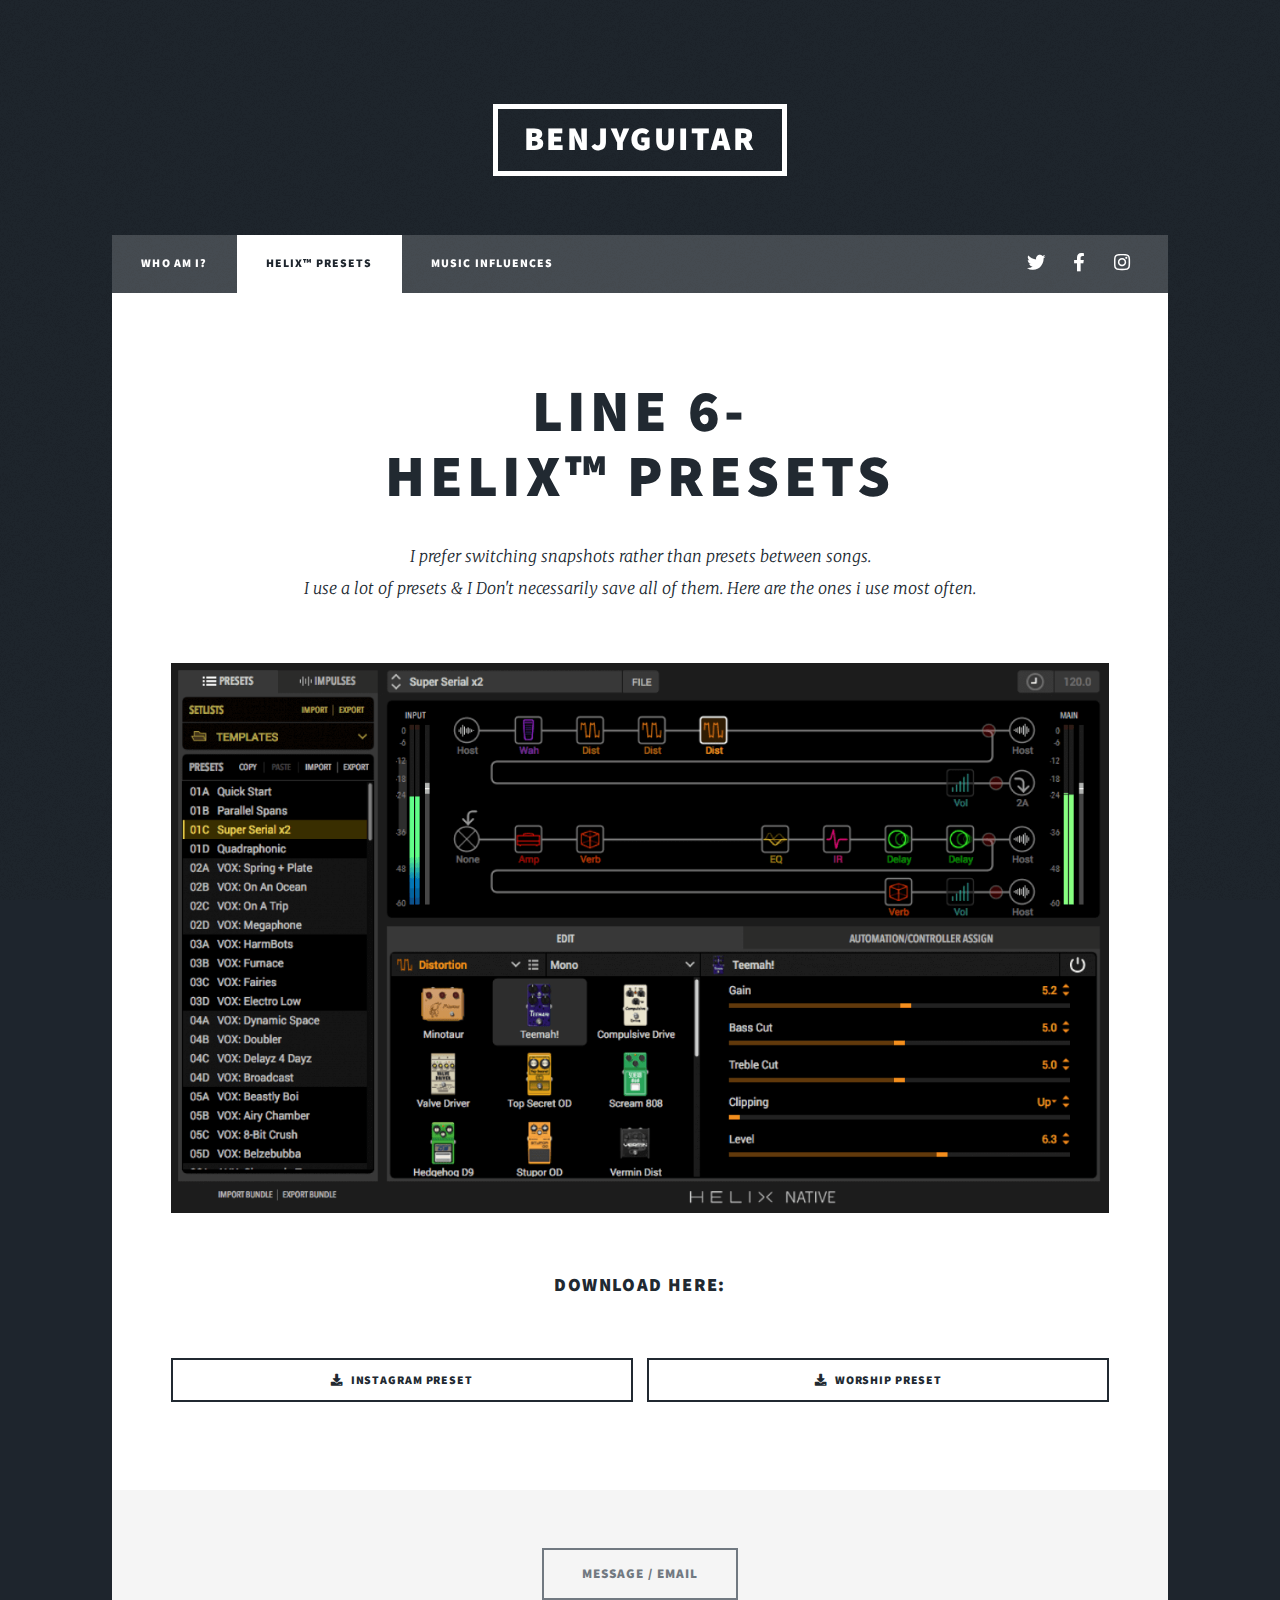
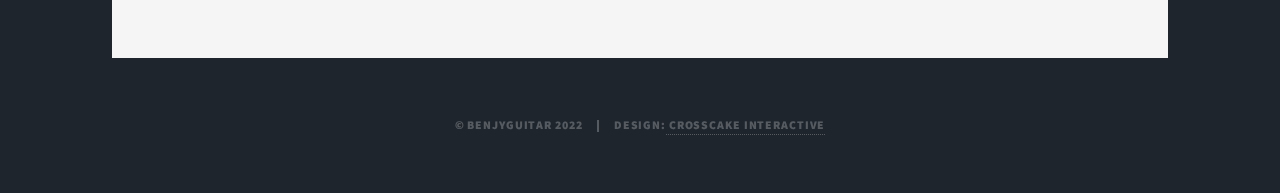
==== helix.html @ ca2a671a "Add files via upload" ====
<!DOCTYPE HTML>
<!--
	Massively by HTML5 UP
	html5up.net | @ajlkn
	Free for personal and commercial use under the CCA 3.0 license (html5up.net/license)
-->
<html>
	<head>
		<title>benjyguitar - Helix Presets</title>
		<meta charset="utf-8" />
		<meta name="viewport" content="width=device-width, initial-scale=1, user-scalable=no" />
		<link rel="stylesheet" href="assets/css/main.css" />
		<link rel="shortcut icon" href="images/favicon.ico" type="image/x-icon">
		<noscript><link rel="stylesheet" href="assets/css/noscript.css" /></noscript>
	</head>
	<body class="is-preload">

		<!-- Wrapper -->
			<div id="wrapper">

				<!-- Header -->
					<header id="header">
						<a href="index.html" class="logo">BENJYGUITAR</a>
					</header>

				<!-- Nav -->
					<nav id="nav">
						<ul class="links">
							<li><a href="index.html">WHO AM I?</a></li>
							<li class="active"><a href="helix.html">Helix&#8482; Presets</a></li>
							<li><a href="influences.html">Music Influences</a></li>
						</ul>
						<ul class="icons">
							<li><a href="https://twitter.com/Iam_JBJ" class="icon brands fa-twitter"><span class="label">Twitter</span></a></li>
							<li><a href="#" class="icon brands fa-facebook-f"><span class="label">Facebook</span></a></li>
							<li><a href="https://www.instagram.com/benjyguitar/reels/" class="icon brands fa-instagram"><span class="label">Instagram</span></a></li>
						</ul>
					</nav>

				<!-- Main -->
					<div id="main">

						<!-- Post -->
							<section class="post">
								<header class="major">
									<h1><a href="https://line6.com/helix/">LINE 6-<br />
									Helix&#8482; Presets</a></h1>
									<p>I prefer switching snapshots rather than presets between songs. <br/>
									I use a lot of presets & I Don't necessarily save all of them. Here are the ones i use most often.
									</p>
								
								<div class="image main"><img src="images/helixUI.png" alt="" /></div>
								<h3>DOWNLOAD HERE:</h3>	
								
								</header>								
								<ul class="actions fit">							
										<li><a href="presets/BenjyInstaPreset.zip" download="BenjyInstaPreset"  class="button icon solid fa-download">Instagram Preset</a></li>
										<li><a href="presets/BenjyWorshipPreset.zip" download="BenjyWorshipPreset" class="button icon solid fa-download">Worship Preset</a></li>
									
									</ul>
							</section>

					</div>

				<!-- Footer -->
					<footer id="footer">
					<section>
						<ul class="actions special">
							<li><a href="mailto:jonathan.benjamin.john@gmail.com" class="button large">message / email </a></li>
						</ul>						
						</section>	
					</footer>

				<!-- Copyright -->
				<div id="copyright">
						<ul><li>&copy; benjyguitar 2022</li><li>Design:<a href="https://crosscakeinteractive.com/"> CrossCake Interactive </a></li></ul>
					</div>

			</div>

		<!-- Scripts -->
			<script src="assets/js/jquery.min.js"></script>
			<script src="assets/js/jquery.scrollex.min.js"></script>
			<script src="assets/js/jquery.scrolly.min.js"></script>
			<script src="assets/js/browser.min.js"></script>
			<script src="assets/js/breakpoints.min.js"></script>
			<script src="assets/js/util.js"></script>
			<script src="assets/js/main.js"></script>

	</body>
</html>
---- assets/css/main.css ----
@import url(fontawesome-all.min.css);
@import url("https://fonts.googleapis.com/css?family=Merriweather:300,700,300italic,700italic|Source+Sans+Pro:900");

/*
	Massively by HTML5 UP
	html5up.net | @ajlkn
	Free for personal and commercial use under the CCA 3.0 license (html5up.net/license)
*/

html, body, div, span, applet, object,
iframe, h1, h2, h3, h4, h5, h6, p, blockquote,
pre, a, abbr, acronym, address, big, cite,
code, del, dfn, em, img, ins, kbd, q, s, samp,
small, strike, strong, sub, sup, tt, var, b,
u, i, center, dl, dt, dd, ol, ul, li, fieldset,
form, label, legend, table, caption, tbody,
tfoot, thead, tr, th, td, article, aside,
canvas, details, embed, figure, figcaption,
footer, header, hgroup, menu, nav, output, ruby,
section, summary, time, mark, audio, video {
	margin: 0;
	padding: 0;
	border: 0;
	font-size: 100%;
	font: inherit;
	vertical-align: baseline;}

article, aside, details, figcaption, figure,
footer, header, hgroup, menu, nav, section {
	display: block;}

body {
	line-height: 1;
}

ol, ul {
	list-style: none;
}

blockquote, q {
	quotes: none;
}

	blockquote:before, blockquote:after, q:before, q:after {
		content: '';
		content: none;
	}

table {
	border-collapse: collapse;
	border-spacing: 0;
}

body {
	-webkit-text-size-adjust: none;
}

mark {
	background-color: transparent;
	color: inherit;
}

input::-moz-focus-inner {
	border: 0;
	padding: 0;
}

input, select, textarea {
	-moz-appearance: none;
	-webkit-appearance: none;
	-ms-appearance: none;
	appearance: none;
}

/* Basic */

	@-ms-viewport {
		width: device-width;
	}

	body {
		-ms-overflow-style: scrollbar;
	}

	@media screen and (max-width: 480px) {

		html, body {
			min-width: 320px;
		}

	}

	html {
		box-sizing: border-box;
	}

	*, *:before, *:after {
		box-sizing: inherit;
	}

	body {
		background-color: #1e252d;
	}

		body.is-preload *, body.is-preload *:before, body.is-preload *:after {
			-moz-animation: none !important;
			-webkit-animation: none !important;
			-ms-animation: none !important;
			animation: none !important;
			-moz-transition: none !important;
			-webkit-transition: none !important;
			-ms-transition: none !important;
			transition: none !important;
		}

/* Type */

	html {
		font-size: 16pt;
	}

		@media screen and (max-width: 1680px) {

			html {
				font-size: 12pt;
			}

		}

		@media screen and (max-width: 1280px) {

			html {
				font-size: 11pt;
			}

		}

		@media screen and (max-width: 360px) {

			html {
				font-size: 10pt;
			}

		}

	body {
		color: #212931;
	}

	body, input, select, textarea {
		font-family: "Merriweather", Georgia, serif;
		font-weight: 300;
		font-size: 1rem;
		line-height: 2.375;
	}

	a {
		-moz-transition: color 0.2s ease-in-out, background-color 0.2s ease-in-out, border-color 0.2s ease-in-out, box-shadow 0.2s ease-in-out;
		-webkit-transition: color 0.2s ease-in-out, background-color 0.2s ease-in-out, border-color 0.2s ease-in-out, box-shadow 0.2s ease-in-out;
		-ms-transition: color 0.2s ease-in-out, background-color 0.2s ease-in-out, border-color 0.2s ease-in-out, box-shadow 0.2s ease-in-out;
		transition: color 0.2s ease-in-out, background-color 0.2s ease-in-out, border-color 0.2s ease-in-out, box-shadow 0.2s ease-in-out;
		border-bottom: dotted 1px;
		text-decoration: none;
	}

		a:hover {
			border-bottom-color: transparent;
		}

	strong, b {
		font-weight: 600;
	}

	em, i {
		font-style: normal;
	}

	p {
		text-align: center;
		margin: 0 0 2rem 0;
	}

	h1, h2, h3, h4, h5, h6 {
		font-family: "Source Sans Pro", Helvetica, sans-serif;
		font-weight: 900;
		line-height: 1.5;
		letter-spacing: 0.075em;
		text-transform: uppercase;
		margin: 0 0 1rem 0;
	}

		h1 a, h2 a, h3 a, h4 a, h5 a, h6 a {
			border-bottom: 0;
			color: inherit;
			text-decoration: none;
		}

	h1 {
		font-size: 4rem;
		line-height: 1.1;
		margin: 0 0 2rem 0;
	}

	h2 {
		font-size: 1.75rem;
		line-height: 1.3;
		margin: 0 0 1.5rem 0;
	}

	h3 {
		font-size: 1.25rem;
		margin: 0 0 1.5rem 0;
	}

	h4 {
		font-size: 1rem;
	}

	h5 {
		font-size: 0.9rem;
	}

	h6 {
		font-size: 0.8rem;
	}

	sub {
		font-size: 0.8rem;
		position: relative;
		top: 0.5rem;
	}

	sup {
		font-size: 0.8rem;
		position: relative;
		top: -0.5rem;
	}

	blockquote {
		border-left: solid 4px;
		font-style: normal;
		margin: 0 0 2rem 0;
		padding: 0.5rem 0 0.5rem 2rem;
	}

	code {
		border: solid 2px;
		font-family: "Courier New", monospace;
		font-size: 0.9rem;
		margin: 0 0.25rem;
		padding: 0.25rem 0.65rem;
	}

	pre {
		-webkit-overflow-scrolling: touch;
		font-family: "Courier New", monospace;
		font-size: 0.9rem;
		margin: 0 0 2rem 0;
	}

		pre code {
			display: block;
			line-height: 1.75;
			padding: 1rem 1.5rem;
			overflow-x: auto;
		}

	hr {
		border: 0;
		border-bottom: solid 2px;
		margin: 3rem 0;
	}

		hr.major {
			margin: 5rem 0;
		}

	.align-left {
		text-align: center;
	}

	.align-center {
		text-align: center;
	}

	.align-right {
		text-align: right;
	}

	input, select, textarea {
		color: #212931;
	}

	a {
		color: #212931;
		border-bottom-color: rgba(33, 41, 49, 0.5);
	}

		a:hover {
			border-bottom-color: transparent;
			color: #18bfef !important;
		}

	strong, b {
		color: #212931;
	}

	h1, h2, h3, h4, h5, h6 {
		color: #212931;
	}

	blockquote {
		border-left-color: #eeeeee;
	}

	code {
		background: rgba(220, 220, 220, 0.25);
		border-color: #eeeeee;
	}

	hr {
		border-bottom-color: #eeeeee;
	}

/* Row */

	.row {
		display: flex;
		flex-wrap: wrap;
		box-sizing: border-box;
		align-items: stretch;
	}

		.row > * {
			box-sizing: border-box;
		}

		.row.gtr-uniform > * > :last-child {
			margin-bottom: 0;
		}

		.row.aln-left {
			justify-content: flex-start;
		}

		.row.aln-center {
			justify-content: center;
		}

		.row.aln-right {
			justify-content: flex-end;
		}

		.row.aln-top {
			align-items: flex-start;
		}

		.row.aln-middle {
			align-items: center;
		}

		.row.aln-bottom {
			align-items: flex-end;
		}

		.row > .imp {
			order: -1;
		}

		.row > .col-1 {
			width: 8.33333%;
		}

		.row > .off-1 {
			margin-left: 8.33333%;
		}

		.row > .col-2 {
			width: 16.66667%;
		}

		.row > .off-2 {
			margin-left: 16.66667%;
		}

		.row > .col-3 {
			width: 25%;
		}

		.row > .off-3 {
			margin-left: 25%;
		}

		.row > .col-4 {
			width: 33.33333%;
		}

		.row > .off-4 {
			margin-left: 33.33333%;
		}

		.row > .col-5 {
			width: 41.66667%;
		}

		.row > .off-5 {
			margin-left: 41.66667%;
		}

		.row > .col-6 {
			width: 50%;
		}

		.row > .off-6 {
			margin-left: 50%;
		}

		.row > .col-7 {
			width: 58.33333%;
		}

		.row > .off-7 {
			margin-left: 58.33333%;
		}

		.row > .col-8 {
			width: 66.66667%;
		}

		.row > .off-8 {
			margin-left: 66.66667%;
		}

		.row > .col-9 {
			width: 75%;
		}

		.row > .off-9 {
			margin-left: 75%;
		}

		.row > .col-10 {
			width: 83.33333%;
		}

		.row > .off-10 {
			margin-left: 83.33333%;
		}

		.row > .col-11 {
			width: 91.66667%;
		}

		.row > .off-11 {
			margin-left: 91.66667%;
		}

		.row > .col-12 {
			width: 100%;
		}

		.row > .off-12 {
			margin-left: 100%;
		}

		.row.gtr-0 {
			margin-top: 0;
			margin-left: 0rem;
		}

			.row.gtr-0 > * {
				padding: 0 0 0 0rem;
			}

			.row.gtr-0.gtr-uniform {
				margin-top: 0rem;
			}

				.row.gtr-0.gtr-uniform > * {
					padding-top: 0rem;
				}

		.row.gtr-25 {
			margin-top: 0;
			margin-left: -0.375rem;
		}

			.row.gtr-25 > * {
				padding: 0 0 0 0.375rem;
			}

			.row.gtr-25.gtr-uniform {
				margin-top: -0.375rem;
			}

				.row.gtr-25.gtr-uniform > * {
					padding-top: 0.375rem;
				}

		.row.gtr-50 {
			margin-top: 0;
			margin-left: -0.75rem;
		}

			.row.gtr-50 > * {
				padding: 0 0 0 0.75rem;
			}

			.row.gtr-50.gtr-uniform {
				margin-top: -0.75rem;
			}

				.row.gtr-50.gtr-uniform > * {
					padding-top: 0.75rem;
				}

		.row {
			margin-top: 0;
			margin-left: -1.5rem;
		}

			.row > * {
				padding: 0 0 0 1.5rem;
			}

			.row.gtr-uniform {
				margin-top: -1.5rem;
			}

				.row.gtr-uniform > * {
					padding-top: 1.5rem;
				}

		.row.gtr-150 {
			margin-top: 0;
			margin-left: -2.25rem;
		}

			.row.gtr-150 > * {
				padding: 0 0 0 2.25rem;
			}

			.row.gtr-150.gtr-uniform {
				margin-top: -2.25rem;
			}

				.row.gtr-150.gtr-uniform > * {
					padding-top: 2.25rem;
				}

		.row.gtr-200 {
			margin-top: 0;
			margin-left: -3rem;
		}

			.row.gtr-200 > * {
				padding: 0 0 0 3rem;
			}

			.row.gtr-200.gtr-uniform {
				margin-top: -3rem;
			}

				.row.gtr-200.gtr-uniform > * {
					padding-top: 3rem;
				}

		@media screen and (max-width: 1680px) {

			.row {
				display: flex;
				flex-wrap: wrap;
				box-sizing: border-box;
				align-items: stretch;
			}

				.row > * {
					box-sizing: border-box;
				}

				.row.gtr-uniform > * > :last-child {
					margin-bottom: 0;
				}

				.row.aln-left {
					justify-content: flex-start;
				}

				.row.aln-center {
					justify-content: center;
				}

				.row.aln-right {
					justify-content: flex-end;
				}

				.row.aln-top {
					align-items: flex-start;
				}

				.row.aln-middle {
					align-items: center;
				}

				.row.aln-bottom {
					align-items: flex-end;
				}

				.row > .imp-xlarge {
					order: -1;
				}

				.row > .col-1-xlarge {
					width: 8.33333%;
				}

				.row > .off-1-xlarge {
					margin-left: 8.33333%;
				}

				.row > .col-2-xlarge {
					width: 16.66667%;
				}

				.row > .off-2-xlarge {
					margin-left: 16.66667%;
				}

				.row > .col-3-xlarge {
					width: 25%;
				}

				.row > .off-3-xlarge {
					margin-left: 25%;
				}

				.row > .col-4-xlarge {
					width: 33.33333%;
				}

				.row > .off-4-xlarge {
					margin-left: 33.33333%;
				}

				.row > .col-5-xlarge {
					width: 41.66667%;
				}

				.row > .off-5-xlarge {
					margin-left: 41.66667%;
				}

				.row > .col-6-xlarge {
					width: 50%;
				}

				.row > .off-6-xlarge {
					margin-left: 50%;
				}

				.row > .col-7-xlarge {
					width: 58.33333%;
				}

				.row > .off-7-xlarge {
					margin-left: 58.33333%;
				}

				.row > .col-8-xlarge {
					width: 66.66667%;
				}

				.row > .off-8-xlarge {
					margin-left: 66.66667%;
				}

				.row > .col-9-xlarge {
					width: 75%;
				}

				.row > .off-9-xlarge {
					margin-left: 75%;
				}

				.row > .col-10-xlarge {
					width: 83.33333%;
				}

				.row > .off-10-xlarge {
					margin-left: 83.33333%;
				}

				.row > .col-11-xlarge {
					width: 91.66667%;
				}

				.row > .off-11-xlarge {
					margin-left: 91.66667%;
				}

				.row > .col-12-xlarge {
					width: 100%;
				}

				.row > .off-12-xlarge {
					margin-left: 100%;
				}

				.row.gtr-0 {
					margin-top: 0;
					margin-left: 0rem;
				}

					.row.gtr-0 > * {
						padding: 0 0 0 0rem;
					}

					.row.gtr-0.gtr-uniform {
						margin-top: 0rem;
					}

						.row.gtr-0.gtr-uniform > * {
							padding-top: 0rem;
						}

				.row.gtr-25 {
					margin-top: 0;
					margin-left: -0.375rem;
				}

					.row.gtr-25 > * {
						padding: 0 0 0 0.375rem;
					}

					.row.gtr-25.gtr-uniform {
						margin-top: -0.375rem;
					}

						.row.gtr-25.gtr-uniform > * {
							padding-top: 0.375rem;
						}

				.row.gtr-50 {
					margin-top: 0;
					margin-left: -0.75rem;
				}

					.row.gtr-50 > * {
						padding: 0 0 0 0.75rem;
					}

					.row.gtr-50.gtr-uniform {
						margin-top: -0.75rem;
					}

						.row.gtr-50.gtr-uniform > * {
							padding-top: 0.75rem;
						}

				.row {
					margin-top: 0;
					margin-left: -1.5rem;
				}

					.row > * {
						padding: 0 0 0 1.5rem;
					}

					.row.gtr-uniform {
						margin-top: -1.5rem;
					}

						.row.gtr-uniform > * {
							padding-top: 1.5rem;
						}

				.row.gtr-150 {
					margin-top: 0;
					margin-left: -2.25rem;
				}

					.row.gtr-150 > * {
						padding: 0 0 0 2.25rem;
					}

					.row.gtr-150.gtr-uniform {
						margin-top: -2.25rem;
					}

						.row.gtr-150.gtr-uniform > * {
							padding-top: 2.25rem;
						}

				.row.gtr-200 {
					margin-top: 0;
					margin-left: -3rem;
				}

					.row.gtr-200 > * {
						padding: 0 0 0 3rem;
					}

					.row.gtr-200.gtr-uniform {
						margin-top: -3rem;
					}

						.row.gtr-200.gtr-uniform > * {
							padding-top: 3rem;
						}

		}

		@media screen and (max-width: 1280px) {

			.row {
				display: flex;
				flex-wrap: wrap;
				box-sizing: border-box;
				align-items: stretch;
			}

				.row > * {
					box-sizing: border-box;
				}

				.row.gtr-uniform > * > :last-child {
					margin-bottom: 0;
				}

				.row.aln-left {
					justify-content: flex-start;
				}

				.row.aln-center {
					justify-content: center;
				}

				.row.aln-right {
					justify-content: flex-end;
				}

				.row.aln-top {
					align-items: flex-start;
				}

				.row.aln-middle {
					align-items: center;
				}

				.row.aln-bottom {
					align-items: flex-end;
				}

				.row > .imp-large {
					order: -1;
				}

				.row > .col-1-large {
					width: 8.33333%;
				}

				.row > .off-1-large {
					margin-left: 8.33333%;
				}

				.row > .col-2-large {
					width: 16.66667%;
				}

				.row > .off-2-large {
					margin-left: 16.66667%;
				}

				.row > .col-3-large {
					width: 25%;
				}

				.row > .off-3-large {
					margin-left: 25%;
				}

				.row > .col-4-large {
					width: 33.33333%;
				}

				.row > .off-4-large {
					margin-left: 33.33333%;
				}

				.row > .col-5-large {
					width: 41.66667%;
				}

				.row > .off-5-large {
					margin-left: 41.66667%;
				}

				.row > .col-6-large {
					width: 50%;
				}

				.row > .off-6-large {
					margin-left: 50%;
				}

				.row > .col-7-large {
					width: 58.33333%;
				}

				.row > .off-7-large {
					margin-left: 58.33333%;
				}

				.row > .col-8-large {
					width: 66.66667%;
				}

				.row > .off-8-large {
					margin-left: 66.66667%;
				}

				.row > .col-9-large {
					width: 75%;
				}

				.row > .off-9-large {
					margin-left: 75%;
				}

				.row > .col-10-large {
					width: 83.33333%;
				}

				.row > .off-10-large {
					margin-left: 83.33333%;
				}

				.row > .col-11-large {
					width: 91.66667%;
				}

				.row > .off-11-large {
					margin-left: 91.66667%;
				}

				.row > .col-12-large {
					width: 100%;
				}

				.row > .off-12-large {
					margin-left: 100%;
				}

				.row.gtr-0 {
					margin-top: 0;
					margin-left: 0rem;
				}

					.row.gtr-0 > * {
						padding: 0 0 0 0rem;
					}

					.row.gtr-0.gtr-uniform {
						margin-top: 0rem;
					}

						.row.gtr-0.gtr-uniform > * {
							padding-top: 0rem;
						}

				.row.gtr-25 {
					margin-top: 0;
					margin-left: -0.375rem;
				}

					.row.gtr-25 > * {
						padding: 0 0 0 0.375rem;
					}

					.row.gtr-25.gtr-uniform {
						margin-top: -0.375rem;
					}

						.row.gtr-25.gtr-uniform > * {
							padding-top: 0.375rem;
						}

				.row.gtr-50 {
					margin-top: 0;
					margin-left: -0.75rem;
				}

					.row.gtr-50 > * {
						padding: 0 0 0 0.75rem;
					}

					.row.gtr-50.gtr-uniform {
						margin-top: -0.75rem;
					}

						.row.gtr-50.gtr-uniform > * {
							padding-top: 0.75rem;
						}

				.row {
					margin-top: 0;
					margin-left: -1.5rem;
				}

					.row > * {
						padding: 0 0 0 1.5rem;
					}

					.row.gtr-uniform {
						margin-top: -1.5rem;
					}

						.row.gtr-uniform > * {
							padding-top: 1.5rem;
						}

				.row.gtr-150 {
					margin-top: 0;
					margin-left: -2.25rem;
				}

					.row.gtr-150 > * {
						padding: 0 0 0 2.25rem;
					}

					.row.gtr-150.gtr-uniform {
						margin-top: -2.25rem;
					}

						.row.gtr-150.gtr-uniform > * {
							padding-top: 2.25rem;
						}

				.row.gtr-200 {
					margin-top: 0;
					margin-left: -3rem;
				}

					.row.gtr-200 > * {
						padding: 0 0 0 3rem;
					}

					.row.gtr-200.gtr-uniform {
						margin-top: -3rem;
					}

						.row.gtr-200.gtr-uniform > * {
							padding-top: 3rem;
						}

		}

		@media screen and (max-width: 980px) {

			.row {
				display: flex;
				flex-wrap: wrap;
				box-sizing: border-box;
				align-items: stretch;
			}

				.row > * {
					box-sizing: border-box;
				}

				.row.gtr-uniform > * > :last-child {
					margin-bottom: 0;
				}

				.row.aln-left {
					justify-content: flex-start;
				}

				.row.aln-center {
					justify-content: center;
				}

				.row.aln-right {
					justify-content: flex-end;
				}

				.row.aln-top {
					align-items: flex-start;
				}

				.row.aln-middle {
					align-items: center;
				}

				.row.aln-bottom {
					align-items: flex-end;
				}

				.row > .imp-medium {
					order: -1;
				}

				.row > .col-1-medium {
					width: 8.33333%;
				}

				.row > .off-1-medium {
					margin-left: 8.33333%;
				}

				.row > .col-2-medium {
					width: 16.66667%;
				}

				.row > .off-2-medium {
					margin-left: 16.66667%;
				}

				.row > .col-3-medium {
					width: 25%;
				}

				.row > .off-3-medium {
					margin-left: 25%;
				}

				.row > .col-4-medium {
					width: 33.33333%;
				}

				.row > .off-4-medium {
					margin-left: 33.33333%;
				}

				.row > .col-5-medium {
					width: 41.66667%;
				}

				.row > .off-5-medium {
					margin-left: 41.66667%;
				}

				.row > .col-6-medium {
					width: 50%;
				}

				.row > .off-6-medium {
					margin-left: 50%;
				}

				.row > .col-7-medium {
					width: 58.33333%;
				}

				.row > .off-7-medium {
					margin-left: 58.33333%;
				}

				.row > .col-8-medium {
					width: 66.66667%;
				}

				.row > .off-8-medium {
					margin-left: 66.66667%;
				}

				.row > .col-9-medium {
					width: 75%;
				}

				.row > .off-9-medium {
					margin-left: 75%;
				}

				.row > .col-10-medium {
					width: 83.33333%;
				}

				.row > .off-10-medium {
					margin-left: 83.33333%;
				}

				.row > .col-11-medium {
					width: 91.66667%;
				}

				.row > .off-11-medium {
					margin-left: 91.66667%;
				}

				.row > .col-12-medium {
					width: 100%;
				}

				.row > .off-12-medium {
					margin-left: 100%;
				}

				.row.gtr-0 {
					margin-top: 0;
					margin-left: 0rem;
				}

					.row.gtr-0 > * {
						padding: 0 0 0 0rem;
					}

					.row.gtr-0.gtr-uniform {
						margin-top: 0rem;
					}

						.row.gtr-0.gtr-uniform > * {
							padding-top: 0rem;
						}

				.row.gtr-25 {
					margin-top: 0;
					margin-left: -0.375rem;
				}

					.row.gtr-25 > * {
						padding: 0 0 0 0.375rem;
					}

					.row.gtr-25.gtr-uniform {
						margin-top: -0.375rem;
					}

						.row.gtr-25.gtr-uniform > * {
							padding-top: 0.375rem;
						}

				.row.gtr-50 {
					margin-top: 0;
					margin-left: -0.75rem;
				}

					.row.gtr-50 > * {
						padding: 0 0 0 0.75rem;
					}

					.row.gtr-50.gtr-uniform {
						margin-top: -0.75rem;
					}

						.row.gtr-50.gtr-uniform > * {
							padding-top: 0.75rem;
						}

				.row {
					margin-top: 0;
					margin-left: -1.5rem;
				}

					.row > * {
						padding: 0 0 0 1.5rem;
					}

					.row.gtr-uniform {
						margin-top: -1.5rem;
					}

						.row.gtr-uniform > * {
							padding-top: 1.5rem;
						}

				.row.gtr-150 {
					margin-top: 0;
					margin-left: -2.25rem;
				}

					.row.gtr-150 > * {
						padding: 0 0 0 2.25rem;
					}

					.row.gtr-150.gtr-uniform {
						margin-top: -2.25rem;
					}

						.row.gtr-150.gtr-uniform > * {
							padding-top: 2.25rem;
						}

				.row.gtr-200 {
					margin-top: 0;
					margin-left: -3rem;
				}

					.row.gtr-200 > * {
						padding: 0 0 0 3rem;
					}

					.row.gtr-200.gtr-uniform {
						margin-top: -3rem;
					}

						.row.gtr-200.gtr-uniform > * {
							padding-top: 3rem;
						}

		}

		@media screen and (max-width: 736px) {

			.row {
				display: flex;
				flex-wrap: wrap;
				box-sizing: border-box;
				align-items: stretch;
			}

				.row > * {
					box-sizing: border-box;
				}

				.row.gtr-uniform > * > :last-child {
					margin-bottom: 0;
				}

				.row.aln-left {
					justify-content: flex-start;
				}

				.row.aln-center {
					justify-content: center;
				}

				.row.aln-right {
					justify-content: flex-end;
				}

				.row.aln-top {
					align-items: flex-start;
				}

				.row.aln-middle {
					align-items: center;
				}

				.row.aln-bottom {
					align-items: flex-end;
				}

				.row > .imp-small {
					order: -1;
				}

				.row > .col-1-small {
					width: 8.33333%;
				}

				.row > .off-1-small {
					margin-left: 8.33333%;
				}

				.row > .col-2-small {
					width: 16.66667%;
				}

				.row > .off-2-small {
					margin-left: 16.66667%;
				}

				.row > .col-3-small {
					width: 25%;
				}

				.row > .off-3-small {
					margin-left: 25%;
				}

				.row > .col-4-small {
					width: 33.33333%;
				}

				.row > .off-4-small {
					margin-left: 33.33333%;
				}

				.row > .col-5-small {
					width: 41.66667%;
				}

				.row > .off-5-small {
					margin-left: 41.66667%;
				}

				.row > .col-6-small {
					width: 50%;
				}

				.row > .off-6-small {
					margin-left: 50%;
				}

				.row > .col-7-small {
					width: 58.33333%;
				}

				.row > .off-7-small {
					margin-left: 58.33333%;
				}

				.row > .col-8-small {
					width: 66.66667%;
				}

				.row > .off-8-small {
					margin-left: 66.66667%;
				}

				.row > .col-9-small {
					width: 75%;
				}

				.row > .off-9-small {
					margin-left: 75%;
				}

				.row > .col-10-small {
					width: 83.33333%;
				}

				.row > .off-10-small {
					margin-left: 83.33333%;
				}

				.row > .col-11-small {
					width: 91.66667%;
				}

				.row > .off-11-small {
					margin-left: 91.66667%;
				}

				.row > .col-12-small {
					width: 100%;
				}

				.row > .off-12-small {
					margin-left: 100%;
				}

				.row.gtr-0 {
					margin-top: 0;
					margin-left: 0rem;
				}

					.row.gtr-0 > * {
						padding: 0 0 0 0rem;
					}

					.row.gtr-0.gtr-uniform {
						margin-top: 0rem;
					}

						.row.gtr-0.gtr-uniform > * {
							padding-top: 0rem;
						}

				.row.gtr-25 {
					margin-top: 0;
					margin-left: -0.375rem;
				}

					.row.gtr-25 > * {
						padding: 0 0 0 0.375rem;
					}

					.row.gtr-25.gtr-uniform {
						margin-top: -0.375rem;
					}

						.row.gtr-25.gtr-uniform > * {
							padding-top: 0.375rem;
						}

				.row.gtr-50 {
					margin-top: 0;
					margin-left: -0.75rem;
				}

					.row.gtr-50 > * {
						padding: 0 0 0 0.75rem;
					}

					.row.gtr-50.gtr-uniform {
						margin-top: -0.75rem;
					}

						.row.gtr-50.gtr-uniform > * {
							padding-top: 0.75rem;
						}

				.row {
					margin-top: 0;
					margin-left: -1.5rem;
				}

					.row > * {
						padding: 0 0 0 1.5rem;
					}

					.row.gtr-uniform {
						margin-top: -1.5rem;
					}

						.row.gtr-uniform > * {
							padding-top: 1.5rem;
						}

				.row.gtr-150 {
					margin-top: 0;
					margin-left: -2.25rem;
				}

					.row.gtr-150 > * {
						padding: 0 0 0 2.25rem;
					}

					.row.gtr-150.gtr-uniform {
						margin-top: -2.25rem;
					}

						.row.gtr-150.gtr-uniform > * {
							padding-top: 2.25rem;
						}

				.row.gtr-200 {
					margin-top: 0;
					margin-left: -3rem;
				}

					.row.gtr-200 > * {
						padding: 0 0 0 3rem;
					}

					.row.gtr-200.gtr-uniform {
						margin-top: -3rem;
					}

						.row.gtr-200.gtr-uniform > * {
							padding-top: 3rem;
						}

		}

		@media screen and (max-width: 480px) {

			.row {
				display: flex;
				flex-wrap: wrap;
				box-sizing: border-box;
				align-items: stretch;
			}

				.row > * {
					box-sizing: border-box;
				}

				.row.gtr-uniform > * > :last-child {
					margin-bottom: 0;
				}

				.row.aln-left {
					justify-content: flex-start;
				}

				.row.aln-center {
					justify-content: center;
				}

				.row.aln-right {
					justify-content: flex-end;
				}

				.row.aln-top {
					align-items: flex-start;
				}

				.row.aln-middle {
					align-items: center;
				}

				.row.aln-bottom {
					align-items: flex-end;
				}

				.row > .imp-xsmall {
					order: -1;
				}

				.row > .col-1-xsmall {
					width: 8.33333%;
				}

				.row > .off-1-xsmall {
					margin-left: 8.33333%;
				}

				.row > .col-2-xsmall {
					width: 16.66667%;
				}

				.row > .off-2-xsmall {
					margin-left: 16.66667%;
				}

				.row > .col-3-xsmall {
					width: 25%;
				}

				.row > .off-3-xsmall {
					margin-left: 25%;
				}

				.row > .col-4-xsmall {
					width: 33.33333%;
				}

				.row > .off-4-xsmall {
					margin-left: 33.33333%;
				}

				.row > .col-5-xsmall {
					width: 41.66667%;
				}

				.row > .off-5-xsmall {
					margin-left: 41.66667%;
				}

				.row > .col-6-xsmall {
					width: 50%;
				}

				.row > .off-6-xsmall {
					margin-left: 50%;
				}

				.row > .col-7-xsmall {
					width: 58.33333%;
				}

				.row > .off-7-xsmall {
					margin-left: 58.33333%;
				}

				.row > .col-8-xsmall {
					width: 66.66667%;
				}

				.row > .off-8-xsmall {
					margin-left: 66.66667%;
				}

				.row > .col-9-xsmall {
					width: 75%;
				}

				.row > .off-9-xsmall {
					margin-left: 75%;
				}

				.row > .col-10-xsmall {
					width: 83.33333%;
				}

				.row > .off-10-xsmall {
					margin-left: 83.33333%;
				}

				.row > .col-11-xsmall {
					width: 91.66667%;
				}

				.row > .off-11-xsmall {
					margin-left: 91.66667%;
				}

				.row > .col-12-xsmall {
					width: 100%;
				}

				.row > .off-12-xsmall {
					margin-left: 100%;
				}

				.row.gtr-0 {
					margin-top: 0;
					margin-left: 0rem;
				}

					.row.gtr-0 > * {
						padding: 0 0 0 0rem;
					}

					.row.gtr-0.gtr-uniform {
						margin-top: 0rem;
					}

						.row.gtr-0.gtr-uniform > * {
							padding-top: 0rem;
						}

				.row.gtr-25 {
					margin-top: 0;
					margin-left: -0.375rem;
				}

					.row.gtr-25 > * {
						padding: 0 0 0 0.375rem;
					}

					.row.gtr-25.gtr-uniform {
						margin-top: -0.375rem;
					}

						.row.gtr-25.gtr-uniform > * {
							padding-top: 0.375rem;
						}

				.row.gtr-50 {
					margin-top: 0;
					margin-left: -0.75rem;
				}

					.row.gtr-50 > * {
						padding: 0 0 0 0.75rem;
					}

					.row.gtr-50.gtr-uniform {
						margin-top: -0.75rem;
					}

						.row.gtr-50.gtr-uniform > * {
							padding-top: 0.75rem;
						}

				.row {
					margin-top: 0;
					margin-left: -1.5rem;
				}

					.row > * {
						padding: 0 0 0 1.5rem;
					}

					.row.gtr-uniform {
						margin-top: -1.5rem;
					}

						.row.gtr-uniform > * {
							padding-top: 1.5rem;
						}

				.row.gtr-150 {
					margin-top: 0;
					margin-left: -2.25rem;
				}

					.row.gtr-150 > * {
						padding: 0 0 0 2.25rem;
					}

					.row.gtr-150.gtr-uniform {
						margin-top: -2.25rem;
					}

						.row.gtr-150.gtr-uniform > * {
							padding-top: 2.25rem;
						}

				.row.gtr-200 {
					margin-top: 0;
					margin-left: -3rem;
				}

					.row.gtr-200 > * {
						padding: 0 0 0 3rem;
					}

					.row.gtr-200.gtr-uniform {
						margin-top: -3rem;
					}

						.row.gtr-200.gtr-uniform > * {
							padding-top: 3rem;
						}

		}

		@media screen and (max-width: 360px) {

			.row {
				display: flex;
				flex-wrap: wrap;
				box-sizing: border-box;
				align-items: stretch;
			}

				.row > * {
					box-sizing: border-box;
				}

				.row.gtr-uniform > * > :last-child {
					margin-bottom: 0;
				}

				.row.aln-left {
					justify-content: flex-start;
				}

				.row.aln-center {
					justify-content: center;
				}

				.row.aln-right {
					justify-content: flex-end;
				}

				.row.aln-top {
					align-items: flex-start;
				}

				.row.aln-middle {
					align-items: center;
				}

				.row.aln-bottom {
					align-items: flex-end;
				}

				.row > .imp-xxsmall {
					order: -1;
				}

				.row > .col-1-xxsmall {
					width: 8.33333%;
				}

				.row > .off-1-xxsmall {
					margin-left: 8.33333%;
				}

				.row > .col-2-xxsmall {
					width: 16.66667%;
				}

				.row > .off-2-xxsmall {
					margin-left: 16.66667%;
				}

				.row > .col-3-xxsmall {
					width: 25%;
				}

				.row > .off-3-xxsmall {
					margin-left: 25%;
				}

				.row > .col-4-xxsmall {
					width: 33.33333%;
				}

				.row > .off-4-xxsmall {
					margin-left: 33.33333%;
				}

				.row > .col-5-xxsmall {
					width: 41.66667%;
				}

				.row > .off-5-xxsmall {
					margin-left: 41.66667%;
				}

				.row > .col-6-xxsmall {
					width: 50%;
				}

				.row > .off-6-xxsmall {
					margin-left: 50%;
				}

				.row > .col-7-xxsmall {
					width: 58.33333%;
				}

				.row > .off-7-xxsmall {
					margin-left: 58.33333%;
				}

				.row > .col-8-xxsmall {
					width: 66.66667%;
				}

				.row > .off-8-xxsmall {
					margin-left: 66.66667%;
				}

				.row > .col-9-xxsmall {
					width: 75%;
				}

				.row > .off-9-xxsmall {
					margin-left: 75%;
				}

				.row > .col-10-xxsmall {
					width: 83.33333%;
				}

				.row > .off-10-xxsmall {
					margin-left: 83.33333%;
				}

				.row > .col-11-xxsmall {
					width: 91.66667%;
				}

				.row > .off-11-xxsmall {
					margin-left: 91.66667%;
				}

				.row > .col-12-xxsmall {
					width: 100%;
				}

				.row > .off-12-xxsmall {
					margin-left: 100%;
				}

				.row.gtr-0 {
					margin-top: 0;
					margin-left: 0rem;
				}

					.row.gtr-0 > * {
						padding: 0 0 0 0rem;
					}

					.row.gtr-0.gtr-uniform {
						margin-top: 0rem;
					}

						.row.gtr-0.gtr-uniform > * {
							padding-top: 0rem;
						}

				.row.gtr-25 {
					margin-top: 0;
					margin-left: -0.375rem;
				}

					.row.gtr-25 > * {
						padding: 0 0 0 0.375rem;
					}

					.row.gtr-25.gtr-uniform {
						margin-top: -0.375rem;
					}

						.row.gtr-25.gtr-uniform > * {
							padding-top: 0.375rem;
						}

				.row.gtr-50 {
					margin-top: 0;
					margin-left: -0.75rem;
				}

					.row.gtr-50 > * {
						padding: 0 0 0 0.75rem;
					}

					.row.gtr-50.gtr-uniform {
						margin-top: -0.75rem;
					}

						.row.gtr-50.gtr-uniform > * {
							padding-top: 0.75rem;
						}

				.row {
					margin-top: 0;
					margin-left: -1.5rem;
				}

					.row > * {
						padding: 0 0 0 1.5rem;
					}

					.row.gtr-uniform {
						margin-top: -1.5rem;
					}

						.row.gtr-uniform > * {
							padding-top: 1.5rem;
						}

				.row.gtr-150 {
					margin-top: 0;
					margin-left: -2.25rem;
				}

					.row.gtr-150 > * {
						padding: 0 0 0 2.25rem;
					}

					.row.gtr-150.gtr-uniform {
						margin-top: -2.25rem;
					}

						.row.gtr-150.gtr-uniform > * {
							padding-top: 2.25rem;
						}

				.row.gtr-200 {
					margin-top: 0;
					margin-left: -3rem;
				}

					.row.gtr-200 > * {
						padding: 0 0 0 3rem;
					}

					.row.gtr-200.gtr-uniform {
						margin-top: -3rem;
					}

						.row.gtr-200.gtr-uniform > * {
							padding-top: 3rem;
						}

		}

/* Box */

	.box {
		border: solid 2px;
		margin-bottom: 2rem;
		padding: 1.5rem;
	}

		.box > :last-child,
		.box > :last-child > :last-child,
		.box > :last-child > :last-child > :last-child {
			margin-bottom: 0;
		}

		.box.alt {
			border: 0;
			border-radius: 0;
			padding: 0;
		}

	.box {
		border-color: #eeeeee;
	}

/* Button */

	input[type="submit"],
	input[type="reset"],
	input[type="button"],
	button,
	.button {
		-moz-appearance: none;
		-webkit-appearance: none;
		-ms-appearance: none;
		appearance: none;
		-moz-transition: background-color 0.2s ease-in-out, box-shadow 0.2s ease-in-out, color 0.2s ease-in-out;
		-webkit-transition: background-color 0.2s ease-in-out, box-shadow 0.2s ease-in-out, color 0.2s ease-in-out;
		-ms-transition: background-color 0.2s ease-in-out, box-shadow 0.2s ease-in-out, color 0.2s ease-in-out;
		transition: background-color 0.2s ease-in-out, box-shadow 0.2s ease-in-out, color 0.2s ease-in-out;
		border: 0;
		border-radius: 0;
		cursor: pointer;
		display: inline-block;
		font-family: "Source Sans Pro", Helvetica, sans-serif;
		font-size: 0.8rem;
		font-weight: 900;
		letter-spacing: 0.075em;
		height: 3rem;
		line-height: 3rem;
		padding: 0 2rem;
		text-align: center;
		text-decoration: none;
		text-transform: uppercase;
		white-space: nowrap;
	}

		input[type="submit"].icon:before,
		input[type="reset"].icon:before,
		input[type="button"].icon:before,
		button.icon:before,
		.button.icon:before {
			margin-right: 0.5rem;
		}

		input[type="submit"].icon.solo,
		input[type="reset"].icon.solo,
		input[type="button"].icon.solo,
		button.icon.solo,
		.button.icon.solo {
			position: relative;
			width: 4rem;
			height: 4rem;
			line-height: 4rem;
			border-radius: 4rem;
			text-indent: 4rem;
			overflow: hidden;
			padding: 0;
			white-space: nowrap;
		}

			input[type="submit"].icon.solo:before,
			input[type="reset"].icon.solo:before,
			input[type="button"].icon.solo:before,
			button.icon.solo:before,
			.button.icon.solo:before {
				position: absolute;
				display: block;
				top: 0;
				left: 0;
				width: inherit;
				height: inherit;
				line-height: inherit;
				font-size: 1.25rem;
				margin-right: 0;
				text-align: center;
				text-indent: 0;
			}

		input[type="submit"].fit,
		input[type="reset"].fit,
		input[type="button"].fit,
		button.fit,
		.button.fit {
			width: 100%;
		}

		input[type="submit"].small,
		input[type="reset"].small,
		input[type="button"].small,
		button.small,
		.button.small {
			font-size: 0.7rem;
			height: 2.5rem;
			line-height: 2.5rem;
			padding: 0 1.5rem;
		}

		input[type="submit"].large,
		input[type="reset"].large,
		input[type="button"].large,
		button.large,
		.button.large {
			font-size: 0.9rem;
			height: 3.5rem;
			line-height: 3.5rem;
			padding: 0 2.75rem;
		}

		@media screen and (max-width: 980px) {

			input[type="submit"],
			input[type="reset"],
			input[type="button"],
			button,
			.button {
				font-size: 0.9rem;
				height: 3.25rem;
				line-height: 3.25rem;
			}

				input[type="submit"].large,
				input[type="reset"].large,
				input[type="button"].large,
				button.large,
				.button.large {
					font-size: 1rem;
					height: 3.75rem;
					line-height: 3.75rem;
				}

		}

		input[type="submit"].disabled, input[type="submit"]:disabled,
		input[type="reset"].disabled,
		input[type="reset"]:disabled,
		input[type="button"].disabled,
		input[type="button"]:disabled,
		button.disabled,
		button:disabled,
		.button.disabled,
		.button:disabled {
			pointer-events: none;
			opacity: 0.25;
		}

	input[type="submit"],
	input[type="reset"],
	input[type="button"],
	button,
	.button {
		background-color: transparent;
		box-shadow: inset 0 0 0 2px #212931;
		color: #212931 !important;
	}

		input[type="submit"]:hover,
		input[type="reset"]:hover,
		input[type="button"]:hover,
		button:hover,
		.button:hover {
			box-shadow: inset 0 0 0 2px #18bfef;
			color: #18bfef !important;
		}

		input[type="submit"].primary,
		input[type="reset"].primary,
		input[type="button"].primary,
		button.primary,
		.button.primary {
			background-color: #212931;
			box-shadow: none;
			color: #ffffff !important;
		}

			input[type="submit"].primary:hover,
			input[type="reset"].primary:hover,
			input[type="button"].primary:hover,
			button.primary:hover,
			.button.primary:hover {
				background-color: #18bfef;
			}

/* Form */

	form {
		margin: 0 0 2rem 0;
	}

		form > :last-child {
			margin-bottom: 0;
		}

		form > .fields {
			display: -moz-flex;
			display: -webkit-flex;
			display: -ms-flex;
			display: flex;
			-moz-flex-wrap: wrap;
			-webkit-flex-wrap: wrap;
			-ms-flex-wrap: wrap;
			flex-wrap: wrap;
			width: calc(100% + 3rem);
			margin: -1.5rem 0 2rem -1.5rem;
		}

			form > .fields > .field {
				-moz-flex-grow: 0;
				-webkit-flex-grow: 0;
				-ms-flex-grow: 0;
				flex-grow: 0;
				-moz-flex-shrink: 0;
				-webkit-flex-shrink: 0;
				-ms-flex-shrink: 0;
				flex-shrink: 0;
				padding: 1.5rem 0 0 1.5rem;
				width: calc(100% - 1.5rem);
			}

				form > .fields > .field.half {
					width: calc(50% - 0.75rem);
				}

				form > .fields > .field.third {
					width: calc(100%/3 - 0.5rem);
				}

				form > .fields > .field.quarter {
					width: calc(25% - 0.375rem);
				}

		@media screen and (max-width: 480px) {

			form > .fields {
				width: calc(100% + 3rem);
				margin: -1.5rem 0 2rem -1.5rem;
			}

				form > .fields > .field {
					padding: 1.5rem 0 0 1.5rem;
					width: calc(100% - 1.5rem);
				}

					form > .fields > .field.half {
						width: calc(100% - 1.5rem);
					}

					form > .fields > .field.third {
						width: calc(100% - 1.5rem);
					}

					form > .fields > .field.quarter {
						width: calc(100% - 1.5rem);
					}

		}

	label {
		display: block;
		font-family: "Source Sans Pro", Helvetica, sans-serif;
		font-weight: 900;
		line-height: 1.5;
		letter-spacing: 0.075em;
		font-size: 0.8rem;
		text-transform: uppercase;
		margin: 0 0 0.75rem 0;
	}

		@media screen and (max-width: 980px) {

			label {
				font-size: 0.9rem;
			}

		}

	input[type="text"],
	input[type="password"],
	input[type="email"],
	select,
	textarea {
		-moz-appearance: none;
		-webkit-appearance: none;
		-ms-appearance: none;
		appearance: none;
		background: transparent;
		border-radius: 0;
		border: solid 2px;
		color: inherit;
		display: block;
		outline: 0;
		padding: 0 1rem;
		text-decoration: none;
		width: 100%;
	}

		input[type="text"]:invalid,
		input[type="password"]:invalid,
		input[type="email"]:invalid,
		select:invalid,
		textarea:invalid {
			box-shadow: none;
		}

	select {
		background-size: 1.25rem;
		background-repeat: no-repeat;
		background-position: calc(100% - 1rem) center;
		height: 3rem;
		padding-right: 3rem;
		text-overflow: ellipsis;
	}

		select:focus::-ms-value {
			background-color: transparent;
		}

		select::-ms-expand {
			display: none;
		}

	input[type="text"],
	input[type="password"],
	input[type="email"],
	select {
		height: 3rem;
	}

	textarea {
		padding: 0.75rem 1rem;
	}

	input[type="checkbox"],
	input[type="radio"] {
		-moz-appearance: none;
		-webkit-appearance: none;
		-ms-appearance: none;
		appearance: none;
		display: block;
		float: left;
		margin-right: -2rem;
		opacity: 0;
		width: 1rem;
		z-index: -1;
	}

		input[type="checkbox"] + label,
		input[type="radio"] + label {
			text-decoration: none;
			cursor: pointer;
			display: inline-block;
			font-size: 1rem;
			letter-spacing: 0;
			font-family: "Merriweather", Georgia, serif;
			text-transform: none;
			font-weight: 300;
			padding-left: 2.8rem;
			padding-right: 1rem;
			position: relative;
		}

			input[type="checkbox"] + label:before,
			input[type="radio"] + label:before {
				-moz-osx-font-smoothing: grayscale;
				-webkit-font-smoothing: antialiased;
				display: inline-block;
				font-style: normal;
				font-variant: normal;
				text-rendering: auto;
				line-height: 1;
				text-transform: none !important;
				font-family: 'Font Awesome 5 Free';
				font-weight: 900;
			}

			input[type="checkbox"] + label:before,
			input[type="radio"] + label:before {
				border-radius: 0;
				border: solid 2px;
				content: '';
				display: inline-block;
				font-size: 0.8rem;
				height: 1.8rem;
				left: 0;
				line-height: 1.65rem;
				position: absolute;
				text-align: center;
				top: -0.125rem;
				width: 1.8rem;
			}

		input[type="checkbox"]:checked + label:before,
		input[type="radio"]:checked + label:before {
			content: '\f00c';
		}

	input[type="checkbox"] + label:before {
		border-radius: 0;
	}

	input[type="radio"] + label:before {
		border-radius: 100%;
	}

	::-webkit-input-placeholder {
		opacity: 1.0;
	}

	:-moz-placeholder {
		opacity: 1.0;
	}

	::-moz-placeholder {
		opacity: 1.0;
	}

	:-ms-input-placeholder {
		opacity: 1.0;
	}

	label {
		color: #212931;
	}

	input[type="text"],
	input[type="password"],
	input[type="email"],
	select,
	textarea {
		border-color: #eeeeee;
	}

		input[type="text"]:focus,
		input[type="password"]:focus,
		input[type="email"]:focus,
		select:focus,
		textarea:focus {
			border-color: #18bfef;
		}

	select {
		background-image: url("data:image/svg+xml;charset=utf8,%3Csvg xmlns='http://www.w3.org/2000/svg' width='40' height='40' preserveAspectRatio='none' viewBox='0 0 40 40'%3E%3Cpath d='M9.4,12.3l10.4,10.4l10.4-10.4c0.2-0.2,0.5-0.4,0.9-0.4c0.3,0,0.6,0.1,0.9,0.4l3.3,3.3c0.2,0.2,0.4,0.5,0.4,0.9 c0,0.4-0.1,0.6-0.4,0.9L20.7,31.9c-0.2,0.2-0.5,0.4-0.9,0.4c-0.3,0-0.6-0.1-0.9-0.4L4.3,17.3c-0.2-0.2-0.4-0.5-0.4-0.9 c0-0.4,0.1-0.6,0.4-0.9l3.3-3.3c0.2-0.2,0.5-0.4,0.9-0.4S9.1,12.1,9.4,12.3z' fill='%23eeeeee' /%3E%3C/svg%3E");
	}

		select option {
			background-color: #ffffff;
			color: #212931;
		}

	.select-wrapper:before {
		color: #eeeeee;
	}

	input[type="checkbox"] + label,
	input[type="radio"] + label {
		color: #212931;
	}

		input[type="checkbox"] + label:before,
		input[type="radio"] + label:before {
			border-color: #eeeeee;
		}

	input[type="checkbox"]:checked + label:before,
	input[type="radio"]:checked + label:before {
		background-color: #212931;
		border-color: #212931;
		color: #ffffff;
	}

	input[type="checkbox"]:focus + label:before,
	input[type="radio"]:focus + label:before {
		border-color: #18bfef;
	}

	::-webkit-input-placeholder {
		color: #909498 !important;
	}

	:-moz-placeholder {
		color: #909498 !important;
	}

	::-moz-placeholder {
		color: #909498 !important;
	}

	:-ms-input-placeholder {
		color: #909498 !important;
	}

	.formerize-placeholder {
		color: #909498 !important;
	}

/* Icon */

	.icon {
		text-decoration: none;
		border-bottom: none;
		position: relative;
	}

		.icon:before {
			-moz-osx-font-smoothing: grayscale;
			-webkit-font-smoothing: antialiased;
			display: inline-block;
			font-style: normal;
			font-variant: normal;
			text-rendering: auto;
			line-height: 1;
			text-transform: none !important;
			font-family: 'Font Awesome 5 Free';
			font-weight: 400;
		}

		.icon > .label {
			display: none;
		}

		.icon:before {
			line-height: inherit;
		}

		.icon.solid:before {
			font-weight: 900;
		}

		.icon.brands:before {
			font-family: 'Font Awesome 5 Brands';
		}

/* Image */

	.image {
		border: 0;
		display: inline-block;
		position: relative;
	}

		.image img {
			display: block;
		}

		.image.left, .image.right {
			max-width: 40%;
		}

			.image.left img, .image.right img {
				width: 100%;
			}

		.image.left {
			float: left;
			margin: 0 2rem 2rem 0;
			top: 0.75rem;
		}

		.image.right {
			float: right;
			margin: 0 0 2rem 2rem;
			top: 0.75rem;
		}

		.image.fit {
			display: block;
			margin: 2.5rem 0;
			width: 100%;
		}

			.image.fit:first-child {
				margin-top: 0;
			}

			.image.fit img {
				width: 100%;
			}

		.image.main {
			display: block;
			margin: 4rem 0;
			width: 100%;
		}

			.image.main:first-child {
				margin-top: 0;
			}

			.image.main img {
				width: 100%;
			}

		@media screen and (max-width: 736px) {

			.image.fit {
				margin: 2rem 0;
			}

			.image.main {
				margin: 2rem 0;
			}

		}

	a.image {
		overflow: hidden;
	}

		a.image img {
			-moz-transition: -moz-transform 0.2s ease-out;
			-webkit-transition: -webkit-transform 0.2s ease-out;
			-ms-transition: -ms-transform 0.2s ease-out;
			transition: transform 0.2s ease-out;
		}

		a.image:hover img {
			-moz-transform: scale(1.05);
			-webkit-transform: scale(1.05);
			-ms-transform: scale(1.05);
			transform: scale(1.05);
		}

/* Actions */

	ul.actions {
		display: -moz-flex;
		display: -webkit-flex;
		display: -ms-flex;
		display: flex;
		cursor: default;
		list-style: none;
		margin-left: -1rem;
		padding-left: 0;
	}

		ul.actions li {
			padding: 0 0 0 1rem;
			vertical-align: middle;
		}

		ul.actions.special {
			-moz-justify-content: center;
			-webkit-justify-content: center;
			-ms-justify-content: center;
			justify-content: center;
			width: 100%;
			margin-left: 0;
		}

			ul.actions.special li:first-child {
				padding-left: 0;
			}

		ul.actions.stacked {
			-moz-flex-direction: column;
			-webkit-flex-direction: column;
			-ms-flex-direction: column;
			flex-direction: column;
			margin-left: 0;
		}

			ul.actions.stacked li {
				padding: 1.3rem 0 0 0;
			}

				ul.actions.stacked li:first-child {
					padding-top: 0;
				}

		ul.actions.fit {
			width: calc(100% + 1rem);
		}

			ul.actions.fit li {
				-moz-flex-grow: 1;
				-webkit-flex-grow: 1;
				-ms-flex-grow: 1;
				flex-grow: 1;
				-moz-flex-shrink: 1;
				-webkit-flex-shrink: 1;
				-ms-flex-shrink: 1;
				flex-shrink: 1;
				width: 100%;
			}

				ul.actions.fit li > * {
					width: 100%;
				}

			ul.actions.fit.stacked {
				width: 100%;
			}

		@media screen and (max-width: 480px) {

			ul.actions:not(.fixed) {
				-moz-flex-direction: column;
				-webkit-flex-direction: column;
				-ms-flex-direction: column;
				flex-direction: column;
				margin-left: 0;
				width: 100% !important;
			}

				ul.actions:not(.fixed) li {
					-moz-flex-grow: 1;
					-webkit-flex-grow: 1;
					-ms-flex-grow: 1;
					flex-grow: 1;
					-moz-flex-shrink: 1;
					-webkit-flex-shrink: 1;
					-ms-flex-shrink: 1;
					flex-shrink: 1;
					padding: 1rem 0 0 0;
					text-align: center;
					width: 100%;
				}

					ul.actions:not(.fixed) li > * {
						width: 100%;
					}

					ul.actions:not(.fixed) li:first-child {
						padding-top: 0;
					}

					ul.actions:not(.fixed) li input[type="submit"],
					ul.actions:not(.fixed) li input[type="reset"],
					ul.actions:not(.fixed) li input[type="button"],
					ul.actions:not(.fixed) li button,
					ul.actions:not(.fixed) li .button {
						width: 100%;
					}

						ul.actions:not(.fixed) li input[type="submit"].icon:before,
						ul.actions:not(.fixed) li input[type="reset"].icon:before,
						ul.actions:not(.fixed) li input[type="button"].icon:before,
						ul.actions:not(.fixed) li button.icon:before,
						ul.actions:not(.fixed) li .button.icon:before {
							margin-left: -0.5rem;
						}

		}

/* Icons */

	ul.icons {
		cursor: default;
		list-style: none;
		text-align: center
		padding-left: 0;
	}

		ul.icons li {
			display: inline-block;
			padding: 0 0.5rem 0 0;
			vertical-align: middle;
		}

			ul.icons li:last-child {
				padding-right: 0;
			}

			ul.icons li .icon:before {
				width: 2.25rem;
				height: 2.25rem;
				line-height: 2.25rem;
				display: inline-block;
				text-align: center;
				border-radius: 100%;
				font-size: 1.25rem;
			}

		ul.icons.alt li .icon:before {
			-moz-transition: color 0.2s ease-in-out, background-color 0.2s ease-in-out, border-color 0.2s ease-in-out, box-shadow 0.2s ease-in-out;
			-webkit-transition: color 0.2s ease-in-out, background-color 0.2s ease-in-out, border-color 0.2s ease-in-out, box-shadow 0.2s ease-in-out;
			-ms-transition: color 0.2s ease-in-out, background-color 0.2s ease-in-out, border-color 0.2s ease-in-out, box-shadow 0.2s ease-in-out;
			transition: color 0.2s ease-in-out, background-color 0.2s ease-in-out, border-color 0.2s ease-in-out, box-shadow 0.2s ease-in-out;
			font-size: 1rem;
		}

/* List */

	ol {
		list-style: decimal;
		margin: 0 0 2rem 0;
		padding-left: 1.25rem;
	}

		ol li {
			padding-left: 0.25rem;
		}

	ul {
		list-style: disc;
		margin: 0 0 2rem 0;
		padding-left: 1rem;
	}

		ul li {
			padding-left: 0.5rem;
		}

		ul.divided {
			list-style: none;
			padding-left: 0;
		}

			ul.divided li {
				border-top: solid 1px;
				padding: 0.5rem 0;
			}

				ul.divided li:first-child {
					border-top: 0;
					padding-top: 0;
				}

	dl {
		margin: 0 0 2rem 0;
	}

		dl dt {
			display: block;
			font-weight: 600;
			margin: 0 0 1rem 0;
		}

		dl dd {
			margin-left: 2rem;
		}

	ul.divided li {
		border-top-color: #eeeeee;
	}

	ul.icons li a.icon:hover:before {
		color: #18bfef;
	}

	ul.icons.alt li .icon:before {
		box-shadow: inset 0 0 0 2px #eeeeee;
	}

	ul.icons.alt li a.icon:hover:before {
		box-shadow: inset 0 0 0 2px #18bfef;
	}

/* Section/Article */

	section.special, article.special {
		text-align: center;
	}

	header {
		cursor: default;
	}

		header > .date {
			display: block;
			font-size: 0.8rem;
			height: 1;
			margin: 0 0 1rem 0;
			position: relative;
		}

		header > p {
			font-style: italic;
		}

		header > h1 + p {
			font-size: 1.1rem;
			margin-top: -0.5rem;
			line-height: 2;
		}

		header > h2 + p {
			font-size: 1rem;
			margin-top: -0.75rem;
		}

		header > h3 + p {
			font-size: 0.9rem;
			margin-top: -0.75rem;
		}

		header > h4 + p {
			font-size: 0.8rem;
			margin-top: -0.75rem;
		}

		header.major {
			margin: 0 0 4rem 0;
			text-align: center;
		}

			header.major > :last-child {
				margin-bottom: 0;
			}

			header.major > p {
				margin-top: 0;
				text-align: center;
			}

			header.major > .date {
				font-size: 1rem;
				margin: 0 0 4rem 0;
			}

				header.major > .date:before, header.major > .date:after {
					content: '';
					display: block;
					position: absolute;
					top: 50%;
					width: calc(50% - 6rem);
					border-top: solid 2px;
				}

				header.major > .date:before {
					left: 0;
				}

				header.major > .date:after {
					right: 0;
				}

		@media screen and (max-width: 980px) {

			header br {
				display: none;
			}

		}

		@media screen and (max-width: 736px) {

			header.major {
				margin: 0 0 2rem 0;
			}

		}

	header.major .date:before, header.major .date:after {
		border-top-color: #eeeeee;
	}

/* Table */

	.table-wrapper {
		-webkit-overflow-scrolling: touch;
		overflow-x: auto;
	}

	table {
		margin: 0 0 2rem 0;
		width: 100%;
	}

		table tbody tr {
			border: solid 1px;
			border-left: 0;
			border-right: 0;
		}

		table td {
			padding: 0.75rem 0.75rem;
		}

		table th {
			font-family: "Source Sans Pro", Helvetica, sans-serif;
			font-size: 0.8rem;
			font-weight: 900;
			letter-spacing: 0.075em;
			line-height: 1.5;
			padding: 0 0.75rem 0.75rem 0.75rem;
			text-align: center;
			text-transform: uppercase;
		}

			@media screen and (max-width: 980px) {

				table th {
					font-size: 0.9rem;
				}

			}

		table thead {
			border-bottom: solid 2px;
		}

		table tfoot {
			border-top: solid 2px;
		}

		table.alt {
			border-collapse: separate;
		}

			table.alt tbody tr td {
				border: solid 1px;
				border-left-width: 0;
				border-top-width: 0;
			}

				table.alt tbody tr td:first-child {
					border-left-width: 1px;
				}

			table.alt tbody tr:first-child td {
				border-top-width: 1px;
			}

			table.alt thead {
				border-bottom: 0;
			}

			table.alt tfoot {
				border-top: 0;
			}

	table tbody tr {
		border-color: #eeeeee;
	}

		table tbody tr:nth-child(2n + 1) {
			background-color: rgba(220, 220, 220, 0.25);
		}

	table th {
		color: #212931;
	}

	table thead {
		border-bottom-color: #eeeeee;
	}

	table tfoot {
		border-top-color: #eeeeee;
	}

	table.alt tbody tr td {
		border-color: #eeeeee;
	}

/* Pagination */

	.pagination {
		display: -moz-inline-flex;
		display: -webkit-inline-flex;
		display: -ms-inline-flex;
		display: inline-flex;
		-moz-user-select: none;
		-webkit-user-select: none;
		-ms-user-select: none;
		user-select: none;
		cursor: default;
		list-style: none;
		margin: 0 0 2rem 2px;
		padding: 0;
	}

		.pagination a, .pagination span {
			-moz-transition: background-color 0.2s ease-in-out, border-color 0.2s ease-in-out, box-shadow 0.2s ease-in-out, color 0.2s ease-in-out;
			-webkit-transition: background-color 0.2s ease-in-out, border-color 0.2s ease-in-out, box-shadow 0.2s ease-in-out, color 0.2s ease-in-out;
			-ms-transition: background-color 0.2s ease-in-out, border-color 0.2s ease-in-out, box-shadow 0.2s ease-in-out, color 0.2s ease-in-out;
			transition: background-color 0.2s ease-in-out, border-color 0.2s ease-in-out, box-shadow 0.2s ease-in-out, color 0.2s ease-in-out;
			border: solid 2px;
			display: inline-block;
			font-family: "Source Sans Pro", Helvetica, sans-serif;
			font-size: 0.8rem;
			font-weight: 900;
			height: 3rem;
			letter-spacing: 0.075em;
			line-height: calc(3rem - 4px);
			margin-left: -2px;
			min-width: 3rem;
			position: relative;
			text-align: center;
			text-decoration: none;
			text-transform: uppercase;
		}

		.pagination .next, .pagination .previous {
			text-decoration: none;
			padding: 0 1.75rem;
		}

			.pagination .next:before, .pagination .previous:before {
				-moz-osx-font-smoothing: grayscale;
				-webkit-font-smoothing: antialiased;
				display: inline-block;
				font-style: normal;
				font-variant: normal;
				text-rendering: auto;
				line-height: 1;
				text-transform: none !important;
				font-family: 'Font Awesome 5 Free';
				font-weight: 900;
			}

			.pagination .next:before, .pagination .previous:before {
				display: inline-block;
				color: inherit !important;
				line-height: inherit;
			}

		.pagination .previous:before {
			content: '\f104';
			margin-right: 0.9375em;
		}

		.pagination .next:before {
			content: '\f105';
			float: right;
			margin-left: 0.9375em;
		}

		@media screen and (max-width: 980px) {

			.pagination a, .pagination span {
				font-size: 0.9rem;
			}

		}

		@media screen and (max-width: 480px) {

			.pagination .page, .pagination .extra {
				display: none;
			}

		}

	.pagination a, .pagination span {
		border-color: #eeeeee;
	}

	.pagination a {
		color: #212931 !important;
	}

		.pagination a:hover {
			color: #18bfef !important;
			border-color: #18bfef;
			z-index: 1;
		}

			.pagination a:hover + a,
			.pagination a:hover + span {
				border-left-color: #18bfef;
			}

		.pagination a.active {
			background-color: #eeeeee;
		}

	.pagination span {
		color: #eeeeee;
	}

/* Wrapper */

	#wrapper {
		-moz-transition: opacity 0.5s ease;
		-webkit-transition: opacity 0.5s ease;
		-ms-transition: opacity 0.5s ease;
		transition: opacity 0.5s ease;
		position: relative;
		z-index: 1;
		overflow: hidden;
	}

		#wrapper > .bg {
			position: absolute;
			top: 0;
			left: 0;
			width: 100%;
			height: 100%;
			background-color: #212931;
			background-image: url("../../images/overlay.png"), linear-gradient(0deg, rgba(0, 0, 0, 0.1), rgba(0, 0, 0, 0.1)), url("../../images/bg.gif");
			background-size: auto,								auto,														100% auto;
			background-position: center,								center,														top center;
			background-repeat: repeat,								no-repeat,													no-repeat;
			background-attachment: scroll,								scroll,														scroll;
			z-index: -1;
		}

			#wrapper > .bg.fixed {
				position: fixed;
				width: 100vw;
				height: 100vh;
			}

		#wrapper.fade-in:before {
			pointer-events: none;
			-moz-transition: opacity 1s ease-in-out;
			-webkit-transition: opacity 1s ease-in-out;
			-ms-transition: opacity 1s ease-in-out;
			transition: opacity 1s ease-in-out;
			-moz-transition-delay: 0.75s;
			-webkit-transition-delay: 0.75s;
			-ms-transition-delay: 0.75s;
			transition-delay: 0.75s;
			background: #1e252d;
			content: '';
			display: block;
			height: 100%;
			left: 0;
			opacity: 0;
			position: fixed;
			top: 0;
			width: 100%;
		}

		body.is-preload #wrapper.fade-in:before {
			opacity: 1;
		}

		@media screen and (orientation: portrait) {

			#wrapper > .bg {
				background-size: auto,								auto,														auto 175%;
			}

		}

/* Intro */

	#intro {
		color: #ffffff;
		padding: 8rem 4rem 6rem 4rem ;
		-moz-align-items: center;
		-webkit-align-items: center;
		-ms-align-items: center;
		align-items: center;
		display: -moz-flex;
		display: -webkit-flex;
		display: -ms-flex;
		display: flex;
		-moz-flex-direction: column;
		-webkit-flex-direction: column;
		-ms-flex-direction: column;
		flex-direction: column;
		-moz-justify-content: -moz-flex-end;
		-webkit-justify-content: -webkit-flex-end;
		-ms-justify-content: -ms-flex-end;
		justify-content: flex-end;
		-moz-transition: opacity 1s ease, -moz-transform 1s ease;
		-webkit-transition: opacity 1s ease, -webkit-transform 1s ease;
		-ms-transition: opacity 1s ease, -ms-transform 1s ease;
		transition: opacity 1s ease, transform 1s ease;
		position: relative;
		cursor: default;
		text-align: center;
		z-index: 1;
		min-height: 100vh;
	}

		#intro input, #intro select, #intro textarea {
			color: #ffffff;
		}

		#intro a {
			color: #ffffff;
			border-bottom-color: rgba(255, 255, 255, 0.5);
		}

			#intro a:hover {
				border-bottom-color: transparent;
				color: #18bfef !important;
			}

		#intro strong, #intro b {
			color: #ffffff;
		}

		#intro h1, #intro h2, #intro h3, #intro h4, #intro h5, #intro h6 {
			color: #ffffff;
		}

		#intro blockquote {
			border-left-color: #ffffff;
		}

		#intro code {
			background: rgba(255, 255, 255, 0.075);
			border-color: #ffffff;
		}

		#intro hr {
			border-bottom-color: #ffffff;
		}

		#intro input[type="submit"],
		#intro input[type="reset"],
		#intro input[type="button"],
		#intro button,
		#intro .button {
			background-color: transparent;
			box-shadow: inset 0 0 0 2px #ffffff;
			color: #ffffff !important;
		}

			#intro input[type="submit"]:hover,
			#intro input[type="reset"]:hover,
			#intro input[type="button"]:hover,
			#intro button:hover,
			#intro .button:hover {
				box-shadow: inset 0 0 0 2px #18bfef;
				color: #18bfef !important;
			}

			#intro input[type="submit"].primary,
			#intro input[type="reset"].primary,
			#intro input[type="button"].primary,
			#intro button.primary,
			#intro .button.primary {
				background-color: #ffffff;
				box-shadow: none;
				color: #1e252d !important;
			}

				#intro input[type="submit"].primary:hover,
				#intro input[type="reset"].primary:hover,
				#intro input[type="button"].primary:hover,
				#intro button.primary:hover,
				#intro .button.primary:hover {
					background-color: #18bfef;
				}

		#intro h1 {
			font-size: 5rem;
			line-height: 1;
		}

		#intro p {
			font-size: 1.25rem;
			font-style: italic;
			margin-top: -0.25rem;
			text-align: center;
		}

		#intro + #header {
			margin-top: -20rem;
		}

			#intro + #header .logo {
				-moz-transform: translateY(2rem);
				-webkit-transform: translateY(2rem);
				-ms-transform: translateY(2rem);
				transform: translateY(2rem);
				opacity: 0;
				visibility: hidden;
			}

		#intro.hidden {
			pointer-events: none;
			-moz-transform: translateY(2rem);
			-webkit-transform: translateY(2rem);
			-ms-transform: translateY(2rem);
			transform: translateY(2rem);
			-moz-transition: opacity 0.5s ease, -moz-transform 0.5s ease, visibility 0.5s;
			-webkit-transition: opacity 0.5s ease, -webkit-transform 0.5s ease, visibility 0.5s;
			-ms-transition: opacity 0.5s ease, -ms-transform 0.5s ease, visibility 0.5s;
			transition: opacity 0.5s ease, transform 0.5s ease, visibility 0.5s;
			opacity: 0;
			visibility: hidden;
		}

			#intro.hidden + #header .logo {
				-moz-transform: translateY(0);
				-webkit-transform: translateY(0);
				-ms-transform: translateY(0);
				transform: translateY(0);
				opacity: 1;
				visibility: visible;
			}

		body.is-preload #intro {
			-moz-transform: translateY(2rem);
			-webkit-transform: translateY(2rem);
			-ms-transform: translateY(2rem);
			transform: translateY(2rem);
			opacity: 0;
		}

			body.is-preload #intro:not(.hidden) + #header + #nav {
				-moz-transform: translateY(4rem);
				-webkit-transform: translateY(4rem);
				-ms-transform: translateY(4rem);
				transform: translateY(4rem);
				opacity: 0;
			}

		@media screen and (max-width: 980px) {

			#intro {
				padding: 4rem 4rem 2rem 4rem ;
				min-height: 90vh;
			}

				#intro p br {
					display: none;
				}

				#intro + #header {
					margin-top: -14rem;
				}

		}

		@media screen and (max-width: 736px) {

			#intro {
				padding: 3rem 2rem 1rem 2rem ;
				min-height: 80vh;
			}

				#intro h1 {
					font-size: 3.25rem;
					line-height: 1.1;
					margin-bottom: 1rem;
				}

				#intro p {
					font-size: 1rem;
					margin-top: 0rem;
				}

				#intro .actions {
					display: none;
				}

		}

/* Header */

	#header {
		color: #ffffff;
		-moz-align-items: center;
		-webkit-align-items: center;
		-ms-align-items: center;
		align-items: center;
		display: -moz-flex;
		display: -webkit-flex;
		display: -ms-flex;
		display: flex;
		-moz-flex-direction: column;
		-webkit-flex-direction: column;
		-ms-flex-direction: column;
		flex-direction: column;
		-moz-justify-content: -moz-flex-end;
		-webkit-justify-content: -webkit-flex-end;
		-ms-justify-content: -ms-flex-end;
		justify-content: flex-end;
		pointer-events: none;
		-moz-user-select: none;
		-webkit-user-select: none;
		-ms-user-select: none;
		user-select: none;
		height: 20rem;
		padding-bottom: 8rem;
		position: relative;
		text-align: center;
		z-index: 2;
	}

		#header input, #header select, #header textarea {
			color: #ffffff;
		}

		#header a {
			color: #ffffff;
			border-bottom-color: rgba(255, 255, 255, 0.5);
		}

			#header a:hover {
				border-bottom-color: transparent;
				color: #18bfef !important;
			}

		#header strong, #header b {
			color: #ffffff;
		}

		#header h1, #header h2, #header h3, #header h4, #header h5, #header h6 {
			color: #ffffff;
		}

		#header blockquote {
			border-left-color: #ffffff;
		}

		#header code {
			background: rgba(255, 255, 255, 0.075);
			border-color: #ffffff;
		}

		#header hr {
			border-bottom-color: #ffffff;
		}

		#header .logo {
			-moz-transition: border-color 0.2s ease-in-out, color 0.2s ease-in-out, opacity 0.5s ease, -moz-transform 0.5s ease, visibility 0.5s;
			-webkit-transition: border-color 0.2s ease-in-out, color 0.2s ease-in-out, opacity 0.5s ease, -webkit-transform 0.5s ease, visibility 0.5s;
			-ms-transition: border-color 0.2s ease-in-out, color 0.2s ease-in-out, opacity 0.5s ease, -ms-transform 0.5s ease, visibility 0.5s;
			transition: border-color 0.2s ease-in-out, color 0.2s ease-in-out, opacity 0.5s ease, transform 0.5s ease, visibility 0.5s;
			pointer-events: auto;
			border-style: solid;
			border-color: #ffffff;
			border-width: 5px !important;
			font-family: "Source Sans Pro", Helvetica, sans-serif;
			font-size: 2.25rem;
			font-weight: 900;
			letter-spacing: 0.075em;
			line-height: 1;
			padding: 1rem 1.75rem;
			text-transform: uppercase;
			visibility: visible;
		}

			#header .logo:hover {
				border-color: #18bfef !important;
				color: #18bfef !important;
			}

		@media screen and (max-width: 980px) {

			#header {
				height: 14rem;
				padding-bottom: 4rem;
			}

		}

		@media screen and (max-width: 736px) {

			#header {
				padding-bottom: 3rem;
			}

				#header .logo {
					font-size: 1.75rem;
					border-width: 3px !important;
				}

		}

/* Nav */

	#nav {
		color: #ffffff;
		display: -moz-flex;
		display: -webkit-flex;
		display: -ms-flex;
		display: flex;
		-moz-transition: -moz-transform 1s ease, opacity 1s ease;
		-webkit-transition: -webkit-transform 1s ease, opacity 1s ease;
		-ms-transition: -ms-transform 1s ease, opacity 1s ease;
		transition: transform 1s ease, opacity 1s ease;
		background: rgba(255, 255, 255, 0.175);
		height: 4rem;
		line-height: 4rem;
		margin: -4rem auto 0 auto;
		overflow: hidden;
		padding: 0 2rem 0 0;
		position: relative;
		width: calc(100% - 4rem);
		max-width: 72rem;
		z-index: 2;
	}

		#nav ul.divided li {
			border-top-color: #ffffff;
		}

		#nav ul.icons li a.icon:hover:before {
			color: #18bfef;
		}

		#nav ul.icons.alt li .icon:before {
			box-shadow: inset 0 0 0 2px #ffffff;
		}

		#nav ul.icons.alt li a.icon:hover:before {
			box-shadow: inset 0 0 0 2px #18bfef;
		}

		#nav input, #nav select, #nav textarea {
			color: #ffffff;
		}

		#nav a {
			color: #ffffff;
			border-bottom-color: rgba(255, 255, 255, 0.5);
		}

			#nav a:hover {
				border-bottom-color: transparent;
				color: #18bfef !important;
			}

		#nav strong, #nav b {
			color: #ffffff;
		}

		#nav h1, #nav h2, #nav h3, #nav h4, #nav h5, #nav h6 {
			color: #ffffff;
		}

		#nav blockquote {
			border-left-color: #ffffff;
		}

		#nav code {
			background: rgba(255, 255, 255, 0.075);
			border-color: #ffffff;
		}

		#nav hr {
			border-bottom-color: #ffffff;
		}

		#nav ul.links {
			display: -moz-flex;
			display: -webkit-flex;
			display: -ms-flex;
			display: flex;
			-moz-flex-grow: 1;
			-webkit-flex-grow: 1;
			-ms-flex-grow: 1;
			flex-grow: 1;
			-moz-flex-shrink: 1;
			-webkit-flex-shrink: 1;
			-ms-flex-shrink: 1;
			flex-shrink: 1;
			font-family: "Source Sans Pro", Helvetica, sans-serif;
			font-weight: 900;
			letter-spacing: 0.075em;
			list-style: none;
			margin-bottom: 0;
			padding-left: 0;
			text-transform: uppercase;
		}

			#nav ul.links li {
				display: block;
				padding-left: 0;
			}

				#nav ul.links li a {
					-moz-transition: background-color 0.2s ease-in-out, color 0.2s ease-in-out;
					-webkit-transition: background-color 0.2s ease-in-out, color 0.2s ease-in-out;
					-ms-transition: background-color 0.2s ease-in-out, color 0.2s ease-in-out;
					transition: background-color 0.2s ease-in-out, color 0.2s ease-in-out;
					display: block;
					font-size: 0.8rem;
					outline: none;
					padding: 0 2rem;
				}

					#nav ul.links li a:hover {
						color: inherit !important;
						background-color: rgba(255, 255, 255, 0.1);
					}

				#nav ul.links li.active {
					background-color: #ffffff;
				}

					#nav ul.links li.active a {
						color: #1e252d;
					}

						#nav ul.links li.active a:hover {
							color: #18bfef !important;
						}

		#nav ul.icons {
			-moz-flex-grow: 0;
			-webkit-flex-grow: 0;
			-ms-flex-grow: 0;
			flex-grow: 0;
			-moz-flex-shrink: 0;
			-webkit-flex-shrink: 0;
			-ms-flex-shrink: 0;
			flex-shrink: 0;
			margin-bottom: 0;
		}

		@media screen and (max-width: 980px) {

			#nav {
				display: none;
			}

		}

/* Main */

	#main {
		background-color: #ffffff;
		position: relative;
		margin: 0 auto;
		width: calc(100% - 4rem);
		max-width: 72rem;
		z-index: 2;
	}

		#main > * {
			padding: 4rem 4rem 2rem 4rem ;
			border-top: solid 2px #eeeeee;
			margin: 0;
		}

			#main > *:first-child {
				border-top: 0;
			}

		#main > footer {
			text-align: center;
		}

		#main > .post {
			padding: 8rem 8rem 6rem 8rem ;
		}

			#main > .post header.major > .date {
				margin-top: -2rem;
			}

			#main > .post header.major > h1, #main > .post header.major h2 {
				font-size: 4rem;
				line-height: 1.1;
				margin: 0 0 2rem 0;
			}

			#main > .post.featured {
				text-align: center;
			}

			@media screen and (max-width: 1280px) {

				#main > .post {
					padding: 6rem 4rem 4rem 4rem ;
				}

			}

			@media screen and (max-width: 736px) {

				#main > .post {
					padding: 4rem 2rem 2rem 2rem ;
				}

					#main > .post header.major > .date {
						margin-top: -1rem;
						margin-bottom: 2rem;
					}

					#main > .post header.major > h1, #main > .post header.major h2 {
						font-size: 2.5rem;
						line-height: 1.2;
						margin: 0 0 1.5rem 0;
					}

			}

		#main > .posts {
			display: -moz-flex;
			display: -webkit-flex;
			display: -ms-flex;
			display: flex;
			-moz-flex-wrap: wrap;
			-webkit-flex-wrap: wrap;
			-ms-flex-wrap: wrap;
			flex-wrap: wrap;
			-moz-align-items: -moz-stretch;
			-webkit-align-items: -webkit-stretch;
			-ms-align-items: -ms-stretch;
			align-items: stretch;
			text-align: center;
			width: 100%;
			padding: 0;
		}

			#main > .posts > * {
				-moz-flex-shrink: 1;
				-webkit-flex-shrink: 1;
				-ms-flex-shrink: 1;
				flex-shrink: 1;
				-moz-flex-grow: 0;
				-webkit-flex-grow: 0;
				-ms-flex-grow: 0;
				flex-grow: 0;
			}

			#main > .posts > * {
				width: 50%;
			}

			#main > .posts > * {
				padding: 4rem;
				width: 50%;
			}

			#main > .posts > article {
				border-color: #eeeeee;
				border-left-width: 2px;
				border-style: solid;
				border-top-width: 2px;
				text-align: center;
			}

				#main > .posts > article > :last-child {
					margin-bottom: 0;
				}

				#main > .posts > article:nth-child(2n - 1) {
					border-left-width: 0;
				}

				#main > .posts > article:nth-child(-n + 2) {
					border-top-width: 0;
				}

			@media screen and (max-width: 980px) {

				#main > .posts > * {
					width: 50%;
				}

				#main > .posts > * {
					padding: 2.5rem;
					width: 50%;
				}

			}

			@media screen and (max-width: 736px) {

				#main > .posts > * {
					width: 100%;
				}

				#main > .posts > * {
					padding: 2rem;
					width: 100%;
				}

				#main > .posts > article:nth-child(2n - 1) {
					border-left-width: 2px;
				}

				#main > .posts > article:nth-child(-n + 2) {
					border-top-width: 2px;
				}

				#main > .posts > article:nth-child(n) {
					border-left-width: 0;
				}

				#main > .posts > article:nth-child(-n + 1) {
					border-top-width: 0;
				}

				#main > .posts > article .image {
					max-width: 25rem;
					margin-left: auto;
					margin-right: auto;
				}

			}

		@media screen and (max-width: 736px) {

			#main > * {
				padding: 2rem 2rem 0.1rem 2rem ;
			}

		}

		@media screen and (max-width: 480px) {

			#main {
				width: 100%;
			}

		}

/* Footer */

	#footer {
		color: #717981;
		display: -moz-flex;
		display: -webkit-flex;
		display: -ms-flex;
		display: flex;
		background-color: #f5f5f5;
		color: #909498;
		cursor: default;
		position: relative;
		margin: 0 auto;
		width: calc(100% - 4rem);
		max-width: 72rem;
		z-index: 2;
	}

		#footer input, #footer select, #footer textarea {
			color: #717981;
		}

		#footer a {
			color: #717981;
			border-bottom-color: rgba(113, 121, 129, 0.5);
		}

			#footer a:hover {
				border-bottom-color: transparent;
				color: #18bfef !important;
			}

		#footer strong, #footer b {
			color: #717981;
		}

		#footer h1, #footer h2, #footer h3, #footer h4, #footer h5, #footer h6 {
			color: #717981;
		}

		#footer blockquote {
			border-left-color: #e2e2e2;
		}

		#footer code {
			background: rgba(220, 220, 220, 0.5);
			border-color: #e2e2e2;
		}

		#footer hr {
			border-bottom-color: #e2e2e2;
		}

		#footer .box {
			border-color: #e2e2e2;
		}

		#footer input[type="submit"],
		#footer input[type="reset"],
		#footer input[type="button"],
		#footer button,
		#footer .button {
			background-color: transparent;
			box-shadow: inset 0 0 0 2px #717981;
			color: #717981 !important;
		}

			#footer input[type="submit"]:hover,
			#footer input[type="reset"]:hover,
			#footer input[type="button"]:hover,
			#footer button:hover,
			#footer .button:hover {
				box-shadow: inset 0 0 0 2px #18bfef;
				color: #18bfef !important;
			}

			#footer input[type="submit"].primary,
			#footer input[type="reset"].primary,
			#footer input[type="button"].primary,
			#footer button.primary,
			#footer .button.primary {
				background-color: #717981;
				box-shadow: none;
				color: #f5f5f5 !important;
			}

				#footer input[type="submit"].primary:hover,
				#footer input[type="reset"].primary:hover,
				#footer input[type="button"].primary:hover,
				#footer button.primary:hover,
				#footer .button.primary:hover {
					background-color: #18bfef;
				}

		#footer label {
			color: #717981;
		}

		#footer input[type="text"],
		#footer input[type="password"],
		#footer input[type="email"],
		#footer select,
		#footer textarea {
			border-color: #e2e2e2;
		}

			#footer input[type="text"]:focus,
			#footer input[type="password"]:focus,
			#footer input[type="email"]:focus,
			#footer select:focus,
			#footer textarea:focus {
				border-color: #18bfef;
			}

		#footer select {
			background-image: url("data:image/svg+xml;charset=utf8,%3Csvg xmlns='http://www.w3.org/2000/svg' width='40' height='40' preserveAspectRatio='none' viewBox='0 0 40 40'%3E%3Cpath d='M9.4,12.3l10.4,10.4l10.4-10.4c0.2-0.2,0.5-0.4,0.9-0.4c0.3,0,0.6,0.1,0.9,0.4l3.3,3.3c0.2,0.2,0.4,0.5,0.4,0.9 c0,0.4-0.1,0.6-0.4,0.9L20.7,31.9c-0.2,0.2-0.5,0.4-0.9,0.4c-0.3,0-0.6-0.1-0.9-0.4L4.3,17.3c-0.2-0.2-0.4-0.5-0.4-0.9 c0-0.4,0.1-0.6,0.4-0.9l3.3-3.3c0.2-0.2,0.5-0.4,0.9-0.4S9.1,12.1,9.4,12.3z' fill='%23e2e2e2' /%3E%3C/svg%3E");
		}

			#footer select option {
				background-color: #f5f5f5;
				color: #717981;
			}

		#footer .select-wrapper:before {
			color: #e2e2e2;
		}

		#footer input[type="checkbox"] + label,
		#footer input[type="radio"] + label {
			color: #717981;
		}

			#footer input[type="checkbox"] + label:before,
			#footer input[type="radio"] + label:before {
				border-color: #e2e2e2;
			}

		#footer input[type="checkbox"]:checked + label:before,
		#footer input[type="radio"]:checked + label:before {
			background-color: #717981;
			border-color: #717981;
			color: #f5f5f5;
		}

		#footer input[type="checkbox"]:focus + label:before,
		#footer input[type="radio"]:focus + label:before {
			border-color: #18bfef;
		}

		#footer ::-webkit-input-placeholder {
			color: #b3b7bb !important;
		}

		#footer :-moz-placeholder {
			color: #b3b7bb !important;
		}

		#footer ::-moz-placeholder {
			color: #b3b7bb !important;
		}

		#footer :-ms-input-placeholder {
			color: #b3b7bb !important;
		}

		#footer .formerize-placeholder {
			color: #b3b7bb !important;
		}

		#footer ul.divided li {
			border-top-color: #e2e2e2;
		}

		#footer ul.icons li a.icon:hover:before {
			color: #18bfef;
		}

		#footer ul.icons.alt li .icon:before {
			box-shadow: inset 0 0 0 2px #e2e2e2;
		}

		#footer ul.icons.alt li a.icon:hover:before {
			box-shadow: inset 0 0 0 2px #18bfef;
		}

		#footer header.major .date:before, #footer header.major .date:after {
			border-top-color: #e2e2e2;
		}

		#footer table tbody tr {
			border-color: #e2e2e2;
		}

			#footer table tbody tr:nth-child(2n + 1) {
				background-color: rgba(220, 220, 220, 0.5);
			}

		#footer table th {
			color: #717981;
		}

		#footer table thead {
			border-bottom-color: #e2e2e2;
		}

		#footer table tfoot {
			border-top-color: #e2e2e2;
		}

		#footer table.alt tbody tr td {
			border-color: #e2e2e2;
		}

		#footer .pagination a, #footer .pagination span {
			border-color: #e2e2e2;
		}

		#footer .pagination a {
			color: #717981 !important;
		}

			#footer .pagination a:hover {
				color: #18bfef !important;
				border-color: #18bfef;
				z-index: 1;
			}

				#footer .pagination a:hover + a,
				#footer .pagination a:hover + span {
					border-left-color: #18bfef;
				}

			#footer .pagination a.active {
				background-color: #e2e2e2;
			}

		#footer .pagination span {
			color: #e2e2e2;
		}

		#footer > section {
			-moz-flex-basis: 50%;
			-webkit-flex-basis: 50%;
			-ms-flex-basis: 50%;
			flex-basis: 50%;
			-moz-flex-grow: 1;
			-webkit-flex-grow: 1;
			-ms-flex-grow: 1;
			flex-grow: 1;
			-moz-flex-shrink: 1;
			-webkit-flex-shrink: 1;
			-ms-flex-shrink: 1;
			flex-shrink: 1;
			padding: 4rem 4rem 2rem 4rem ;
			border-left: solid 2px #e2e2e2;
		}

			#footer > section:first-child {
				border-left: 0;
			}

			#footer > section.split {
				display: -moz-flex;
				display: -webkit-flex;
				display: -ms-flex;
				display: flex;
				-moz-flex-direction: column;
				-webkit-flex-direction: column;
				-ms-flex-direction: column;
				flex-direction: column;
				padding: 0;
			}

				#footer > section.split > section {
					padding: 3rem 4rem 1rem 4rem ;
					border-top: solid 2px #e2e2e2;
				}

					#footer > section.split > section:first-child {
						padding: 5rem 4rem 1rem 4rem ;
						border-top: 0;
					}

					#footer > section.split > section:last-child {
						padding: 3rem 4rem 3rem 4rem ;
					}

				#footer > section.split.contact > section {
					display: -moz-flex;
					display: -webkit-flex;
					display: -ms-flex;
					display: flex;
					-moz-align-items: center;
					-webkit-align-items: center;
					-ms-align-items: center;
					align-items: center;
					padding: 3.15rem 4rem;
				}

					#footer > section.split.contact > section > * {
						margin-bottom: 0;
					}

					#footer > section.split.contact > section > :first-child {
						-moz-flex-shrink: 0;
						-webkit-flex-shrink: 0;
						-ms-flex-shrink: 0;
						flex-shrink: 0;
						-moz-flex-grow: 0;
						-webkit-flex-grow: 0;
						-ms-flex-grow: 0;
						flex-grow: 0;
						width: 6rem;
					}

					#footer > section.split.contact > section > :last-child {
						-moz-flex-shrink: 1;
						-webkit-flex-shrink: 1;
						-ms-flex-shrink: 1;
						flex-shrink: 1;
						-moz-flex-grow: 1;
						-webkit-flex-grow: 1;
						-ms-flex-grow: 1;
						flex-grow: 1;
					}

					#footer > section.split.contact > section:first-child {
						padding: 4rem 4rem 3rem 4rem;
					}

					#footer > section.split.contact > section:last-child {
						padding: 3rem 4rem 4rem 4rem;
					}

					#footer > section.split.contact > section.alt {
						-moz-align-items: -moz-flex-start;
						-webkit-align-items: -webkit-flex-start;
						-ms-align-items: -ms-flex-start;
						align-items: flex-start;
					}

						#footer > section.split.contact > section.alt > :last-child {
							margin-top: -0.325rem;
						}

		#footer form label,
		#footer h3,
		#footer p {
			font-size: 0.8rem;
		}

		@media screen and (max-width: 980px) {

			#footer {
				display: block;
			}

				#footer > section {
					border-top: solid 2px #e2e2e2;
				}

					#footer > section:first-child {
						border-top: 0;
					}

					#footer > section.split > section {
						padding: 4rem 4rem 2rem 4rem ;
					}

						#footer > section.split > section:first-child {
							padding: 4rem 4rem 2rem 4rem ;
						}

						#footer > section.split > section:last-child {
							padding: 4rem 4rem 2rem 4rem ;
						}

					#footer > section.split.contact > section {
						padding: 4rem;
					}

						#footer > section.split.contact > section:first-child {
							padding: 4rem;
						}

						#footer > section.split.contact > section:last-child {
							padding: 4rem;
						}

				#footer form label,
				#footer h3,
				#footer p {
					font-size: 0.9rem;
				}

		}

		@media screen and (max-width: 736px) {

			#footer > section {
				padding: 2rem 2rem 0.1rem 2rem ;
			}

				#footer > section.split > section {
					padding: 2rem 2rem 0.1rem 2rem ;
				}

					#footer > section.split > section:first-child {
						padding: 2rem 2rem 0.1rem 2rem ;
					}

					#footer > section.split > section:last-child {
						padding: 2rem 2rem 0.1rem 2rem ;
					}

				#footer > section.split.contact > section {
					padding: 2rem;
				}

					#footer > section.split.contact > section:first-child {
						padding: 2rem;
					}

					#footer > section.split.contact > section:last-child {
						padding: 2rem;
					}

		}

		@media screen and (max-width: 480px) {

			#footer {
				width: 100%;
			}

		}

	#copyright {
		color: #ffffff;
		position: relative;
		color: rgba(255, 255, 255, 0.25);
		cursor: default;
		font-family: "Source Sans Pro", Helvetica, sans-serif;
		font-size: 0.8rem;
		font-weight: 900;
		letter-spacing: 0.075em;
		line-height: 1.5;
		text-align: center;
		text-transform: uppercase;
		margin: 4rem auto 8rem auto;
		width: calc(100% - 4rem);
		max-width: 72rem;
		z-index: 2;
	}

		#copyright input, #copyright select, #copyright textarea {
			color: #ffffff;
		}

		#copyright a {
			color: #ffffff;
			border-bottom-color: rgba(255, 255, 255, 0.5);
		}

			#copyright a:hover {
				border-bottom-color: transparent;
				color: #18bfef !important;
			}

		#copyright strong, #copyright b {
			color: #ffffff;
		}

		#copyright h1, #copyright h2, #copyright h3, #copyright h4, #copyright h5, #copyright h6 {
			color: #ffffff;
		}

		#copyright blockquote {
			border-left-color: #ffffff;
		}

		#copyright code {
			background: rgba(255, 255, 255, 0.075);
			border-color: #ffffff;
		}

		#copyright hr {
			border-bottom-color: #ffffff;
		}

		#copyright a {
			color: inherit;
			border-bottom-color: inherit;
		}

		#copyright ul {
			list-style: none;
			margin: 0;
			padding-left: 0;
		}

			#copyright ul li {
				border-left: solid 2px;
				display: inline-block;
				line-height: 1;
				margin-left: 1rem;
				padding-left: 1rem;
			}

				#copyright ul li:first-child {
					border-left: 0;
					margin-left: 0;
					padding-left: 0;
				}

		@media screen and (max-width: 1280px) {

			#copyright {
				margin: 4rem auto;
			}

		}

		@media screen and (max-width: 480px) {

			#copyright ul li {
				border-left: 0;
				margin: 1rem 0 0 0;
				padding-left: 0;
				display: block;
			}

				#copyright ul li:first-child {
					margin-top: 0;
				}

		}

/* Nav Panel */

	#navPanelToggle {
		text-decoration: none;
		-moz-transition: color 0.2s ease-in-out, background-color 0.2s ease-in-out, box-shadow 0.2s ease-in-out;
		-webkit-transition: color 0.2s ease-in-out, background-color 0.2s ease-in-out, box-shadow 0.2s ease-in-out;
		-ms-transition: color 0.2s ease-in-out, background-color 0.2s ease-in-out, box-shadow 0.2s ease-in-out;
		transition: color 0.2s ease-in-out, background-color 0.2s ease-in-out, box-shadow 0.2s ease-in-out;
		display: none;
		position: fixed;
		top: 0.75rem;
		right: 0.75rem;
		border: 0;
		color: #ffffff;
		font-family: "Source Sans Pro", Helvetica, sans-serif;
		font-size: 0.9rem;
		font-weight: 900;
		letter-spacing: 0.075em;
		padding: 0.375rem 1.25rem;
		text-transform: uppercase;
		z-index: 10001;
	}

		#navPanelToggle:before {
			-moz-osx-font-smoothing: grayscale;
			-webkit-font-smoothing: antialiased;
			display: inline-block;
			font-style: normal;
			font-variant: normal;
			text-rendering: auto;
			line-height: 1;
			text-transform: none !important;
			font-family: 'Font Awesome 5 Free';
			font-weight: 900;
		}

		#navPanelToggle:before {
			content: '\f0c9';
			margin-right: 0.5rem;
		}

		#navPanelToggle.alt {
			background-color: rgba(255, 255, 255, 0.875);
			box-shadow: 0 0.125rem 0.75rem 0 rgba(30, 37, 45, 0.25);
			color: #212931;
		}

			#navPanelToggle.alt:hover {
				background-color: #ffffff;
			}

		@media screen and (max-width: 980px) {

			#navPanelToggle {
				display: block;
			}

		}

		@media screen and (max-width: 736px) {

			#navPanelToggle {
				font-size: 0.8rem;
				padding: 0.25rem 1rem;
			}

		}

	#navPanel {
		-moz-transform: translateX(20rem);
		-webkit-transform: translateX(20rem);
		-ms-transform: translateX(20rem);
		transform: translateX(20rem);
		-moz-transition: -moz-transform 0.5s ease, box-shadow 0.5s ease, visibility 0.5s;
		-webkit-transition: -webkit-transform 0.5s ease, box-shadow 0.5s ease, visibility 0.5s;
		-ms-transition: -ms-transform 0.5s ease, box-shadow 0.5s ease, visibility 0.5s;
		transition: transform 0.5s ease, box-shadow 0.5s ease, visibility 0.5s;
		display: none;
		-webkit-overflow-scrolling: touch;
		background: #ffffff;
		box-shadow: none;
		color: #212931;
		height: 100%;
		max-width: 80%;
		overflow-y: auto;
		padding: 3rem 2rem;
		position: fixed;
		right: 0;
		top: 0;
		visibility: hidden;
		width: 20rem;
		z-index: 10002;
	}

		#navPanel .links {
			list-style: none;
			padding-left: 0;
		}

			#navPanel .links li {
				border-top: solid 2px #eeeeee;
			}

				#navPanel .links li a {
					border-bottom: 0;
					display: block;
					font-family: "Source Sans Pro", Helvetica, sans-serif;
					font-size: 0.9rem;
					font-size: 0.9rem;
					font-weight: 900;
					letter-spacing: 0.075em;
					padding: 0.75rem 0;
					text-transform: uppercase;
				}

				#navPanel .links li:first-child {
					border-top: 0;
				}

		#navPanel .close {
			text-decoration: none;
			-moz-transition: color 0.2s ease-in-out;
			-webkit-transition: color 0.2s ease-in-out;
			-ms-transition: color 0.2s ease-in-out;
			transition: color 0.2s ease-in-out;
			-webkit-tap-highlight-color: rgba(0, 0, 0, 0);
			border: 0;
			color: #909498;
			cursor: pointer;
			display: block;
			height: 3.25rem;
			line-height: 3.25rem;
			padding-right: 1.25rem;
			position: absolute;
			right: 0;
			text-align: right;
			top: 0;
			vertical-align: middle;
			width: 7rem;
		}

			#navPanel .close:before {
				-moz-osx-font-smoothing: grayscale;
				-webkit-font-smoothing: antialiased;
				display: inline-block;
				font-style: normal;
				font-variant: normal;
				text-rendering: auto;
				line-height: 1;
				text-transform: none !important;
				font-family: 'Font Awesome 5 Free';
				font-weight: 900;
			}

			#navPanel .close:before {
				content: '\f00d';
				font-size: 1.25rem;
			}

			#navPanel .close:hover {
				color: #212931;
			}

			@media screen and (max-width: 736px) {

				#navPanel .close {
					height: 4rem;
					line-height: 4rem;
				}

			}

		@media screen and (max-width: 980px) {

			#navPanel {
				display: block;
			}

		}

		@media screen and (max-width: 736px) {

			#navPanel {
				padding: 2.5rem 1.75rem;
			}

		}

	@media screen and (max-width: 980px) {

		body.is-navPanel-visible #wrapper {
			opacity: 0.5;
		}

		body.is-navPanel-visible #navPanel {
			-moz-transform: translateX(0);
			-webkit-transform: translateX(0);
			-ms-transform: translateX(0);
			transform: translateX(0);
			box-shadow: 0 0 1.5rem 0 rgba(0, 0, 0, 0.2);
			visibility: visible;
		}

	}
---- assets/css/noscript.css ----
@import url(font-awesome.min.css);

/*
	Massively by HTML5 UP
	html5up.net | @ajlkn
	Free for personal and commercial use under the CCA 3.0 license (html5up.net/license)
*/

/* Wrapper */

	#wrapper {
		background-color: #212931;
		background-image: url("../../images/overlay.png"), linear-gradient(0deg, rgba(0, 0, 0, 0.1), rgba(0, 0, 0, 0.1)), url("../../images/bg.jpg");
		background-size: auto,								auto,														100% auto;
		background-position: center,								center,														top center;
		background-repeat: repeat,								no-repeat,													no-repeat;
		background-attachment: fixed,								fixed,														fixed;
	}

		#wrapper.fade-in:before {
			display: none;
		}

/* Intro */

	body.is-preload #intro {
		opacity: 1;
	}

		body.is-preload #intro:not(.hidden) + #header + #nav {
			-moz-transform: none;
			-webkit-transform: none;
			-ms-transform: none;
			transform: none;
			opacity: 1;
		}
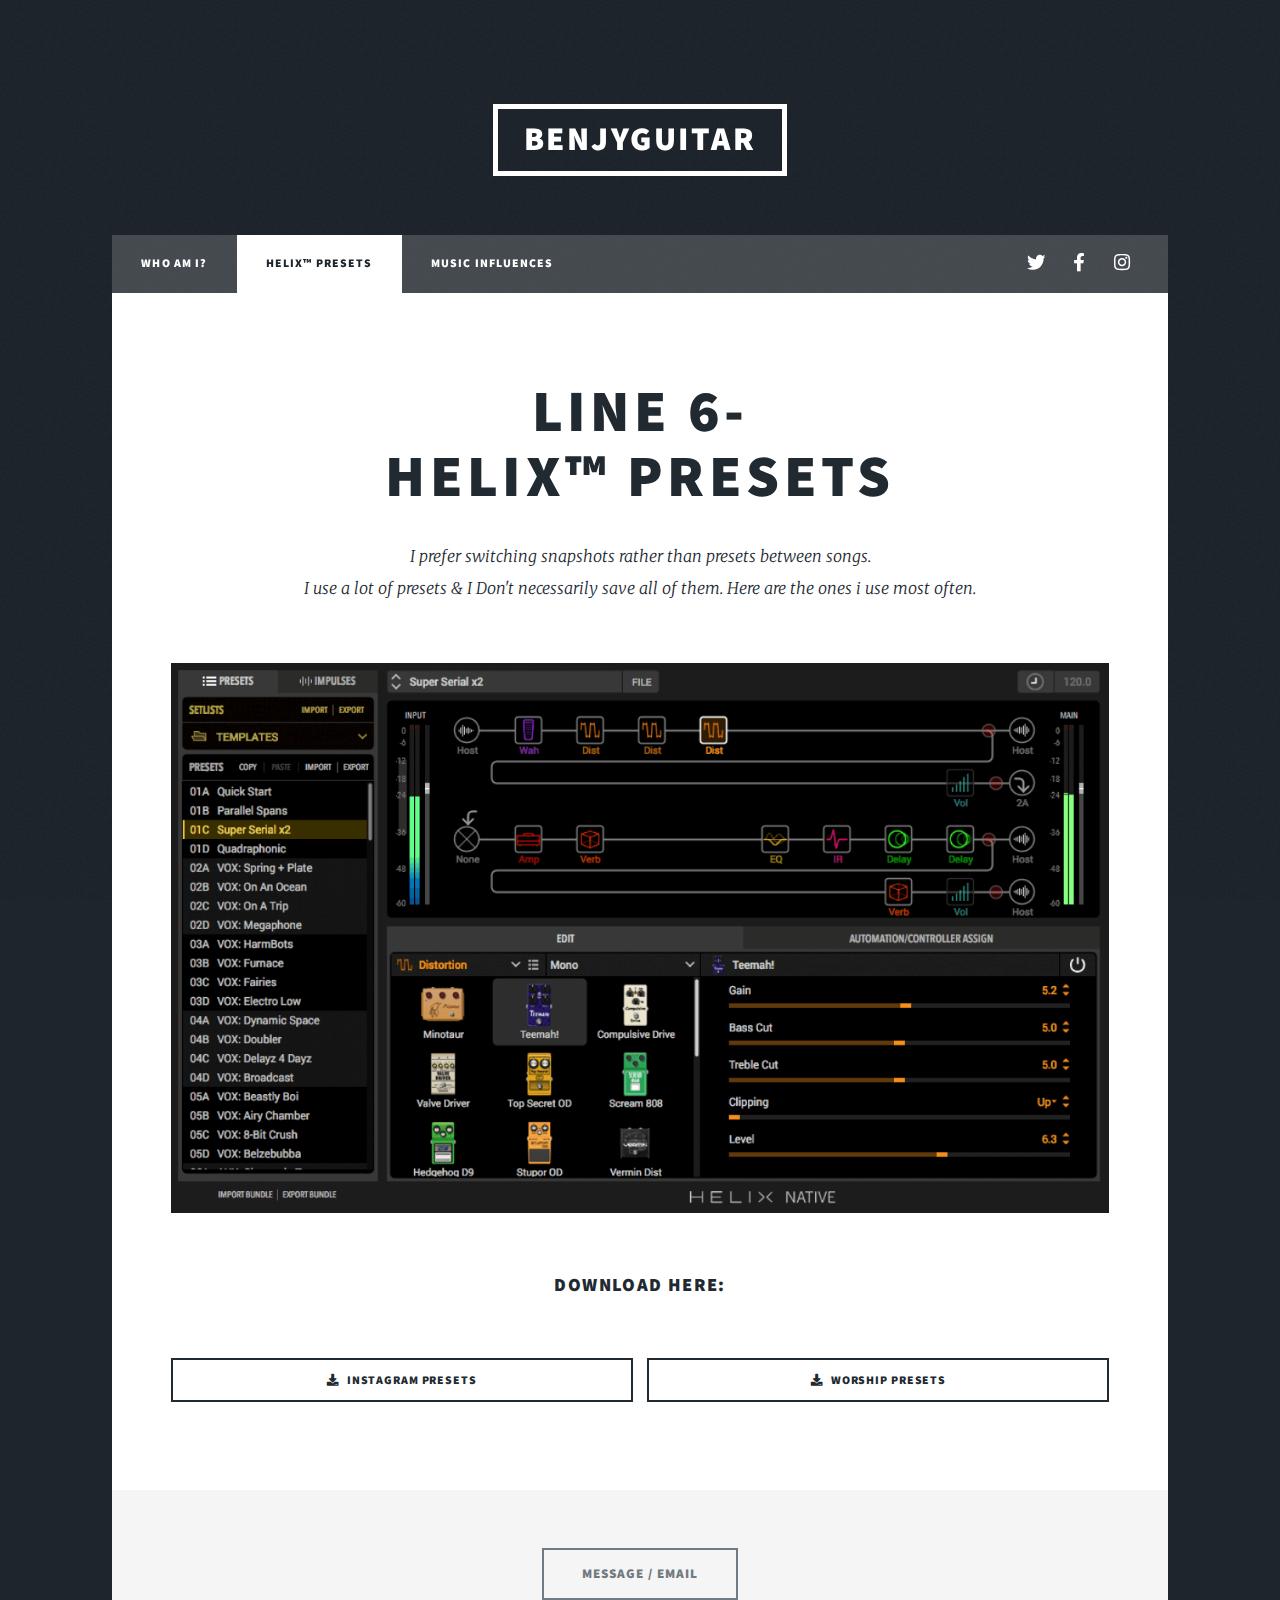
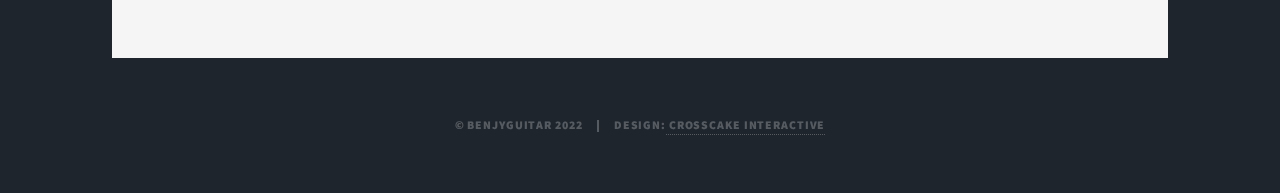
==== commit e8e34402: "Update helix.html" ====
--- a/helix.html
+++ b/helix.html
@@ -54,8 +54,8 @@
 								
 								</header>								
 								<ul class="actions fit">							
-										<li><a href="presets/BenjyInstaPreset.zip" download="BenjyInstaPreset"  class="button icon solid fa-download">Instagram Preset</a></li>
-										<li><a href="presets/BenjyWorshipPreset.zip" download="BenjyWorshipPreset" class="button icon solid fa-download">Worship Preset</a></li>
+										<li><a href="presets/BenjyInstaPresets.zip" download="BenjyInstaPresets"  class="button icon solid fa-download">Instagram Presets</a></li>
+										<li><a href="presets/BenjyWorshipPresets.zip" download="BenjyWorshipPresets" class="button icon solid fa-download">Worship Presets</a></li>
 									
 									</ul>
 							</section>
@@ -88,4 +88,4 @@
 			<script src="assets/js/main.js"></script>
 
 	</body>
-</html>+</html>
--- a/assets/css/main.css
+++ b/assets/css/main.css
@@ -1,4690 +1,4690 @@
-@import url(fontawesome-all.min.css);
-@import url("https://fonts.googleapis.com/css?family=Merriweather:300,700,300italic,700italic|Source+Sans+Pro:900");
-
+@import url(fontawesome-all.min.css);
+@import url("https://fonts.googleapis.com/css?family=Merriweather:300,700,300italic,700italic|Source+Sans+Pro:900");
+
 /*
 	Massively by HTML5 UP
 	html5up.net | @ajlkn
 	Free for personal and commercial use under the CCA 3.0 license (html5up.net/license)
-*/
-
-html, body, div, span, applet, object,
-iframe, h1, h2, h3, h4, h5, h6, p, blockquote,
-pre, a, abbr, acronym, address, big, cite,
-code, del, dfn, em, img, ins, kbd, q, s, samp,
-small, strike, strong, sub, sup, tt, var, b,
-u, i, center, dl, dt, dd, ol, ul, li, fieldset,
-form, label, legend, table, caption, tbody,
-tfoot, thead, tr, th, td, article, aside,
-canvas, details, embed, figure, figcaption,
-footer, header, hgroup, menu, nav, output, ruby,
-section, summary, time, mark, audio, video {
-	margin: 0;
-	padding: 0;
-	border: 0;
-	font-size: 100%;
-	font: inherit;
-	vertical-align: baseline;}
-
-article, aside, details, figcaption, figure,
-footer, header, hgroup, menu, nav, section {
-	display: block;}
-
-body {
-	line-height: 1;
-}
-
-ol, ul {
-	list-style: none;
-}
-
-blockquote, q {
-	quotes: none;
-}
-
-	blockquote:before, blockquote:after, q:before, q:after {
-		content: '';
-		content: none;
-	}
-
-table {
-	border-collapse: collapse;
-	border-spacing: 0;
-}
-
-body {
-	-webkit-text-size-adjust: none;
-}
-
-mark {
-	background-color: transparent;
-	color: inherit;
-}
-
-input::-moz-focus-inner {
-	border: 0;
-	padding: 0;
-}
-
-input, select, textarea {
-	-moz-appearance: none;
-	-webkit-appearance: none;
-	-ms-appearance: none;
-	appearance: none;
-}
-
-/* Basic */
-
-	@-ms-viewport {
-		width: device-width;
-	}
-
-	body {
-		-ms-overflow-style: scrollbar;
-	}
-
-	@media screen and (max-width: 480px) {
-
-		html, body {
-			min-width: 320px;
-		}
-
-	}
-
-	html {
-		box-sizing: border-box;
-	}
-
-	*, *:before, *:after {
-		box-sizing: inherit;
-	}
-
-	body {
-		background-color: #1e252d;
-	}
-
-		body.is-preload *, body.is-preload *:before, body.is-preload *:after {
-			-moz-animation: none !important;
-			-webkit-animation: none !important;
-			-ms-animation: none !important;
-			animation: none !important;
-			-moz-transition: none !important;
-			-webkit-transition: none !important;
-			-ms-transition: none !important;
-			transition: none !important;
-		}
-
-/* Type */
-
-	html {
-		font-size: 16pt;
-	}
-
-		@media screen and (max-width: 1680px) {
-
-			html {
-				font-size: 12pt;
-			}
-
-		}
-
-		@media screen and (max-width: 1280px) {
-
-			html {
-				font-size: 11pt;
-			}
-
-		}
-
-		@media screen and (max-width: 360px) {
-
-			html {
-				font-size: 10pt;
-			}
-
-		}
-
-	body {
-		color: #212931;
-	}
-
-	body, input, select, textarea {
-		font-family: "Merriweather", Georgia, serif;
-		font-weight: 300;
-		font-size: 1rem;
-		line-height: 2.375;
-	}
-
-	a {
-		-moz-transition: color 0.2s ease-in-out, background-color 0.2s ease-in-out, border-color 0.2s ease-in-out, box-shadow 0.2s ease-in-out;
-		-webkit-transition: color 0.2s ease-in-out, background-color 0.2s ease-in-out, border-color 0.2s ease-in-out, box-shadow 0.2s ease-in-out;
-		-ms-transition: color 0.2s ease-in-out, background-color 0.2s ease-in-out, border-color 0.2s ease-in-out, box-shadow 0.2s ease-in-out;
-		transition: color 0.2s ease-in-out, background-color 0.2s ease-in-out, border-color 0.2s ease-in-out, box-shadow 0.2s ease-in-out;
-		border-bottom: dotted 1px;
-		text-decoration: none;
-	}
-
-		a:hover {
-			border-bottom-color: transparent;
-		}
-
-	strong, b {
-		font-weight: 600;
-	}
-
-	em, i {
-		font-style: normal;
-	}
-
-	p {
-		text-align: center;
-		margin: 0 0 2rem 0;
-	}
-
-	h1, h2, h3, h4, h5, h6 {
-		font-family: "Source Sans Pro", Helvetica, sans-serif;
-		font-weight: 900;
-		line-height: 1.5;
-		letter-spacing: 0.075em;
-		text-transform: uppercase;
-		margin: 0 0 1rem 0;
-	}
-
-		h1 a, h2 a, h3 a, h4 a, h5 a, h6 a {
-			border-bottom: 0;
-			color: inherit;
-			text-decoration: none;
-		}
-
-	h1 {
-		font-size: 4rem;
-		line-height: 1.1;
-		margin: 0 0 2rem 0;
-	}
-
-	h2 {
-		font-size: 1.75rem;
-		line-height: 1.3;
-		margin: 0 0 1.5rem 0;
-	}
-
-	h3 {
-		font-size: 1.25rem;
-		margin: 0 0 1.5rem 0;
-	}
-
-	h4 {
-		font-size: 1rem;
-	}
-
-	h5 {
-		font-size: 0.9rem;
-	}
-
-	h6 {
-		font-size: 0.8rem;
-	}
-
-	sub {
-		font-size: 0.8rem;
-		position: relative;
-		top: 0.5rem;
-	}
-
-	sup {
-		font-size: 0.8rem;
-		position: relative;
-		top: -0.5rem;
-	}
-
-	blockquote {
-		border-left: solid 4px;
-		font-style: normal;
-		margin: 0 0 2rem 0;
-		padding: 0.5rem 0 0.5rem 2rem;
-	}
-
-	code {
-		border: solid 2px;
-		font-family: "Courier New", monospace;
-		font-size: 0.9rem;
-		margin: 0 0.25rem;
-		padding: 0.25rem 0.65rem;
-	}
-
-	pre {
-		-webkit-overflow-scrolling: touch;
-		font-family: "Courier New", monospace;
-		font-size: 0.9rem;
-		margin: 0 0 2rem 0;
-	}
-
-		pre code {
-			display: block;
-			line-height: 1.75;
-			padding: 1rem 1.5rem;
-			overflow-x: auto;
-		}
-
-	hr {
-		border: 0;
-		border-bottom: solid 2px;
-		margin: 3rem 0;
-	}
-
-		hr.major {
-			margin: 5rem 0;
-		}
-
-	.align-left {
-		text-align: center;
-	}
-
-	.align-center {
-		text-align: center;
-	}
-
-	.align-right {
-		text-align: right;
-	}
-
-	input, select, textarea {
-		color: #212931;
-	}
-
-	a {
-		color: #212931;
-		border-bottom-color: rgba(33, 41, 49, 0.5);
-	}
-
-		a:hover {
-			border-bottom-color: transparent;
-			color: #18bfef !important;
-		}
-
-	strong, b {
-		color: #212931;
-	}
-
-	h1, h2, h3, h4, h5, h6 {
-		color: #212931;
-	}
-
-	blockquote {
-		border-left-color: #eeeeee;
-	}
-
-	code {
-		background: rgba(220, 220, 220, 0.25);
-		border-color: #eeeeee;
-	}
-
-	hr {
-		border-bottom-color: #eeeeee;
-	}
-
-/* Row */
-
-	.row {
-		display: flex;
-		flex-wrap: wrap;
-		box-sizing: border-box;
-		align-items: stretch;
-	}
-
-		.row > * {
-			box-sizing: border-box;
-		}
-
-		.row.gtr-uniform > * > :last-child {
-			margin-bottom: 0;
-		}
-
-		.row.aln-left {
-			justify-content: flex-start;
-		}
-
-		.row.aln-center {
-			justify-content: center;
-		}
-
-		.row.aln-right {
-			justify-content: flex-end;
-		}
-
-		.row.aln-top {
-			align-items: flex-start;
-		}
-
-		.row.aln-middle {
-			align-items: center;
-		}
-
-		.row.aln-bottom {
-			align-items: flex-end;
-		}
-
-		.row > .imp {
-			order: -1;
-		}
-
-		.row > .col-1 {
-			width: 8.33333%;
-		}
-
-		.row > .off-1 {
-			margin-left: 8.33333%;
-		}
-
-		.row > .col-2 {
-			width: 16.66667%;
-		}
-
-		.row > .off-2 {
-			margin-left: 16.66667%;
-		}
-
-		.row > .col-3 {
-			width: 25%;
-		}
-
-		.row > .off-3 {
-			margin-left: 25%;
-		}
-
-		.row > .col-4 {
-			width: 33.33333%;
-		}
-
-		.row > .off-4 {
-			margin-left: 33.33333%;
-		}
-
-		.row > .col-5 {
-			width: 41.66667%;
-		}
-
-		.row > .off-5 {
-			margin-left: 41.66667%;
-		}
-
-		.row > .col-6 {
-			width: 50%;
-		}
-
-		.row > .off-6 {
-			margin-left: 50%;
-		}
-
-		.row > .col-7 {
-			width: 58.33333%;
-		}
-
-		.row > .off-7 {
-			margin-left: 58.33333%;
-		}
-
-		.row > .col-8 {
-			width: 66.66667%;
-		}
-
-		.row > .off-8 {
-			margin-left: 66.66667%;
-		}
-
-		.row > .col-9 {
-			width: 75%;
-		}
-
-		.row > .off-9 {
-			margin-left: 75%;
-		}
-
-		.row > .col-10 {
-			width: 83.33333%;
-		}
-
-		.row > .off-10 {
-			margin-left: 83.33333%;
-		}
-
-		.row > .col-11 {
-			width: 91.66667%;
-		}
-
-		.row > .off-11 {
-			margin-left: 91.66667%;
-		}
-
-		.row > .col-12 {
-			width: 100%;
-		}
-
-		.row > .off-12 {
-			margin-left: 100%;
-		}
-
-		.row.gtr-0 {
-			margin-top: 0;
-			margin-left: 0rem;
-		}
-
-			.row.gtr-0 > * {
-				padding: 0 0 0 0rem;
-			}
-
-			.row.gtr-0.gtr-uniform {
-				margin-top: 0rem;
-			}
-
-				.row.gtr-0.gtr-uniform > * {
-					padding-top: 0rem;
-				}
-
-		.row.gtr-25 {
-			margin-top: 0;
-			margin-left: -0.375rem;
-		}
-
-			.row.gtr-25 > * {
-				padding: 0 0 0 0.375rem;
-			}
-
-			.row.gtr-25.gtr-uniform {
-				margin-top: -0.375rem;
-			}
-
-				.row.gtr-25.gtr-uniform > * {
-					padding-top: 0.375rem;
-				}
-
-		.row.gtr-50 {
-			margin-top: 0;
-			margin-left: -0.75rem;
-		}
-
-			.row.gtr-50 > * {
-				padding: 0 0 0 0.75rem;
-			}
-
-			.row.gtr-50.gtr-uniform {
-				margin-top: -0.75rem;
-			}
-
-				.row.gtr-50.gtr-uniform > * {
-					padding-top: 0.75rem;
-				}
-
-		.row {
-			margin-top: 0;
-			margin-left: -1.5rem;
-		}
-
-			.row > * {
-				padding: 0 0 0 1.5rem;
-			}
-
-			.row.gtr-uniform {
-				margin-top: -1.5rem;
-			}
-
-				.row.gtr-uniform > * {
-					padding-top: 1.5rem;
-				}
-
-		.row.gtr-150 {
-			margin-top: 0;
-			margin-left: -2.25rem;
-		}
-
-			.row.gtr-150 > * {
-				padding: 0 0 0 2.25rem;
-			}
-
-			.row.gtr-150.gtr-uniform {
-				margin-top: -2.25rem;
-			}
-
-				.row.gtr-150.gtr-uniform > * {
-					padding-top: 2.25rem;
-				}
-
-		.row.gtr-200 {
-			margin-top: 0;
-			margin-left: -3rem;
-		}
-
-			.row.gtr-200 > * {
-				padding: 0 0 0 3rem;
-			}
-
-			.row.gtr-200.gtr-uniform {
-				margin-top: -3rem;
-			}
-
-				.row.gtr-200.gtr-uniform > * {
-					padding-top: 3rem;
-				}
-
-		@media screen and (max-width: 1680px) {
-
-			.row {
-				display: flex;
-				flex-wrap: wrap;
-				box-sizing: border-box;
-				align-items: stretch;
-			}
-
-				.row > * {
-					box-sizing: border-box;
-				}
-
-				.row.gtr-uniform > * > :last-child {
-					margin-bottom: 0;
-				}
-
-				.row.aln-left {
-					justify-content: flex-start;
-				}
-
-				.row.aln-center {
-					justify-content: center;
-				}
-
-				.row.aln-right {
-					justify-content: flex-end;
-				}
-
-				.row.aln-top {
-					align-items: flex-start;
-				}
-
-				.row.aln-middle {
-					align-items: center;
-				}
-
-				.row.aln-bottom {
-					align-items: flex-end;
-				}
-
-				.row > .imp-xlarge {
-					order: -1;
-				}
-
-				.row > .col-1-xlarge {
-					width: 8.33333%;
-				}
-
-				.row > .off-1-xlarge {
-					margin-left: 8.33333%;
-				}
-
-				.row > .col-2-xlarge {
-					width: 16.66667%;
-				}
-
-				.row > .off-2-xlarge {
-					margin-left: 16.66667%;
-				}
-
-				.row > .col-3-xlarge {
-					width: 25%;
-				}
-
-				.row > .off-3-xlarge {
-					margin-left: 25%;
-				}
-
-				.row > .col-4-xlarge {
-					width: 33.33333%;
-				}
-
-				.row > .off-4-xlarge {
-					margin-left: 33.33333%;
-				}
-
-				.row > .col-5-xlarge {
-					width: 41.66667%;
-				}
-
-				.row > .off-5-xlarge {
-					margin-left: 41.66667%;
-				}
-
-				.row > .col-6-xlarge {
-					width: 50%;
-				}
-
-				.row > .off-6-xlarge {
-					margin-left: 50%;
-				}
-
-				.row > .col-7-xlarge {
-					width: 58.33333%;
-				}
-
-				.row > .off-7-xlarge {
-					margin-left: 58.33333%;
-				}
-
-				.row > .col-8-xlarge {
-					width: 66.66667%;
-				}
-
-				.row > .off-8-xlarge {
-					margin-left: 66.66667%;
-				}
-
-				.row > .col-9-xlarge {
-					width: 75%;
-				}
-
-				.row > .off-9-xlarge {
-					margin-left: 75%;
-				}
-
-				.row > .col-10-xlarge {
-					width: 83.33333%;
-				}
-
-				.row > .off-10-xlarge {
-					margin-left: 83.33333%;
-				}
-
-				.row > .col-11-xlarge {
-					width: 91.66667%;
-				}
-
-				.row > .off-11-xlarge {
-					margin-left: 91.66667%;
-				}
-
-				.row > .col-12-xlarge {
-					width: 100%;
-				}
-
-				.row > .off-12-xlarge {
-					margin-left: 100%;
-				}
-
-				.row.gtr-0 {
-					margin-top: 0;
-					margin-left: 0rem;
-				}
-
-					.row.gtr-0 > * {
-						padding: 0 0 0 0rem;
-					}
-
-					.row.gtr-0.gtr-uniform {
-						margin-top: 0rem;
-					}
-
-						.row.gtr-0.gtr-uniform > * {
-							padding-top: 0rem;
-						}
-
-				.row.gtr-25 {
-					margin-top: 0;
-					margin-left: -0.375rem;
-				}
-
-					.row.gtr-25 > * {
-						padding: 0 0 0 0.375rem;
-					}
-
-					.row.gtr-25.gtr-uniform {
-						margin-top: -0.375rem;
-					}
-
-						.row.gtr-25.gtr-uniform > * {
-							padding-top: 0.375rem;
-						}
-
-				.row.gtr-50 {
-					margin-top: 0;
-					margin-left: -0.75rem;
-				}
-
-					.row.gtr-50 > * {
-						padding: 0 0 0 0.75rem;
-					}
-
-					.row.gtr-50.gtr-uniform {
-						margin-top: -0.75rem;
-					}
-
-						.row.gtr-50.gtr-uniform > * {
-							padding-top: 0.75rem;
-						}
-
-				.row {
-					margin-top: 0;
-					margin-left: -1.5rem;
-				}
-
-					.row > * {
-						padding: 0 0 0 1.5rem;
-					}
-
-					.row.gtr-uniform {
-						margin-top: -1.5rem;
-					}
-
-						.row.gtr-uniform > * {
-							padding-top: 1.5rem;
-						}
-
-				.row.gtr-150 {
-					margin-top: 0;
-					margin-left: -2.25rem;
-				}
-
-					.row.gtr-150 > * {
-						padding: 0 0 0 2.25rem;
-					}
-
-					.row.gtr-150.gtr-uniform {
-						margin-top: -2.25rem;
-					}
-
-						.row.gtr-150.gtr-uniform > * {
-							padding-top: 2.25rem;
-						}
-
-				.row.gtr-200 {
-					margin-top: 0;
-					margin-left: -3rem;
-				}
-
-					.row.gtr-200 > * {
-						padding: 0 0 0 3rem;
-					}
-
-					.row.gtr-200.gtr-uniform {
-						margin-top: -3rem;
-					}
-
-						.row.gtr-200.gtr-uniform > * {
-							padding-top: 3rem;
-						}
-
-		}
-
-		@media screen and (max-width: 1280px) {
-
-			.row {
-				display: flex;
-				flex-wrap: wrap;
-				box-sizing: border-box;
-				align-items: stretch;
-			}
-
-				.row > * {
-					box-sizing: border-box;
-				}
-
-				.row.gtr-uniform > * > :last-child {
-					margin-bottom: 0;
-				}
-
-				.row.aln-left {
-					justify-content: flex-start;
-				}
-
-				.row.aln-center {
-					justify-content: center;
-				}
-
-				.row.aln-right {
-					justify-content: flex-end;
-				}
-
-				.row.aln-top {
-					align-items: flex-start;
-				}
-
-				.row.aln-middle {
-					align-items: center;
-				}
-
-				.row.aln-bottom {
-					align-items: flex-end;
-				}
-
-				.row > .imp-large {
-					order: -1;
-				}
-
-				.row > .col-1-large {
-					width: 8.33333%;
-				}
-
-				.row > .off-1-large {
-					margin-left: 8.33333%;
-				}
-
-				.row > .col-2-large {
-					width: 16.66667%;
-				}
-
-				.row > .off-2-large {
-					margin-left: 16.66667%;
-				}
-
-				.row > .col-3-large {
-					width: 25%;
-				}
-
-				.row > .off-3-large {
-					margin-left: 25%;
-				}
-
-				.row > .col-4-large {
-					width: 33.33333%;
-				}
-
-				.row > .off-4-large {
-					margin-left: 33.33333%;
-				}
-
-				.row > .col-5-large {
-					width: 41.66667%;
-				}
-
-				.row > .off-5-large {
-					margin-left: 41.66667%;
-				}
-
-				.row > .col-6-large {
-					width: 50%;
-				}
-
-				.row > .off-6-large {
-					margin-left: 50%;
-				}
-
-				.row > .col-7-large {
-					width: 58.33333%;
-				}
-
-				.row > .off-7-large {
-					margin-left: 58.33333%;
-				}
-
-				.row > .col-8-large {
-					width: 66.66667%;
-				}
-
-				.row > .off-8-large {
-					margin-left: 66.66667%;
-				}
-
-				.row > .col-9-large {
-					width: 75%;
-				}
-
-				.row > .off-9-large {
-					margin-left: 75%;
-				}
-
-				.row > .col-10-large {
-					width: 83.33333%;
-				}
-
-				.row > .off-10-large {
-					margin-left: 83.33333%;
-				}
-
-				.row > .col-11-large {
-					width: 91.66667%;
-				}
-
-				.row > .off-11-large {
-					margin-left: 91.66667%;
-				}
-
-				.row > .col-12-large {
-					width: 100%;
-				}
-
-				.row > .off-12-large {
-					margin-left: 100%;
-				}
-
-				.row.gtr-0 {
-					margin-top: 0;
-					margin-left: 0rem;
-				}
-
-					.row.gtr-0 > * {
-						padding: 0 0 0 0rem;
-					}
-
-					.row.gtr-0.gtr-uniform {
-						margin-top: 0rem;
-					}
-
-						.row.gtr-0.gtr-uniform > * {
-							padding-top: 0rem;
-						}
-
-				.row.gtr-25 {
-					margin-top: 0;
-					margin-left: -0.375rem;
-				}
-
-					.row.gtr-25 > * {
-						padding: 0 0 0 0.375rem;
-					}
-
-					.row.gtr-25.gtr-uniform {
-						margin-top: -0.375rem;
-					}
-
-						.row.gtr-25.gtr-uniform > * {
-							padding-top: 0.375rem;
-						}
-
-				.row.gtr-50 {
-					margin-top: 0;
-					margin-left: -0.75rem;
-				}
-
-					.row.gtr-50 > * {
-						padding: 0 0 0 0.75rem;
-					}
-
-					.row.gtr-50.gtr-uniform {
-						margin-top: -0.75rem;
-					}
-
-						.row.gtr-50.gtr-uniform > * {
-							padding-top: 0.75rem;
-						}
-
-				.row {
-					margin-top: 0;
-					margin-left: -1.5rem;
-				}
-
-					.row > * {
-						padding: 0 0 0 1.5rem;
-					}
-
-					.row.gtr-uniform {
-						margin-top: -1.5rem;
-					}
-
-						.row.gtr-uniform > * {
-							padding-top: 1.5rem;
-						}
-
-				.row.gtr-150 {
-					margin-top: 0;
-					margin-left: -2.25rem;
-				}
-
-					.row.gtr-150 > * {
-						padding: 0 0 0 2.25rem;
-					}
-
-					.row.gtr-150.gtr-uniform {
-						margin-top: -2.25rem;
-					}
-
-						.row.gtr-150.gtr-uniform > * {
-							padding-top: 2.25rem;
-						}
-
-				.row.gtr-200 {
-					margin-top: 0;
-					margin-left: -3rem;
-				}
-
-					.row.gtr-200 > * {
-						padding: 0 0 0 3rem;
-					}
-
-					.row.gtr-200.gtr-uniform {
-						margin-top: -3rem;
-					}
-
-						.row.gtr-200.gtr-uniform > * {
-							padding-top: 3rem;
-						}
-
-		}
-
-		@media screen and (max-width: 980px) {
-
-			.row {
-				display: flex;
-				flex-wrap: wrap;
-				box-sizing: border-box;
-				align-items: stretch;
-			}
-
-				.row > * {
-					box-sizing: border-box;
-				}
-
-				.row.gtr-uniform > * > :last-child {
-					margin-bottom: 0;
-				}
-
-				.row.aln-left {
-					justify-content: flex-start;
-				}
-
-				.row.aln-center {
-					justify-content: center;
-				}
-
-				.row.aln-right {
-					justify-content: flex-end;
-				}
-
-				.row.aln-top {
-					align-items: flex-start;
-				}
-
-				.row.aln-middle {
-					align-items: center;
-				}
-
-				.row.aln-bottom {
-					align-items: flex-end;
-				}
-
-				.row > .imp-medium {
-					order: -1;
-				}
-
-				.row > .col-1-medium {
-					width: 8.33333%;
-				}
-
-				.row > .off-1-medium {
-					margin-left: 8.33333%;
-				}
-
-				.row > .col-2-medium {
-					width: 16.66667%;
-				}
-
-				.row > .off-2-medium {
-					margin-left: 16.66667%;
-				}
-
-				.row > .col-3-medium {
-					width: 25%;
-				}
-
-				.row > .off-3-medium {
-					margin-left: 25%;
-				}
-
-				.row > .col-4-medium {
-					width: 33.33333%;
-				}
-
-				.row > .off-4-medium {
-					margin-left: 33.33333%;
-				}
-
-				.row > .col-5-medium {
-					width: 41.66667%;
-				}
-
-				.row > .off-5-medium {
-					margin-left: 41.66667%;
-				}
-
-				.row > .col-6-medium {
-					width: 50%;
-				}
-
-				.row > .off-6-medium {
-					margin-left: 50%;
-				}
-
-				.row > .col-7-medium {
-					width: 58.33333%;
-				}
-
-				.row > .off-7-medium {
-					margin-left: 58.33333%;
-				}
-
-				.row > .col-8-medium {
-					width: 66.66667%;
-				}
-
-				.row > .off-8-medium {
-					margin-left: 66.66667%;
-				}
-
-				.row > .col-9-medium {
-					width: 75%;
-				}
-
-				.row > .off-9-medium {
-					margin-left: 75%;
-				}
-
-				.row > .col-10-medium {
-					width: 83.33333%;
-				}
-
-				.row > .off-10-medium {
-					margin-left: 83.33333%;
-				}
-
-				.row > .col-11-medium {
-					width: 91.66667%;
-				}
-
-				.row > .off-11-medium {
-					margin-left: 91.66667%;
-				}
-
-				.row > .col-12-medium {
-					width: 100%;
-				}
-
-				.row > .off-12-medium {
-					margin-left: 100%;
-				}
-
-				.row.gtr-0 {
-					margin-top: 0;
-					margin-left: 0rem;
-				}
-
-					.row.gtr-0 > * {
-						padding: 0 0 0 0rem;
-					}
-
-					.row.gtr-0.gtr-uniform {
-						margin-top: 0rem;
-					}
-
-						.row.gtr-0.gtr-uniform > * {
-							padding-top: 0rem;
-						}
-
-				.row.gtr-25 {
-					margin-top: 0;
-					margin-left: -0.375rem;
-				}
-
-					.row.gtr-25 > * {
-						padding: 0 0 0 0.375rem;
-					}
-
-					.row.gtr-25.gtr-uniform {
-						margin-top: -0.375rem;
-					}
-
-						.row.gtr-25.gtr-uniform > * {
-							padding-top: 0.375rem;
-						}
-
-				.row.gtr-50 {
-					margin-top: 0;
-					margin-left: -0.75rem;
-				}
-
-					.row.gtr-50 > * {
-						padding: 0 0 0 0.75rem;
-					}
-
-					.row.gtr-50.gtr-uniform {
-						margin-top: -0.75rem;
-					}
-
-						.row.gtr-50.gtr-uniform > * {
-							padding-top: 0.75rem;
-						}
-
-				.row {
-					margin-top: 0;
-					margin-left: -1.5rem;
-				}
-
-					.row > * {
-						padding: 0 0 0 1.5rem;
-					}
-
-					.row.gtr-uniform {
-						margin-top: -1.5rem;
-					}
-
-						.row.gtr-uniform > * {
-							padding-top: 1.5rem;
-						}
-
-				.row.gtr-150 {
-					margin-top: 0;
-					margin-left: -2.25rem;
-				}
-
-					.row.gtr-150 > * {
-						padding: 0 0 0 2.25rem;
-					}
-
-					.row.gtr-150.gtr-uniform {
-						margin-top: -2.25rem;
-					}
-
-						.row.gtr-150.gtr-uniform > * {
-							padding-top: 2.25rem;
-						}
-
-				.row.gtr-200 {
-					margin-top: 0;
-					margin-left: -3rem;
-				}
-
-					.row.gtr-200 > * {
-						padding: 0 0 0 3rem;
-					}
-
-					.row.gtr-200.gtr-uniform {
-						margin-top: -3rem;
-					}
-
-						.row.gtr-200.gtr-uniform > * {
-							padding-top: 3rem;
-						}
-
-		}
-
-		@media screen and (max-width: 736px) {
-
-			.row {
-				display: flex;
-				flex-wrap: wrap;
-				box-sizing: border-box;
-				align-items: stretch;
-			}
-
-				.row > * {
-					box-sizing: border-box;
-				}
-
-				.row.gtr-uniform > * > :last-child {
-					margin-bottom: 0;
-				}
-
-				.row.aln-left {
-					justify-content: flex-start;
-				}
-
-				.row.aln-center {
-					justify-content: center;
-				}
-
-				.row.aln-right {
-					justify-content: flex-end;
-				}
-
-				.row.aln-top {
-					align-items: flex-start;
-				}
-
-				.row.aln-middle {
-					align-items: center;
-				}
-
-				.row.aln-bottom {
-					align-items: flex-end;
-				}
-
-				.row > .imp-small {
-					order: -1;
-				}
-
-				.row > .col-1-small {
-					width: 8.33333%;
-				}
-
-				.row > .off-1-small {
-					margin-left: 8.33333%;
-				}
-
-				.row > .col-2-small {
-					width: 16.66667%;
-				}
-
-				.row > .off-2-small {
-					margin-left: 16.66667%;
-				}
-
-				.row > .col-3-small {
-					width: 25%;
-				}
-
-				.row > .off-3-small {
-					margin-left: 25%;
-				}
-
-				.row > .col-4-small {
-					width: 33.33333%;
-				}
-
-				.row > .off-4-small {
-					margin-left: 33.33333%;
-				}
-
-				.row > .col-5-small {
-					width: 41.66667%;
-				}
-
-				.row > .off-5-small {
-					margin-left: 41.66667%;
-				}
-
-				.row > .col-6-small {
-					width: 50%;
-				}
-
-				.row > .off-6-small {
-					margin-left: 50%;
-				}
-
-				.row > .col-7-small {
-					width: 58.33333%;
-				}
-
-				.row > .off-7-small {
-					margin-left: 58.33333%;
-				}
-
-				.row > .col-8-small {
-					width: 66.66667%;
-				}
-
-				.row > .off-8-small {
-					margin-left: 66.66667%;
-				}
-
-				.row > .col-9-small {
-					width: 75%;
-				}
-
-				.row > .off-9-small {
-					margin-left: 75%;
-				}
-
-				.row > .col-10-small {
-					width: 83.33333%;
-				}
-
-				.row > .off-10-small {
-					margin-left: 83.33333%;
-				}
-
-				.row > .col-11-small {
-					width: 91.66667%;
-				}
-
-				.row > .off-11-small {
-					margin-left: 91.66667%;
-				}
-
-				.row > .col-12-small {
-					width: 100%;
-				}
-
-				.row > .off-12-small {
-					margin-left: 100%;
-				}
-
-				.row.gtr-0 {
-					margin-top: 0;
-					margin-left: 0rem;
-				}
-
-					.row.gtr-0 > * {
-						padding: 0 0 0 0rem;
-					}
-
-					.row.gtr-0.gtr-uniform {
-						margin-top: 0rem;
-					}
-
-						.row.gtr-0.gtr-uniform > * {
-							padding-top: 0rem;
-						}
-
-				.row.gtr-25 {
-					margin-top: 0;
-					margin-left: -0.375rem;
-				}
-
-					.row.gtr-25 > * {
-						padding: 0 0 0 0.375rem;
-					}
-
-					.row.gtr-25.gtr-uniform {
-						margin-top: -0.375rem;
-					}
-
-						.row.gtr-25.gtr-uniform > * {
-							padding-top: 0.375rem;
-						}
-
-				.row.gtr-50 {
-					margin-top: 0;
-					margin-left: -0.75rem;
-				}
-
-					.row.gtr-50 > * {
-						padding: 0 0 0 0.75rem;
-					}
-
-					.row.gtr-50.gtr-uniform {
-						margin-top: -0.75rem;
-					}
-
-						.row.gtr-50.gtr-uniform > * {
-							padding-top: 0.75rem;
-						}
-
-				.row {
-					margin-top: 0;
-					margin-left: -1.5rem;
-				}
-
-					.row > * {
-						padding: 0 0 0 1.5rem;
-					}
-
-					.row.gtr-uniform {
-						margin-top: -1.5rem;
-					}
-
-						.row.gtr-uniform > * {
-							padding-top: 1.5rem;
-						}
-
-				.row.gtr-150 {
-					margin-top: 0;
-					margin-left: -2.25rem;
-				}
-
-					.row.gtr-150 > * {
-						padding: 0 0 0 2.25rem;
-					}
-
-					.row.gtr-150.gtr-uniform {
-						margin-top: -2.25rem;
-					}
-
-						.row.gtr-150.gtr-uniform > * {
-							padding-top: 2.25rem;
-						}
-
-				.row.gtr-200 {
-					margin-top: 0;
-					margin-left: -3rem;
-				}
-
-					.row.gtr-200 > * {
-						padding: 0 0 0 3rem;
-					}
-
-					.row.gtr-200.gtr-uniform {
-						margin-top: -3rem;
-					}
-
-						.row.gtr-200.gtr-uniform > * {
-							padding-top: 3rem;
-						}
-
-		}
-
-		@media screen and (max-width: 480px) {
-
-			.row {
-				display: flex;
-				flex-wrap: wrap;
-				box-sizing: border-box;
-				align-items: stretch;
-			}
-
-				.row > * {
-					box-sizing: border-box;
-				}
-
-				.row.gtr-uniform > * > :last-child {
-					margin-bottom: 0;
-				}
-
-				.row.aln-left {
-					justify-content: flex-start;
-				}
-
-				.row.aln-center {
-					justify-content: center;
-				}
-
-				.row.aln-right {
-					justify-content: flex-end;
-				}
-
-				.row.aln-top {
-					align-items: flex-start;
-				}
-
-				.row.aln-middle {
-					align-items: center;
-				}
-
-				.row.aln-bottom {
-					align-items: flex-end;
-				}
-
-				.row > .imp-xsmall {
-					order: -1;
-				}
-
-				.row > .col-1-xsmall {
-					width: 8.33333%;
-				}
-
-				.row > .off-1-xsmall {
-					margin-left: 8.33333%;
-				}
-
-				.row > .col-2-xsmall {
-					width: 16.66667%;
-				}
-
-				.row > .off-2-xsmall {
-					margin-left: 16.66667%;
-				}
-
-				.row > .col-3-xsmall {
-					width: 25%;
-				}
-
-				.row > .off-3-xsmall {
-					margin-left: 25%;
-				}
-
-				.row > .col-4-xsmall {
-					width: 33.33333%;
-				}
-
-				.row > .off-4-xsmall {
-					margin-left: 33.33333%;
-				}
-
-				.row > .col-5-xsmall {
-					width: 41.66667%;
-				}
-
-				.row > .off-5-xsmall {
-					margin-left: 41.66667%;
-				}
-
-				.row > .col-6-xsmall {
-					width: 50%;
-				}
-
-				.row > .off-6-xsmall {
-					margin-left: 50%;
-				}
-
-				.row > .col-7-xsmall {
-					width: 58.33333%;
-				}
-
-				.row > .off-7-xsmall {
-					margin-left: 58.33333%;
-				}
-
-				.row > .col-8-xsmall {
-					width: 66.66667%;
-				}
-
-				.row > .off-8-xsmall {
-					margin-left: 66.66667%;
-				}
-
-				.row > .col-9-xsmall {
-					width: 75%;
-				}
-
-				.row > .off-9-xsmall {
-					margin-left: 75%;
-				}
-
-				.row > .col-10-xsmall {
-					width: 83.33333%;
-				}
-
-				.row > .off-10-xsmall {
-					margin-left: 83.33333%;
-				}
-
-				.row > .col-11-xsmall {
-					width: 91.66667%;
-				}
-
-				.row > .off-11-xsmall {
-					margin-left: 91.66667%;
-				}
-
-				.row > .col-12-xsmall {
-					width: 100%;
-				}
-
-				.row > .off-12-xsmall {
-					margin-left: 100%;
-				}
-
-				.row.gtr-0 {
-					margin-top: 0;
-					margin-left: 0rem;
-				}
-
-					.row.gtr-0 > * {
-						padding: 0 0 0 0rem;
-					}
-
-					.row.gtr-0.gtr-uniform {
-						margin-top: 0rem;
-					}
-
-						.row.gtr-0.gtr-uniform > * {
-							padding-top: 0rem;
-						}
-
-				.row.gtr-25 {
-					margin-top: 0;
-					margin-left: -0.375rem;
-				}
-
-					.row.gtr-25 > * {
-						padding: 0 0 0 0.375rem;
-					}
-
-					.row.gtr-25.gtr-uniform {
-						margin-top: -0.375rem;
-					}
-
-						.row.gtr-25.gtr-uniform > * {
-							padding-top: 0.375rem;
-						}
-
-				.row.gtr-50 {
-					margin-top: 0;
-					margin-left: -0.75rem;
-				}
-
-					.row.gtr-50 > * {
-						padding: 0 0 0 0.75rem;
-					}
-
-					.row.gtr-50.gtr-uniform {
-						margin-top: -0.75rem;
-					}
-
-						.row.gtr-50.gtr-uniform > * {
-							padding-top: 0.75rem;
-						}
-
-				.row {
-					margin-top: 0;
-					margin-left: -1.5rem;
-				}
-
-					.row > * {
-						padding: 0 0 0 1.5rem;
-					}
-
-					.row.gtr-uniform {
-						margin-top: -1.5rem;
-					}
-
-						.row.gtr-uniform > * {
-							padding-top: 1.5rem;
-						}
-
-				.row.gtr-150 {
-					margin-top: 0;
-					margin-left: -2.25rem;
-				}
-
-					.row.gtr-150 > * {
-						padding: 0 0 0 2.25rem;
-					}
-
-					.row.gtr-150.gtr-uniform {
-						margin-top: -2.25rem;
-					}
-
-						.row.gtr-150.gtr-uniform > * {
-							padding-top: 2.25rem;
-						}
-
-				.row.gtr-200 {
-					margin-top: 0;
-					margin-left: -3rem;
-				}
-
-					.row.gtr-200 > * {
-						padding: 0 0 0 3rem;
-					}
-
-					.row.gtr-200.gtr-uniform {
-						margin-top: -3rem;
-					}
-
-						.row.gtr-200.gtr-uniform > * {
-							padding-top: 3rem;
-						}
-
-		}
-
-		@media screen and (max-width: 360px) {
-
-			.row {
-				display: flex;
-				flex-wrap: wrap;
-				box-sizing: border-box;
-				align-items: stretch;
-			}
-
-				.row > * {
-					box-sizing: border-box;
-				}
-
-				.row.gtr-uniform > * > :last-child {
-					margin-bottom: 0;
-				}
-
-				.row.aln-left {
-					justify-content: flex-start;
-				}
-
-				.row.aln-center {
-					justify-content: center;
-				}
-
-				.row.aln-right {
-					justify-content: flex-end;
-				}
-
-				.row.aln-top {
-					align-items: flex-start;
-				}
-
-				.row.aln-middle {
-					align-items: center;
-				}
-
-				.row.aln-bottom {
-					align-items: flex-end;
-				}
-
-				.row > .imp-xxsmall {
-					order: -1;
-				}
-
-				.row > .col-1-xxsmall {
-					width: 8.33333%;
-				}
-
-				.row > .off-1-xxsmall {
-					margin-left: 8.33333%;
-				}
-
-				.row > .col-2-xxsmall {
-					width: 16.66667%;
-				}
-
-				.row > .off-2-xxsmall {
-					margin-left: 16.66667%;
-				}
-
-				.row > .col-3-xxsmall {
-					width: 25%;
-				}
-
-				.row > .off-3-xxsmall {
-					margin-left: 25%;
-				}
-
-				.row > .col-4-xxsmall {
-					width: 33.33333%;
-				}
-
-				.row > .off-4-xxsmall {
-					margin-left: 33.33333%;
-				}
-
-				.row > .col-5-xxsmall {
-					width: 41.66667%;
-				}
-
-				.row > .off-5-xxsmall {
-					margin-left: 41.66667%;
-				}
-
-				.row > .col-6-xxsmall {
-					width: 50%;
-				}
-
-				.row > .off-6-xxsmall {
-					margin-left: 50%;
-				}
-
-				.row > .col-7-xxsmall {
-					width: 58.33333%;
-				}
-
-				.row > .off-7-xxsmall {
-					margin-left: 58.33333%;
-				}
-
-				.row > .col-8-xxsmall {
-					width: 66.66667%;
-				}
-
-				.row > .off-8-xxsmall {
-					margin-left: 66.66667%;
-				}
-
-				.row > .col-9-xxsmall {
-					width: 75%;
-				}
-
-				.row > .off-9-xxsmall {
-					margin-left: 75%;
-				}
-
-				.row > .col-10-xxsmall {
-					width: 83.33333%;
-				}
-
-				.row > .off-10-xxsmall {
-					margin-left: 83.33333%;
-				}
-
-				.row > .col-11-xxsmall {
-					width: 91.66667%;
-				}
-
-				.row > .off-11-xxsmall {
-					margin-left: 91.66667%;
-				}
-
-				.row > .col-12-xxsmall {
-					width: 100%;
-				}
-
-				.row > .off-12-xxsmall {
-					margin-left: 100%;
-				}
-
-				.row.gtr-0 {
-					margin-top: 0;
-					margin-left: 0rem;
-				}
-
-					.row.gtr-0 > * {
-						padding: 0 0 0 0rem;
-					}
-
-					.row.gtr-0.gtr-uniform {
-						margin-top: 0rem;
-					}
-
-						.row.gtr-0.gtr-uniform > * {
-							padding-top: 0rem;
-						}
-
-				.row.gtr-25 {
-					margin-top: 0;
-					margin-left: -0.375rem;
-				}
-
-					.row.gtr-25 > * {
-						padding: 0 0 0 0.375rem;
-					}
-
-					.row.gtr-25.gtr-uniform {
-						margin-top: -0.375rem;
-					}
-
-						.row.gtr-25.gtr-uniform > * {
-							padding-top: 0.375rem;
-						}
-
-				.row.gtr-50 {
-					margin-top: 0;
-					margin-left: -0.75rem;
-				}
-
-					.row.gtr-50 > * {
-						padding: 0 0 0 0.75rem;
-					}
-
-					.row.gtr-50.gtr-uniform {
-						margin-top: -0.75rem;
-					}
-
-						.row.gtr-50.gtr-uniform > * {
-							padding-top: 0.75rem;
-						}
-
-				.row {
-					margin-top: 0;
-					margin-left: -1.5rem;
-				}
-
-					.row > * {
-						padding: 0 0 0 1.5rem;
-					}
-
-					.row.gtr-uniform {
-						margin-top: -1.5rem;
-					}
-
-						.row.gtr-uniform > * {
-							padding-top: 1.5rem;
-						}
-
-				.row.gtr-150 {
-					margin-top: 0;
-					margin-left: -2.25rem;
-				}
-
-					.row.gtr-150 > * {
-						padding: 0 0 0 2.25rem;
-					}
-
-					.row.gtr-150.gtr-uniform {
-						margin-top: -2.25rem;
-					}
-
-						.row.gtr-150.gtr-uniform > * {
-							padding-top: 2.25rem;
-						}
-
-				.row.gtr-200 {
-					margin-top: 0;
-					margin-left: -3rem;
-				}
-
-					.row.gtr-200 > * {
-						padding: 0 0 0 3rem;
-					}
-
-					.row.gtr-200.gtr-uniform {
-						margin-top: -3rem;
-					}
-
-						.row.gtr-200.gtr-uniform > * {
-							padding-top: 3rem;
-						}
-
-		}
-
-/* Box */
-
-	.box {
-		border: solid 2px;
-		margin-bottom: 2rem;
-		padding: 1.5rem;
-	}
-
-		.box > :last-child,
-		.box > :last-child > :last-child,
-		.box > :last-child > :last-child > :last-child {
-			margin-bottom: 0;
-		}
-
-		.box.alt {
-			border: 0;
-			border-radius: 0;
-			padding: 0;
-		}
-
-	.box {
-		border-color: #eeeeee;
-	}
-
-/* Button */
-
-	input[type="submit"],
-	input[type="reset"],
-	input[type="button"],
-	button,
-	.button {
-		-moz-appearance: none;
-		-webkit-appearance: none;
-		-ms-appearance: none;
-		appearance: none;
-		-moz-transition: background-color 0.2s ease-in-out, box-shadow 0.2s ease-in-out, color 0.2s ease-in-out;
-		-webkit-transition: background-color 0.2s ease-in-out, box-shadow 0.2s ease-in-out, color 0.2s ease-in-out;
-		-ms-transition: background-color 0.2s ease-in-out, box-shadow 0.2s ease-in-out, color 0.2s ease-in-out;
-		transition: background-color 0.2s ease-in-out, box-shadow 0.2s ease-in-out, color 0.2s ease-in-out;
-		border: 0;
-		border-radius: 0;
-		cursor: pointer;
-		display: inline-block;
-		font-family: "Source Sans Pro", Helvetica, sans-serif;
-		font-size: 0.8rem;
-		font-weight: 900;
-		letter-spacing: 0.075em;
-		height: 3rem;
-		line-height: 3rem;
-		padding: 0 2rem;
-		text-align: center;
-		text-decoration: none;
-		text-transform: uppercase;
-		white-space: nowrap;
-	}
-
-		input[type="submit"].icon:before,
-		input[type="reset"].icon:before,
-		input[type="button"].icon:before,
-		button.icon:before,
-		.button.icon:before {
-			margin-right: 0.5rem;
-		}
-
-		input[type="submit"].icon.solo,
-		input[type="reset"].icon.solo,
-		input[type="button"].icon.solo,
-		button.icon.solo,
-		.button.icon.solo {
-			position: relative;
-			width: 4rem;
-			height: 4rem;
-			line-height: 4rem;
-			border-radius: 4rem;
-			text-indent: 4rem;
-			overflow: hidden;
-			padding: 0;
-			white-space: nowrap;
-		}
-
-			input[type="submit"].icon.solo:before,
-			input[type="reset"].icon.solo:before,
-			input[type="button"].icon.solo:before,
-			button.icon.solo:before,
-			.button.icon.solo:before {
-				position: absolute;
-				display: block;
-				top: 0;
-				left: 0;
-				width: inherit;
-				height: inherit;
-				line-height: inherit;
-				font-size: 1.25rem;
-				margin-right: 0;
-				text-align: center;
-				text-indent: 0;
-			}
-
-		input[type="submit"].fit,
-		input[type="reset"].fit,
-		input[type="button"].fit,
-		button.fit,
-		.button.fit {
-			width: 100%;
-		}
-
-		input[type="submit"].small,
-		input[type="reset"].small,
-		input[type="button"].small,
-		button.small,
-		.button.small {
-			font-size: 0.7rem;
-			height: 2.5rem;
-			line-height: 2.5rem;
-			padding: 0 1.5rem;
-		}
-
-		input[type="submit"].large,
-		input[type="reset"].large,
-		input[type="button"].large,
-		button.large,
-		.button.large {
-			font-size: 0.9rem;
-			height: 3.5rem;
-			line-height: 3.5rem;
-			padding: 0 2.75rem;
-		}
-
-		@media screen and (max-width: 980px) {
-
-			input[type="submit"],
-			input[type="reset"],
-			input[type="button"],
-			button,
-			.button {
-				font-size: 0.9rem;
-				height: 3.25rem;
-				line-height: 3.25rem;
-			}
-
-				input[type="submit"].large,
-				input[type="reset"].large,
-				input[type="button"].large,
-				button.large,
-				.button.large {
-					font-size: 1rem;
-					height: 3.75rem;
-					line-height: 3.75rem;
-				}
-
-		}
-
-		input[type="submit"].disabled, input[type="submit"]:disabled,
-		input[type="reset"].disabled,
-		input[type="reset"]:disabled,
-		input[type="button"].disabled,
-		input[type="button"]:disabled,
-		button.disabled,
-		button:disabled,
-		.button.disabled,
-		.button:disabled {
-			pointer-events: none;
-			opacity: 0.25;
-		}
-
-	input[type="submit"],
-	input[type="reset"],
-	input[type="button"],
-	button,
-	.button {
-		background-color: transparent;
-		box-shadow: inset 0 0 0 2px #212931;
-		color: #212931 !important;
-	}
-
-		input[type="submit"]:hover,
-		input[type="reset"]:hover,
-		input[type="button"]:hover,
-		button:hover,
-		.button:hover {
-			box-shadow: inset 0 0 0 2px #18bfef;
-			color: #18bfef !important;
-		}
-
-		input[type="submit"].primary,
-		input[type="reset"].primary,
-		input[type="button"].primary,
-		button.primary,
-		.button.primary {
-			background-color: #212931;
-			box-shadow: none;
-			color: #ffffff !important;
-		}
-
-			input[type="submit"].primary:hover,
-			input[type="reset"].primary:hover,
-			input[type="button"].primary:hover,
-			button.primary:hover,
-			.button.primary:hover {
-				background-color: #18bfef;
-			}
-
-/* Form */
-
-	form {
-		margin: 0 0 2rem 0;
-	}
-
-		form > :last-child {
-			margin-bottom: 0;
-		}
-
-		form > .fields {
-			display: -moz-flex;
-			display: -webkit-flex;
-			display: -ms-flex;
-			display: flex;
-			-moz-flex-wrap: wrap;
-			-webkit-flex-wrap: wrap;
-			-ms-flex-wrap: wrap;
-			flex-wrap: wrap;
-			width: calc(100% + 3rem);
-			margin: -1.5rem 0 2rem -1.5rem;
-		}
-
-			form > .fields > .field {
-				-moz-flex-grow: 0;
-				-webkit-flex-grow: 0;
-				-ms-flex-grow: 0;
-				flex-grow: 0;
-				-moz-flex-shrink: 0;
-				-webkit-flex-shrink: 0;
-				-ms-flex-shrink: 0;
-				flex-shrink: 0;
-				padding: 1.5rem 0 0 1.5rem;
-				width: calc(100% - 1.5rem);
-			}
-
-				form > .fields > .field.half {
-					width: calc(50% - 0.75rem);
-				}
-
-				form > .fields > .field.third {
-					width: calc(100%/3 - 0.5rem);
-				}
-
-				form > .fields > .field.quarter {
-					width: calc(25% - 0.375rem);
-				}
-
-		@media screen and (max-width: 480px) {
-
-			form > .fields {
-				width: calc(100% + 3rem);
-				margin: -1.5rem 0 2rem -1.5rem;
-			}
-
-				form > .fields > .field {
-					padding: 1.5rem 0 0 1.5rem;
-					width: calc(100% - 1.5rem);
-				}
-
-					form > .fields > .field.half {
-						width: calc(100% - 1.5rem);
-					}
-
-					form > .fields > .field.third {
-						width: calc(100% - 1.5rem);
-					}
-
-					form > .fields > .field.quarter {
-						width: calc(100% - 1.5rem);
-					}
-
-		}
-
-	label {
-		display: block;
-		font-family: "Source Sans Pro", Helvetica, sans-serif;
-		font-weight: 900;
-		line-height: 1.5;
-		letter-spacing: 0.075em;
-		font-size: 0.8rem;
-		text-transform: uppercase;
-		margin: 0 0 0.75rem 0;
-	}
-
-		@media screen and (max-width: 980px) {
-
-			label {
-				font-size: 0.9rem;
-			}
-
-		}
-
-	input[type="text"],
-	input[type="password"],
-	input[type="email"],
-	select,
-	textarea {
-		-moz-appearance: none;
-		-webkit-appearance: none;
-		-ms-appearance: none;
-		appearance: none;
-		background: transparent;
-		border-radius: 0;
-		border: solid 2px;
-		color: inherit;
-		display: block;
-		outline: 0;
-		padding: 0 1rem;
-		text-decoration: none;
-		width: 100%;
-	}
-
-		input[type="text"]:invalid,
-		input[type="password"]:invalid,
-		input[type="email"]:invalid,
-		select:invalid,
-		textarea:invalid {
-			box-shadow: none;
-		}
-
-	select {
-		background-size: 1.25rem;
-		background-repeat: no-repeat;
-		background-position: calc(100% - 1rem) center;
-		height: 3rem;
-		padding-right: 3rem;
-		text-overflow: ellipsis;
-	}
-
-		select:focus::-ms-value {
-			background-color: transparent;
-		}
-
-		select::-ms-expand {
-			display: none;
-		}
-
-	input[type="text"],
-	input[type="password"],
-	input[type="email"],
-	select {
-		height: 3rem;
-	}
-
-	textarea {
-		padding: 0.75rem 1rem;
-	}
-
-	input[type="checkbox"],
-	input[type="radio"] {
-		-moz-appearance: none;
-		-webkit-appearance: none;
-		-ms-appearance: none;
-		appearance: none;
-		display: block;
-		float: left;
-		margin-right: -2rem;
-		opacity: 0;
-		width: 1rem;
-		z-index: -1;
-	}
-
-		input[type="checkbox"] + label,
-		input[type="radio"] + label {
-			text-decoration: none;
-			cursor: pointer;
-			display: inline-block;
-			font-size: 1rem;
-			letter-spacing: 0;
-			font-family: "Merriweather", Georgia, serif;
-			text-transform: none;
-			font-weight: 300;
-			padding-left: 2.8rem;
-			padding-right: 1rem;
-			position: relative;
-		}
-
-			input[type="checkbox"] + label:before,
-			input[type="radio"] + label:before {
-				-moz-osx-font-smoothing: grayscale;
-				-webkit-font-smoothing: antialiased;
-				display: inline-block;
-				font-style: normal;
-				font-variant: normal;
-				text-rendering: auto;
-				line-height: 1;
-				text-transform: none !important;
-				font-family: 'Font Awesome 5 Free';
-				font-weight: 900;
-			}
-
-			input[type="checkbox"] + label:before,
-			input[type="radio"] + label:before {
-				border-radius: 0;
-				border: solid 2px;
-				content: '';
-				display: inline-block;
-				font-size: 0.8rem;
-				height: 1.8rem;
-				left: 0;
-				line-height: 1.65rem;
-				position: absolute;
-				text-align: center;
-				top: -0.125rem;
-				width: 1.8rem;
-			}
-
-		input[type="checkbox"]:checked + label:before,
-		input[type="radio"]:checked + label:before {
-			content: '\f00c';
-		}
-
-	input[type="checkbox"] + label:before {
-		border-radius: 0;
-	}
-
-	input[type="radio"] + label:before {
-		border-radius: 100%;
-	}
-
-	::-webkit-input-placeholder {
-		opacity: 1.0;
-	}
-
-	:-moz-placeholder {
-		opacity: 1.0;
-	}
-
-	::-moz-placeholder {
-		opacity: 1.0;
-	}
-
-	:-ms-input-placeholder {
-		opacity: 1.0;
-	}
-
-	label {
-		color: #212931;
-	}
-
-	input[type="text"],
-	input[type="password"],
-	input[type="email"],
-	select,
-	textarea {
-		border-color: #eeeeee;
-	}
-
-		input[type="text"]:focus,
-		input[type="password"]:focus,
-		input[type="email"]:focus,
-		select:focus,
-		textarea:focus {
-			border-color: #18bfef;
-		}
-
-	select {
-		background-image: url("data:image/svg+xml;charset=utf8,%3Csvg xmlns='http://www.w3.org/2000/svg' width='40' height='40' preserveAspectRatio='none' viewBox='0 0 40 40'%3E%3Cpath d='M9.4,12.3l10.4,10.4l10.4-10.4c0.2-0.2,0.5-0.4,0.9-0.4c0.3,0,0.6,0.1,0.9,0.4l3.3,3.3c0.2,0.2,0.4,0.5,0.4,0.9 c0,0.4-0.1,0.6-0.4,0.9L20.7,31.9c-0.2,0.2-0.5,0.4-0.9,0.4c-0.3,0-0.6-0.1-0.9-0.4L4.3,17.3c-0.2-0.2-0.4-0.5-0.4-0.9 c0-0.4,0.1-0.6,0.4-0.9l3.3-3.3c0.2-0.2,0.5-0.4,0.9-0.4S9.1,12.1,9.4,12.3z' fill='%23eeeeee' /%3E%3C/svg%3E");
-	}
-
-		select option {
-			background-color: #ffffff;
-			color: #212931;
-		}
-
-	.select-wrapper:before {
-		color: #eeeeee;
-	}
-
-	input[type="checkbox"] + label,
-	input[type="radio"] + label {
-		color: #212931;
-	}
-
-		input[type="checkbox"] + label:before,
-		input[type="radio"] + label:before {
-			border-color: #eeeeee;
-		}
-
-	input[type="checkbox"]:checked + label:before,
-	input[type="radio"]:checked + label:before {
-		background-color: #212931;
-		border-color: #212931;
-		color: #ffffff;
-	}
-
-	input[type="checkbox"]:focus + label:before,
-	input[type="radio"]:focus + label:before {
-		border-color: #18bfef;
-	}
-
-	::-webkit-input-placeholder {
-		color: #909498 !important;
-	}
-
-	:-moz-placeholder {
-		color: #909498 !important;
-	}
-
-	::-moz-placeholder {
-		color: #909498 !important;
-	}
-
-	:-ms-input-placeholder {
-		color: #909498 !important;
-	}
-
-	.formerize-placeholder {
-		color: #909498 !important;
-	}
-
-/* Icon */
-
-	.icon {
-		text-decoration: none;
-		border-bottom: none;
-		position: relative;
-	}
-
-		.icon:before {
-			-moz-osx-font-smoothing: grayscale;
-			-webkit-font-smoothing: antialiased;
-			display: inline-block;
-			font-style: normal;
-			font-variant: normal;
-			text-rendering: auto;
-			line-height: 1;
-			text-transform: none !important;
-			font-family: 'Font Awesome 5 Free';
-			font-weight: 400;
-		}
-
-		.icon > .label {
-			display: none;
-		}
-
-		.icon:before {
-			line-height: inherit;
-		}
-
-		.icon.solid:before {
-			font-weight: 900;
-		}
-
-		.icon.brands:before {
-			font-family: 'Font Awesome 5 Brands';
-		}
-
-/* Image */
-
-	.image {
-		border: 0;
-		display: inline-block;
-		position: relative;
-	}
-
-		.image img {
-			display: block;
-		}
-
-		.image.left, .image.right {
-			max-width: 40%;
-		}
-
-			.image.left img, .image.right img {
-				width: 100%;
-			}
-
-		.image.left {
-			float: left;
-			margin: 0 2rem 2rem 0;
-			top: 0.75rem;
-		}
-
-		.image.right {
-			float: right;
-			margin: 0 0 2rem 2rem;
-			top: 0.75rem;
-		}
-
-		.image.fit {
-			display: block;
-			margin: 2.5rem 0;
-			width: 100%;
-		}
-
-			.image.fit:first-child {
-				margin-top: 0;
-			}
-
-			.image.fit img {
-				width: 100%;
-			}
-
-		.image.main {
-			display: block;
-			margin: 4rem 0;
-			width: 100%;
-		}
-
-			.image.main:first-child {
-				margin-top: 0;
-			}
-
-			.image.main img {
-				width: 100%;
-			}
-
-		@media screen and (max-width: 736px) {
-
-			.image.fit {
-				margin: 2rem 0;
-			}
-
-			.image.main {
-				margin: 2rem 0;
-			}
-
-		}
-
-	a.image {
-		overflow: hidden;
-	}
-
-		a.image img {
-			-moz-transition: -moz-transform 0.2s ease-out;
-			-webkit-transition: -webkit-transform 0.2s ease-out;
-			-ms-transition: -ms-transform 0.2s ease-out;
-			transition: transform 0.2s ease-out;
-		}
-
-		a.image:hover img {
-			-moz-transform: scale(1.05);
-			-webkit-transform: scale(1.05);
-			-ms-transform: scale(1.05);
-			transform: scale(1.05);
-		}
-
-/* Actions */
-
-	ul.actions {
-		display: -moz-flex;
-		display: -webkit-flex;
-		display: -ms-flex;
-		display: flex;
-		cursor: default;
-		list-style: none;
-		margin-left: -1rem;
-		padding-left: 0;
-	}
-
-		ul.actions li {
-			padding: 0 0 0 1rem;
-			vertical-align: middle;
-		}
-
-		ul.actions.special {
-			-moz-justify-content: center;
-			-webkit-justify-content: center;
-			-ms-justify-content: center;
-			justify-content: center;
-			width: 100%;
-			margin-left: 0;
-		}
-
-			ul.actions.special li:first-child {
-				padding-left: 0;
-			}
-
-		ul.actions.stacked {
-			-moz-flex-direction: column;
-			-webkit-flex-direction: column;
-			-ms-flex-direction: column;
-			flex-direction: column;
-			margin-left: 0;
-		}
-
-			ul.actions.stacked li {
-				padding: 1.3rem 0 0 0;
-			}
-
-				ul.actions.stacked li:first-child {
-					padding-top: 0;
-				}
-
-		ul.actions.fit {
-			width: calc(100% + 1rem);
-		}
-
-			ul.actions.fit li {
-				-moz-flex-grow: 1;
-				-webkit-flex-grow: 1;
-				-ms-flex-grow: 1;
-				flex-grow: 1;
-				-moz-flex-shrink: 1;
-				-webkit-flex-shrink: 1;
-				-ms-flex-shrink: 1;
-				flex-shrink: 1;
-				width: 100%;
-			}
-
-				ul.actions.fit li > * {
-					width: 100%;
-				}
-
-			ul.actions.fit.stacked {
-				width: 100%;
-			}
-
-		@media screen and (max-width: 480px) {
-
-			ul.actions:not(.fixed) {
-				-moz-flex-direction: column;
-				-webkit-flex-direction: column;
-				-ms-flex-direction: column;
-				flex-direction: column;
-				margin-left: 0;
-				width: 100% !important;
-			}
-
-				ul.actions:not(.fixed) li {
-					-moz-flex-grow: 1;
-					-webkit-flex-grow: 1;
-					-ms-flex-grow: 1;
-					flex-grow: 1;
-					-moz-flex-shrink: 1;
-					-webkit-flex-shrink: 1;
-					-ms-flex-shrink: 1;
-					flex-shrink: 1;
-					padding: 1rem 0 0 0;
-					text-align: center;
-					width: 100%;
-				}
-
-					ul.actions:not(.fixed) li > * {
-						width: 100%;
-					}
-
-					ul.actions:not(.fixed) li:first-child {
-						padding-top: 0;
-					}
-
-					ul.actions:not(.fixed) li input[type="submit"],
-					ul.actions:not(.fixed) li input[type="reset"],
-					ul.actions:not(.fixed) li input[type="button"],
-					ul.actions:not(.fixed) li button,
-					ul.actions:not(.fixed) li .button {
-						width: 100%;
-					}
-
-						ul.actions:not(.fixed) li input[type="submit"].icon:before,
-						ul.actions:not(.fixed) li input[type="reset"].icon:before,
-						ul.actions:not(.fixed) li input[type="button"].icon:before,
-						ul.actions:not(.fixed) li button.icon:before,
-						ul.actions:not(.fixed) li .button.icon:before {
-							margin-left: -0.5rem;
-						}
-
-		}
-
-/* Icons */
-
-	ul.icons {
-		cursor: default;
-		list-style: none;
-		text-align: center
-		padding-left: 0;
-	}
-
-		ul.icons li {
-			display: inline-block;
-			padding: 0 0.5rem 0 0;
-			vertical-align: middle;
-		}
-
-			ul.icons li:last-child {
-				padding-right: 0;
-			}
-
-			ul.icons li .icon:before {
-				width: 2.25rem;
-				height: 2.25rem;
-				line-height: 2.25rem;
-				display: inline-block;
-				text-align: center;
-				border-radius: 100%;
-				font-size: 1.25rem;
-			}
-
-		ul.icons.alt li .icon:before {
-			-moz-transition: color 0.2s ease-in-out, background-color 0.2s ease-in-out, border-color 0.2s ease-in-out, box-shadow 0.2s ease-in-out;
-			-webkit-transition: color 0.2s ease-in-out, background-color 0.2s ease-in-out, border-color 0.2s ease-in-out, box-shadow 0.2s ease-in-out;
-			-ms-transition: color 0.2s ease-in-out, background-color 0.2s ease-in-out, border-color 0.2s ease-in-out, box-shadow 0.2s ease-in-out;
-			transition: color 0.2s ease-in-out, background-color 0.2s ease-in-out, border-color 0.2s ease-in-out, box-shadow 0.2s ease-in-out;
-			font-size: 1rem;
-		}
-
-/* List */
-
-	ol {
-		list-style: decimal;
-		margin: 0 0 2rem 0;
-		padding-left: 1.25rem;
-	}
-
-		ol li {
-			padding-left: 0.25rem;
-		}
-
-	ul {
-		list-style: disc;
-		margin: 0 0 2rem 0;
-		padding-left: 1rem;
-	}
-
-		ul li {
-			padding-left: 0.5rem;
-		}
-
-		ul.divided {
-			list-style: none;
-			padding-left: 0;
-		}
-
-			ul.divided li {
-				border-top: solid 1px;
-				padding: 0.5rem 0;
-			}
-
-				ul.divided li:first-child {
-					border-top: 0;
-					padding-top: 0;
-				}
-
-	dl {
-		margin: 0 0 2rem 0;
-	}
-
-		dl dt {
-			display: block;
-			font-weight: 600;
-			margin: 0 0 1rem 0;
-		}
-
-		dl dd {
-			margin-left: 2rem;
-		}
-
-	ul.divided li {
-		border-top-color: #eeeeee;
-	}
-
-	ul.icons li a.icon:hover:before {
-		color: #18bfef;
-	}
-
-	ul.icons.alt li .icon:before {
-		box-shadow: inset 0 0 0 2px #eeeeee;
-	}
-
-	ul.icons.alt li a.icon:hover:before {
-		box-shadow: inset 0 0 0 2px #18bfef;
-	}
-
-/* Section/Article */
-
-	section.special, article.special {
-		text-align: center;
-	}
-
-	header {
-		cursor: default;
-	}
-
-		header > .date {
-			display: block;
-			font-size: 0.8rem;
-			height: 1;
-			margin: 0 0 1rem 0;
-			position: relative;
-		}
-
-		header > p {
-			font-style: italic;
-		}
-
-		header > h1 + p {
-			font-size: 1.1rem;
-			margin-top: -0.5rem;
-			line-height: 2;
-		}
-
-		header > h2 + p {
-			font-size: 1rem;
-			margin-top: -0.75rem;
-		}
-
-		header > h3 + p {
-			font-size: 0.9rem;
-			margin-top: -0.75rem;
-		}
-
-		header > h4 + p {
-			font-size: 0.8rem;
-			margin-top: -0.75rem;
-		}
-
-		header.major {
-			margin: 0 0 4rem 0;
-			text-align: center;
-		}
-
-			header.major > :last-child {
-				margin-bottom: 0;
-			}
-
-			header.major > p {
-				margin-top: 0;
-				text-align: center;
-			}
-
-			header.major > .date {
-				font-size: 1rem;
-				margin: 0 0 4rem 0;
-			}
-
-				header.major > .date:before, header.major > .date:after {
-					content: '';
-					display: block;
-					position: absolute;
-					top: 50%;
-					width: calc(50% - 6rem);
-					border-top: solid 2px;
-				}
-
-				header.major > .date:before {
-					left: 0;
-				}
-
-				header.major > .date:after {
-					right: 0;
-				}
-
-		@media screen and (max-width: 980px) {
-
-			header br {
-				display: none;
-			}
-
-		}
-
-		@media screen and (max-width: 736px) {
-
-			header.major {
-				margin: 0 0 2rem 0;
-			}
-
-		}
-
-	header.major .date:before, header.major .date:after {
-		border-top-color: #eeeeee;
-	}
-
-/* Table */
-
-	.table-wrapper {
-		-webkit-overflow-scrolling: touch;
-		overflow-x: auto;
-	}
-
-	table {
-		margin: 0 0 2rem 0;
-		width: 100%;
-	}
-
-		table tbody tr {
-			border: solid 1px;
-			border-left: 0;
-			border-right: 0;
-		}
-
-		table td {
-			padding: 0.75rem 0.75rem;
-		}
-
-		table th {
-			font-family: "Source Sans Pro", Helvetica, sans-serif;
-			font-size: 0.8rem;
-			font-weight: 900;
-			letter-spacing: 0.075em;
-			line-height: 1.5;
-			padding: 0 0.75rem 0.75rem 0.75rem;
-			text-align: center;
-			text-transform: uppercase;
-		}
-
-			@media screen and (max-width: 980px) {
-
-				table th {
-					font-size: 0.9rem;
-				}
-
-			}
-
-		table thead {
-			border-bottom: solid 2px;
-		}
-
-		table tfoot {
-			border-top: solid 2px;
-		}
-
-		table.alt {
-			border-collapse: separate;
-		}
-
-			table.alt tbody tr td {
-				border: solid 1px;
-				border-left-width: 0;
-				border-top-width: 0;
-			}
-
-				table.alt tbody tr td:first-child {
-					border-left-width: 1px;
-				}
-
-			table.alt tbody tr:first-child td {
-				border-top-width: 1px;
-			}
-
-			table.alt thead {
-				border-bottom: 0;
-			}
-
-			table.alt tfoot {
-				border-top: 0;
-			}
-
-	table tbody tr {
-		border-color: #eeeeee;
-	}
-
-		table tbody tr:nth-child(2n + 1) {
-			background-color: rgba(220, 220, 220, 0.25);
-		}
-
-	table th {
-		color: #212931;
-	}
-
-	table thead {
-		border-bottom-color: #eeeeee;
-	}
-
-	table tfoot {
-		border-top-color: #eeeeee;
-	}
-
-	table.alt tbody tr td {
-		border-color: #eeeeee;
-	}
-
-/* Pagination */
-
-	.pagination {
-		display: -moz-inline-flex;
-		display: -webkit-inline-flex;
-		display: -ms-inline-flex;
-		display: inline-flex;
-		-moz-user-select: none;
-		-webkit-user-select: none;
-		-ms-user-select: none;
-		user-select: none;
-		cursor: default;
-		list-style: none;
-		margin: 0 0 2rem 2px;
-		padding: 0;
-	}
-
-		.pagination a, .pagination span {
-			-moz-transition: background-color 0.2s ease-in-out, border-color 0.2s ease-in-out, box-shadow 0.2s ease-in-out, color 0.2s ease-in-out;
-			-webkit-transition: background-color 0.2s ease-in-out, border-color 0.2s ease-in-out, box-shadow 0.2s ease-in-out, color 0.2s ease-in-out;
-			-ms-transition: background-color 0.2s ease-in-out, border-color 0.2s ease-in-out, box-shadow 0.2s ease-in-out, color 0.2s ease-in-out;
-			transition: background-color 0.2s ease-in-out, border-color 0.2s ease-in-out, box-shadow 0.2s ease-in-out, color 0.2s ease-in-out;
-			border: solid 2px;
-			display: inline-block;
-			font-family: "Source Sans Pro", Helvetica, sans-serif;
-			font-size: 0.8rem;
-			font-weight: 900;
-			height: 3rem;
-			letter-spacing: 0.075em;
-			line-height: calc(3rem - 4px);
-			margin-left: -2px;
-			min-width: 3rem;
-			position: relative;
-			text-align: center;
-			text-decoration: none;
-			text-transform: uppercase;
-		}
-
-		.pagination .next, .pagination .previous {
-			text-decoration: none;
-			padding: 0 1.75rem;
-		}
-
-			.pagination .next:before, .pagination .previous:before {
-				-moz-osx-font-smoothing: grayscale;
-				-webkit-font-smoothing: antialiased;
-				display: inline-block;
-				font-style: normal;
-				font-variant: normal;
-				text-rendering: auto;
-				line-height: 1;
-				text-transform: none !important;
-				font-family: 'Font Awesome 5 Free';
-				font-weight: 900;
-			}
-
-			.pagination .next:before, .pagination .previous:before {
-				display: inline-block;
-				color: inherit !important;
-				line-height: inherit;
-			}
-
-		.pagination .previous:before {
-			content: '\f104';
-			margin-right: 0.9375em;
-		}
-
-		.pagination .next:before {
-			content: '\f105';
-			float: right;
-			margin-left: 0.9375em;
-		}
-
-		@media screen and (max-width: 980px) {
-
-			.pagination a, .pagination span {
-				font-size: 0.9rem;
-			}
-
-		}
-
-		@media screen and (max-width: 480px) {
-
-			.pagination .page, .pagination .extra {
-				display: none;
-			}
-
-		}
-
-	.pagination a, .pagination span {
-		border-color: #eeeeee;
-	}
-
-	.pagination a {
-		color: #212931 !important;
-	}
-
-		.pagination a:hover {
-			color: #18bfef !important;
-			border-color: #18bfef;
-			z-index: 1;
-		}
-
-			.pagination a:hover + a,
-			.pagination a:hover + span {
-				border-left-color: #18bfef;
-			}
-
-		.pagination a.active {
-			background-color: #eeeeee;
-		}
-
-	.pagination span {
-		color: #eeeeee;
-	}
-
-/* Wrapper */
-
-	#wrapper {
-		-moz-transition: opacity 0.5s ease;
-		-webkit-transition: opacity 0.5s ease;
-		-ms-transition: opacity 0.5s ease;
-		transition: opacity 0.5s ease;
-		position: relative;
-		z-index: 1;
-		overflow: hidden;
-	}
-
-		#wrapper > .bg {
-			position: absolute;
-			top: 0;
-			left: 0;
-			width: 100%;
-			height: 100%;
-			background-color: #212931;
-			background-image: url("../../images/overlay.png"), linear-gradient(0deg, rgba(0, 0, 0, 0.1), rgba(0, 0, 0, 0.1)), url("../../images/bg.gif");
-			background-size: auto,								auto,														100% auto;
-			background-position: center,								center,														top center;
-			background-repeat: repeat,								no-repeat,													no-repeat;
-			background-attachment: scroll,								scroll,														scroll;
-			z-index: -1;
-		}
-
-			#wrapper > .bg.fixed {
-				position: fixed;
-				width: 100vw;
-				height: 100vh;
-			}
-
-		#wrapper.fade-in:before {
-			pointer-events: none;
-			-moz-transition: opacity 1s ease-in-out;
-			-webkit-transition: opacity 1s ease-in-out;
-			-ms-transition: opacity 1s ease-in-out;
-			transition: opacity 1s ease-in-out;
-			-moz-transition-delay: 0.75s;
-			-webkit-transition-delay: 0.75s;
-			-ms-transition-delay: 0.75s;
-			transition-delay: 0.75s;
-			background: #1e252d;
-			content: '';
-			display: block;
-			height: 100%;
-			left: 0;
-			opacity: 0;
-			position: fixed;
-			top: 0;
-			width: 100%;
-		}
-
-		body.is-preload #wrapper.fade-in:before {
-			opacity: 1;
-		}
-
-		@media screen and (orientation: portrait) {
-
-			#wrapper > .bg {
-				background-size: auto,								auto,														auto 175%;
-			}
-
-		}
-
-/* Intro */
-
-	#intro {
-		color: #ffffff;
-		padding: 8rem 4rem 6rem 4rem ;
-		-moz-align-items: center;
-		-webkit-align-items: center;
-		-ms-align-items: center;
-		align-items: center;
-		display: -moz-flex;
-		display: -webkit-flex;
-		display: -ms-flex;
-		display: flex;
-		-moz-flex-direction: column;
-		-webkit-flex-direction: column;
-		-ms-flex-direction: column;
-		flex-direction: column;
-		-moz-justify-content: -moz-flex-end;
-		-webkit-justify-content: -webkit-flex-end;
-		-ms-justify-content: -ms-flex-end;
-		justify-content: flex-end;
-		-moz-transition: opacity 1s ease, -moz-transform 1s ease;
-		-webkit-transition: opacity 1s ease, -webkit-transform 1s ease;
-		-ms-transition: opacity 1s ease, -ms-transform 1s ease;
-		transition: opacity 1s ease, transform 1s ease;
-		position: relative;
-		cursor: default;
-		text-align: center;
-		z-index: 1;
-		min-height: 100vh;
-	}
-
-		#intro input, #intro select, #intro textarea {
-			color: #ffffff;
-		}
-
-		#intro a {
-			color: #ffffff;
-			border-bottom-color: rgba(255, 255, 255, 0.5);
-		}
-
-			#intro a:hover {
-				border-bottom-color: transparent;
-				color: #18bfef !important;
-			}
-
-		#intro strong, #intro b {
-			color: #ffffff;
-		}
-
-		#intro h1, #intro h2, #intro h3, #intro h4, #intro h5, #intro h6 {
-			color: #ffffff;
-		}
-
-		#intro blockquote {
-			border-left-color: #ffffff;
-		}
-
-		#intro code {
-			background: rgba(255, 255, 255, 0.075);
-			border-color: #ffffff;
-		}
-
-		#intro hr {
-			border-bottom-color: #ffffff;
-		}
-
-		#intro input[type="submit"],
-		#intro input[type="reset"],
-		#intro input[type="button"],
-		#intro button,
-		#intro .button {
-			background-color: transparent;
-			box-shadow: inset 0 0 0 2px #ffffff;
-			color: #ffffff !important;
-		}
-
-			#intro input[type="submit"]:hover,
-			#intro input[type="reset"]:hover,
-			#intro input[type="button"]:hover,
-			#intro button:hover,
-			#intro .button:hover {
-				box-shadow: inset 0 0 0 2px #18bfef;
-				color: #18bfef !important;
-			}
-
-			#intro input[type="submit"].primary,
-			#intro input[type="reset"].primary,
-			#intro input[type="button"].primary,
-			#intro button.primary,
-			#intro .button.primary {
-				background-color: #ffffff;
-				box-shadow: none;
-				color: #1e252d !important;
-			}
-
-				#intro input[type="submit"].primary:hover,
-				#intro input[type="reset"].primary:hover,
-				#intro input[type="button"].primary:hover,
-				#intro button.primary:hover,
-				#intro .button.primary:hover {
-					background-color: #18bfef;
-				}
-
-		#intro h1 {
-			font-size: 5rem;
-			line-height: 1;
-		}
-
-		#intro p {
-			font-size: 1.25rem;
-			font-style: italic;
-			margin-top: -0.25rem;
-			text-align: center;
-		}
-
-		#intro + #header {
-			margin-top: -20rem;
-		}
-
-			#intro + #header .logo {
-				-moz-transform: translateY(2rem);
-				-webkit-transform: translateY(2rem);
-				-ms-transform: translateY(2rem);
-				transform: translateY(2rem);
-				opacity: 0;
-				visibility: hidden;
-			}
-
-		#intro.hidden {
-			pointer-events: none;
-			-moz-transform: translateY(2rem);
-			-webkit-transform: translateY(2rem);
-			-ms-transform: translateY(2rem);
-			transform: translateY(2rem);
-			-moz-transition: opacity 0.5s ease, -moz-transform 0.5s ease, visibility 0.5s;
-			-webkit-transition: opacity 0.5s ease, -webkit-transform 0.5s ease, visibility 0.5s;
-			-ms-transition: opacity 0.5s ease, -ms-transform 0.5s ease, visibility 0.5s;
-			transition: opacity 0.5s ease, transform 0.5s ease, visibility 0.5s;
-			opacity: 0;
-			visibility: hidden;
-		}
-
-			#intro.hidden + #header .logo {
-				-moz-transform: translateY(0);
-				-webkit-transform: translateY(0);
-				-ms-transform: translateY(0);
-				transform: translateY(0);
-				opacity: 1;
-				visibility: visible;
-			}
-
-		body.is-preload #intro {
-			-moz-transform: translateY(2rem);
-			-webkit-transform: translateY(2rem);
-			-ms-transform: translateY(2rem);
-			transform: translateY(2rem);
-			opacity: 0;
-		}
-
-			body.is-preload #intro:not(.hidden) + #header + #nav {
-				-moz-transform: translateY(4rem);
-				-webkit-transform: translateY(4rem);
-				-ms-transform: translateY(4rem);
-				transform: translateY(4rem);
-				opacity: 0;
-			}
-
-		@media screen and (max-width: 980px) {
-
-			#intro {
-				padding: 4rem 4rem 2rem 4rem ;
-				min-height: 90vh;
-			}
-
-				#intro p br {
-					display: none;
-				}
-
-				#intro + #header {
-					margin-top: -14rem;
-				}
-
-		}
-
-		@media screen and (max-width: 736px) {
-
-			#intro {
-				padding: 3rem 2rem 1rem 2rem ;
-				min-height: 80vh;
-			}
-
-				#intro h1 {
-					font-size: 3.25rem;
-					line-height: 1.1;
-					margin-bottom: 1rem;
-				}
-
-				#intro p {
-					font-size: 1rem;
-					margin-top: 0rem;
-				}
-
-				#intro .actions {
-					display: none;
-				}
-
-		}
-
-/* Header */
-
-	#header {
-		color: #ffffff;
-		-moz-align-items: center;
-		-webkit-align-items: center;
-		-ms-align-items: center;
-		align-items: center;
-		display: -moz-flex;
-		display: -webkit-flex;
-		display: -ms-flex;
-		display: flex;
-		-moz-flex-direction: column;
-		-webkit-flex-direction: column;
-		-ms-flex-direction: column;
-		flex-direction: column;
-		-moz-justify-content: -moz-flex-end;
-		-webkit-justify-content: -webkit-flex-end;
-		-ms-justify-content: -ms-flex-end;
-		justify-content: flex-end;
-		pointer-events: none;
-		-moz-user-select: none;
-		-webkit-user-select: none;
-		-ms-user-select: none;
-		user-select: none;
-		height: 20rem;
-		padding-bottom: 8rem;
-		position: relative;
-		text-align: center;
-		z-index: 2;
-	}
-
-		#header input, #header select, #header textarea {
-			color: #ffffff;
-		}
-
-		#header a {
-			color: #ffffff;
-			border-bottom-color: rgba(255, 255, 255, 0.5);
-		}
-
-			#header a:hover {
-				border-bottom-color: transparent;
-				color: #18bfef !important;
-			}
-
-		#header strong, #header b {
-			color: #ffffff;
-		}
-
-		#header h1, #header h2, #header h3, #header h4, #header h5, #header h6 {
-			color: #ffffff;
-		}
-
-		#header blockquote {
-			border-left-color: #ffffff;
-		}
-
-		#header code {
-			background: rgba(255, 255, 255, 0.075);
-			border-color: #ffffff;
-		}
-
-		#header hr {
-			border-bottom-color: #ffffff;
-		}
-
-		#header .logo {
-			-moz-transition: border-color 0.2s ease-in-out, color 0.2s ease-in-out, opacity 0.5s ease, -moz-transform 0.5s ease, visibility 0.5s;
-			-webkit-transition: border-color 0.2s ease-in-out, color 0.2s ease-in-out, opacity 0.5s ease, -webkit-transform 0.5s ease, visibility 0.5s;
-			-ms-transition: border-color 0.2s ease-in-out, color 0.2s ease-in-out, opacity 0.5s ease, -ms-transform 0.5s ease, visibility 0.5s;
-			transition: border-color 0.2s ease-in-out, color 0.2s ease-in-out, opacity 0.5s ease, transform 0.5s ease, visibility 0.5s;
-			pointer-events: auto;
-			border-style: solid;
-			border-color: #ffffff;
-			border-width: 5px !important;
-			font-family: "Source Sans Pro", Helvetica, sans-serif;
-			font-size: 2.25rem;
-			font-weight: 900;
-			letter-spacing: 0.075em;
-			line-height: 1;
-			padding: 1rem 1.75rem;
-			text-transform: uppercase;
-			visibility: visible;
-		}
-
-			#header .logo:hover {
-				border-color: #18bfef !important;
-				color: #18bfef !important;
-			}
-
-		@media screen and (max-width: 980px) {
-
-			#header {
-				height: 14rem;
-				padding-bottom: 4rem;
-			}
-
-		}
-
-		@media screen and (max-width: 736px) {
-
-			#header {
-				padding-bottom: 3rem;
-			}
-
-				#header .logo {
-					font-size: 1.75rem;
-					border-width: 3px !important;
-				}
-
-		}
-
-/* Nav */
-
-	#nav {
-		color: #ffffff;
-		display: -moz-flex;
-		display: -webkit-flex;
-		display: -ms-flex;
-		display: flex;
-		-moz-transition: -moz-transform 1s ease, opacity 1s ease;
-		-webkit-transition: -webkit-transform 1s ease, opacity 1s ease;
-		-ms-transition: -ms-transform 1s ease, opacity 1s ease;
-		transition: transform 1s ease, opacity 1s ease;
-		background: rgba(255, 255, 255, 0.175);
-		height: 4rem;
-		line-height: 4rem;
-		margin: -4rem auto 0 auto;
-		overflow: hidden;
-		padding: 0 2rem 0 0;
-		position: relative;
-		width: calc(100% - 4rem);
-		max-width: 72rem;
-		z-index: 2;
-	}
-
-		#nav ul.divided li {
-			border-top-color: #ffffff;
-		}
-
-		#nav ul.icons li a.icon:hover:before {
-			color: #18bfef;
-		}
-
-		#nav ul.icons.alt li .icon:before {
-			box-shadow: inset 0 0 0 2px #ffffff;
-		}
-
-		#nav ul.icons.alt li a.icon:hover:before {
-			box-shadow: inset 0 0 0 2px #18bfef;
-		}
-
-		#nav input, #nav select, #nav textarea {
-			color: #ffffff;
-		}
-
-		#nav a {
-			color: #ffffff;
-			border-bottom-color: rgba(255, 255, 255, 0.5);
-		}
-
-			#nav a:hover {
-				border-bottom-color: transparent;
-				color: #18bfef !important;
-			}
-
-		#nav strong, #nav b {
-			color: #ffffff;
-		}
-
-		#nav h1, #nav h2, #nav h3, #nav h4, #nav h5, #nav h6 {
-			color: #ffffff;
-		}
-
-		#nav blockquote {
-			border-left-color: #ffffff;
-		}
-
-		#nav code {
-			background: rgba(255, 255, 255, 0.075);
-			border-color: #ffffff;
-		}
-
-		#nav hr {
-			border-bottom-color: #ffffff;
-		}
-
-		#nav ul.links {
-			display: -moz-flex;
-			display: -webkit-flex;
-			display: -ms-flex;
-			display: flex;
-			-moz-flex-grow: 1;
-			-webkit-flex-grow: 1;
-			-ms-flex-grow: 1;
-			flex-grow: 1;
-			-moz-flex-shrink: 1;
-			-webkit-flex-shrink: 1;
-			-ms-flex-shrink: 1;
-			flex-shrink: 1;
-			font-family: "Source Sans Pro", Helvetica, sans-serif;
-			font-weight: 900;
-			letter-spacing: 0.075em;
-			list-style: none;
-			margin-bottom: 0;
-			padding-left: 0;
-			text-transform: uppercase;
-		}
-
-			#nav ul.links li {
-				display: block;
-				padding-left: 0;
-			}
-
-				#nav ul.links li a {
-					-moz-transition: background-color 0.2s ease-in-out, color 0.2s ease-in-out;
-					-webkit-transition: background-color 0.2s ease-in-out, color 0.2s ease-in-out;
-					-ms-transition: background-color 0.2s ease-in-out, color 0.2s ease-in-out;
-					transition: background-color 0.2s ease-in-out, color 0.2s ease-in-out;
-					display: block;
-					font-size: 0.8rem;
-					outline: none;
-					padding: 0 2rem;
-				}
-
-					#nav ul.links li a:hover {
-						color: inherit !important;
-						background-color: rgba(255, 255, 255, 0.1);
-					}
-
-				#nav ul.links li.active {
-					background-color: #ffffff;
-				}
-
-					#nav ul.links li.active a {
-						color: #1e252d;
-					}
-
-						#nav ul.links li.active a:hover {
-							color: #18bfef !important;
-						}
-
-		#nav ul.icons {
-			-moz-flex-grow: 0;
-			-webkit-flex-grow: 0;
-			-ms-flex-grow: 0;
-			flex-grow: 0;
-			-moz-flex-shrink: 0;
-			-webkit-flex-shrink: 0;
-			-ms-flex-shrink: 0;
-			flex-shrink: 0;
-			margin-bottom: 0;
-		}
-
-		@media screen and (max-width: 980px) {
-
-			#nav {
-				display: none;
-			}
-
-		}
-
-/* Main */
-
-	#main {
-		background-color: #ffffff;
-		position: relative;
-		margin: 0 auto;
-		width: calc(100% - 4rem);
-		max-width: 72rem;
-		z-index: 2;
-	}
-
-		#main > * {
-			padding: 4rem 4rem 2rem 4rem ;
-			border-top: solid 2px #eeeeee;
-			margin: 0;
-		}
-
-			#main > *:first-child {
-				border-top: 0;
-			}
-
-		#main > footer {
-			text-align: center;
-		}
-
-		#main > .post {
-			padding: 8rem 8rem 6rem 8rem ;
-		}
-
-			#main > .post header.major > .date {
-				margin-top: -2rem;
-			}
-
-			#main > .post header.major > h1, #main > .post header.major h2 {
-				font-size: 4rem;
-				line-height: 1.1;
-				margin: 0 0 2rem 0;
-			}
-
-			#main > .post.featured {
-				text-align: center;
-			}
-
-			@media screen and (max-width: 1280px) {
-
-				#main > .post {
-					padding: 6rem 4rem 4rem 4rem ;
-				}
-
-			}
-
-			@media screen and (max-width: 736px) {
-
-				#main > .post {
-					padding: 4rem 2rem 2rem 2rem ;
-				}
-
-					#main > .post header.major > .date {
-						margin-top: -1rem;
-						margin-bottom: 2rem;
-					}
-
-					#main > .post header.major > h1, #main > .post header.major h2 {
-						font-size: 2.5rem;
-						line-height: 1.2;
-						margin: 0 0 1.5rem 0;
-					}
-
-			}
-
-		#main > .posts {
-			display: -moz-flex;
-			display: -webkit-flex;
-			display: -ms-flex;
-			display: flex;
-			-moz-flex-wrap: wrap;
-			-webkit-flex-wrap: wrap;
-			-ms-flex-wrap: wrap;
-			flex-wrap: wrap;
-			-moz-align-items: -moz-stretch;
-			-webkit-align-items: -webkit-stretch;
-			-ms-align-items: -ms-stretch;
-			align-items: stretch;
-			text-align: center;
-			width: 100%;
-			padding: 0;
-		}
-
-			#main > .posts > * {
-				-moz-flex-shrink: 1;
-				-webkit-flex-shrink: 1;
-				-ms-flex-shrink: 1;
-				flex-shrink: 1;
-				-moz-flex-grow: 0;
-				-webkit-flex-grow: 0;
-				-ms-flex-grow: 0;
-				flex-grow: 0;
-			}
-
-			#main > .posts > * {
-				width: 50%;
-			}
-
-			#main > .posts > * {
-				padding: 4rem;
-				width: 50%;
-			}
-
-			#main > .posts > article {
-				border-color: #eeeeee;
-				border-left-width: 2px;
-				border-style: solid;
-				border-top-width: 2px;
-				text-align: center;
-			}
-
-				#main > .posts > article > :last-child {
-					margin-bottom: 0;
-				}
-
-				#main > .posts > article:nth-child(2n - 1) {
-					border-left-width: 0;
-				}
-
-				#main > .posts > article:nth-child(-n + 2) {
-					border-top-width: 0;
-				}
-
-			@media screen and (max-width: 980px) {
-
-				#main > .posts > * {
-					width: 50%;
-				}
-
-				#main > .posts > * {
-					padding: 2.5rem;
-					width: 50%;
-				}
-
-			}
-
-			@media screen and (max-width: 736px) {
-
-				#main > .posts > * {
-					width: 100%;
-				}
-
-				#main > .posts > * {
-					padding: 2rem;
-					width: 100%;
-				}
-
-				#main > .posts > article:nth-child(2n - 1) {
-					border-left-width: 2px;
-				}
-
-				#main > .posts > article:nth-child(-n + 2) {
-					border-top-width: 2px;
-				}
-
-				#main > .posts > article:nth-child(n) {
-					border-left-width: 0;
-				}
-
-				#main > .posts > article:nth-child(-n + 1) {
-					border-top-width: 0;
-				}
-
-				#main > .posts > article .image {
-					max-width: 25rem;
-					margin-left: auto;
-					margin-right: auto;
-				}
-
-			}
-
-		@media screen and (max-width: 736px) {
-
-			#main > * {
-				padding: 2rem 2rem 0.1rem 2rem ;
-			}
-
-		}
-
-		@media screen and (max-width: 480px) {
-
-			#main {
-				width: 100%;
-			}
-
-		}
-
-/* Footer */
-
-	#footer {
-		color: #717981;
-		display: -moz-flex;
-		display: -webkit-flex;
-		display: -ms-flex;
-		display: flex;
-		background-color: #f5f5f5;
-		color: #909498;
-		cursor: default;
-		position: relative;
-		margin: 0 auto;
-		width: calc(100% - 4rem);
-		max-width: 72rem;
-		z-index: 2;
-	}
-
-		#footer input, #footer select, #footer textarea {
-			color: #717981;
-		}
-
-		#footer a {
-			color: #717981;
-			border-bottom-color: rgba(113, 121, 129, 0.5);
-		}
-
-			#footer a:hover {
-				border-bottom-color: transparent;
-				color: #18bfef !important;
-			}
-
-		#footer strong, #footer b {
-			color: #717981;
-		}
-
-		#footer h1, #footer h2, #footer h3, #footer h4, #footer h5, #footer h6 {
-			color: #717981;
-		}
-
-		#footer blockquote {
-			border-left-color: #e2e2e2;
-		}
-
-		#footer code {
-			background: rgba(220, 220, 220, 0.5);
-			border-color: #e2e2e2;
-		}
-
-		#footer hr {
-			border-bottom-color: #e2e2e2;
-		}
-
-		#footer .box {
-			border-color: #e2e2e2;
-		}
-
-		#footer input[type="submit"],
-		#footer input[type="reset"],
-		#footer input[type="button"],
-		#footer button,
-		#footer .button {
-			background-color: transparent;
-			box-shadow: inset 0 0 0 2px #717981;
-			color: #717981 !important;
-		}
-
-			#footer input[type="submit"]:hover,
-			#footer input[type="reset"]:hover,
-			#footer input[type="button"]:hover,
-			#footer button:hover,
-			#footer .button:hover {
-				box-shadow: inset 0 0 0 2px #18bfef;
-				color: #18bfef !important;
-			}
-
-			#footer input[type="submit"].primary,
-			#footer input[type="reset"].primary,
-			#footer input[type="button"].primary,
-			#footer button.primary,
-			#footer .button.primary {
-				background-color: #717981;
-				box-shadow: none;
-				color: #f5f5f5 !important;
-			}
-
-				#footer input[type="submit"].primary:hover,
-				#footer input[type="reset"].primary:hover,
-				#footer input[type="button"].primary:hover,
-				#footer button.primary:hover,
-				#footer .button.primary:hover {
-					background-color: #18bfef;
-				}
-
-		#footer label {
-			color: #717981;
-		}
-
-		#footer input[type="text"],
-		#footer input[type="password"],
-		#footer input[type="email"],
-		#footer select,
-		#footer textarea {
-			border-color: #e2e2e2;
-		}
-
-			#footer input[type="text"]:focus,
-			#footer input[type="password"]:focus,
-			#footer input[type="email"]:focus,
-			#footer select:focus,
-			#footer textarea:focus {
-				border-color: #18bfef;
-			}
-
-		#footer select {
-			background-image: url("data:image/svg+xml;charset=utf8,%3Csvg xmlns='http://www.w3.org/2000/svg' width='40' height='40' preserveAspectRatio='none' viewBox='0 0 40 40'%3E%3Cpath d='M9.4,12.3l10.4,10.4l10.4-10.4c0.2-0.2,0.5-0.4,0.9-0.4c0.3,0,0.6,0.1,0.9,0.4l3.3,3.3c0.2,0.2,0.4,0.5,0.4,0.9 c0,0.4-0.1,0.6-0.4,0.9L20.7,31.9c-0.2,0.2-0.5,0.4-0.9,0.4c-0.3,0-0.6-0.1-0.9-0.4L4.3,17.3c-0.2-0.2-0.4-0.5-0.4-0.9 c0-0.4,0.1-0.6,0.4-0.9l3.3-3.3c0.2-0.2,0.5-0.4,0.9-0.4S9.1,12.1,9.4,12.3z' fill='%23e2e2e2' /%3E%3C/svg%3E");
-		}
-
-			#footer select option {
-				background-color: #f5f5f5;
-				color: #717981;
-			}
-
-		#footer .select-wrapper:before {
-			color: #e2e2e2;
-		}
-
-		#footer input[type="checkbox"] + label,
-		#footer input[type="radio"] + label {
-			color: #717981;
-		}
-
-			#footer input[type="checkbox"] + label:before,
-			#footer input[type="radio"] + label:before {
-				border-color: #e2e2e2;
-			}
-
-		#footer input[type="checkbox"]:checked + label:before,
-		#footer input[type="radio"]:checked + label:before {
-			background-color: #717981;
-			border-color: #717981;
-			color: #f5f5f5;
-		}
-
-		#footer input[type="checkbox"]:focus + label:before,
-		#footer input[type="radio"]:focus + label:before {
-			border-color: #18bfef;
-		}
-
-		#footer ::-webkit-input-placeholder {
-			color: #b3b7bb !important;
-		}
-
-		#footer :-moz-placeholder {
-			color: #b3b7bb !important;
-		}
-
-		#footer ::-moz-placeholder {
-			color: #b3b7bb !important;
-		}
-
-		#footer :-ms-input-placeholder {
-			color: #b3b7bb !important;
-		}
-
-		#footer .formerize-placeholder {
-			color: #b3b7bb !important;
-		}
-
-		#footer ul.divided li {
-			border-top-color: #e2e2e2;
-		}
-
-		#footer ul.icons li a.icon:hover:before {
-			color: #18bfef;
-		}
-
-		#footer ul.icons.alt li .icon:before {
-			box-shadow: inset 0 0 0 2px #e2e2e2;
-		}
-
-		#footer ul.icons.alt li a.icon:hover:before {
-			box-shadow: inset 0 0 0 2px #18bfef;
-		}
-
-		#footer header.major .date:before, #footer header.major .date:after {
-			border-top-color: #e2e2e2;
-		}
-
-		#footer table tbody tr {
-			border-color: #e2e2e2;
-		}
-
-			#footer table tbody tr:nth-child(2n + 1) {
-				background-color: rgba(220, 220, 220, 0.5);
-			}
-
-		#footer table th {
-			color: #717981;
-		}
-
-		#footer table thead {
-			border-bottom-color: #e2e2e2;
-		}
-
-		#footer table tfoot {
-			border-top-color: #e2e2e2;
-		}
-
-		#footer table.alt tbody tr td {
-			border-color: #e2e2e2;
-		}
-
-		#footer .pagination a, #footer .pagination span {
-			border-color: #e2e2e2;
-		}
-
-		#footer .pagination a {
-			color: #717981 !important;
-		}
-
-			#footer .pagination a:hover {
-				color: #18bfef !important;
-				border-color: #18bfef;
-				z-index: 1;
-			}
-
-				#footer .pagination a:hover + a,
-				#footer .pagination a:hover + span {
-					border-left-color: #18bfef;
-				}
-
-			#footer .pagination a.active {
-				background-color: #e2e2e2;
-			}
-
-		#footer .pagination span {
-			color: #e2e2e2;
-		}
-
-		#footer > section {
-			-moz-flex-basis: 50%;
-			-webkit-flex-basis: 50%;
-			-ms-flex-basis: 50%;
-			flex-basis: 50%;
-			-moz-flex-grow: 1;
-			-webkit-flex-grow: 1;
-			-ms-flex-grow: 1;
-			flex-grow: 1;
-			-moz-flex-shrink: 1;
-			-webkit-flex-shrink: 1;
-			-ms-flex-shrink: 1;
-			flex-shrink: 1;
-			padding: 4rem 4rem 2rem 4rem ;
-			border-left: solid 2px #e2e2e2;
-		}
-
-			#footer > section:first-child {
-				border-left: 0;
-			}
-
-			#footer > section.split {
-				display: -moz-flex;
-				display: -webkit-flex;
-				display: -ms-flex;
-				display: flex;
-				-moz-flex-direction: column;
-				-webkit-flex-direction: column;
-				-ms-flex-direction: column;
-				flex-direction: column;
-				padding: 0;
-			}
-
-				#footer > section.split > section {
-					padding: 3rem 4rem 1rem 4rem ;
-					border-top: solid 2px #e2e2e2;
-				}
-
-					#footer > section.split > section:first-child {
-						padding: 5rem 4rem 1rem 4rem ;
-						border-top: 0;
-					}
-
-					#footer > section.split > section:last-child {
-						padding: 3rem 4rem 3rem 4rem ;
-					}
-
-				#footer > section.split.contact > section {
-					display: -moz-flex;
-					display: -webkit-flex;
-					display: -ms-flex;
-					display: flex;
-					-moz-align-items: center;
-					-webkit-align-items: center;
-					-ms-align-items: center;
-					align-items: center;
-					padding: 3.15rem 4rem;
-				}
-
-					#footer > section.split.contact > section > * {
-						margin-bottom: 0;
-					}
-
-					#footer > section.split.contact > section > :first-child {
-						-moz-flex-shrink: 0;
-						-webkit-flex-shrink: 0;
-						-ms-flex-shrink: 0;
-						flex-shrink: 0;
-						-moz-flex-grow: 0;
-						-webkit-flex-grow: 0;
-						-ms-flex-grow: 0;
-						flex-grow: 0;
-						width: 6rem;
-					}
-
-					#footer > section.split.contact > section > :last-child {
-						-moz-flex-shrink: 1;
-						-webkit-flex-shrink: 1;
-						-ms-flex-shrink: 1;
-						flex-shrink: 1;
-						-moz-flex-grow: 1;
-						-webkit-flex-grow: 1;
-						-ms-flex-grow: 1;
-						flex-grow: 1;
-					}
-
-					#footer > section.split.contact > section:first-child {
-						padding: 4rem 4rem 3rem 4rem;
-					}
-
-					#footer > section.split.contact > section:last-child {
-						padding: 3rem 4rem 4rem 4rem;
-					}
-
-					#footer > section.split.contact > section.alt {
-						-moz-align-items: -moz-flex-start;
-						-webkit-align-items: -webkit-flex-start;
-						-ms-align-items: -ms-flex-start;
-						align-items: flex-start;
-					}
-
-						#footer > section.split.contact > section.alt > :last-child {
-							margin-top: -0.325rem;
-						}
-
-		#footer form label,
-		#footer h3,
-		#footer p {
-			font-size: 0.8rem;
-		}
-
-		@media screen and (max-width: 980px) {
-
-			#footer {
-				display: block;
-			}
-
-				#footer > section {
-					border-top: solid 2px #e2e2e2;
-				}
-
-					#footer > section:first-child {
-						border-top: 0;
-					}
-
-					#footer > section.split > section {
-						padding: 4rem 4rem 2rem 4rem ;
-					}
-
-						#footer > section.split > section:first-child {
-							padding: 4rem 4rem 2rem 4rem ;
-						}
-
-						#footer > section.split > section:last-child {
-							padding: 4rem 4rem 2rem 4rem ;
-						}
-
-					#footer > section.split.contact > section {
-						padding: 4rem;
-					}
-
-						#footer > section.split.contact > section:first-child {
-							padding: 4rem;
-						}
-
-						#footer > section.split.contact > section:last-child {
-							padding: 4rem;
-						}
-
-				#footer form label,
-				#footer h3,
-				#footer p {
-					font-size: 0.9rem;
-				}
-
-		}
-
-		@media screen and (max-width: 736px) {
-
-			#footer > section {
-				padding: 2rem 2rem 0.1rem 2rem ;
-			}
-
-				#footer > section.split > section {
-					padding: 2rem 2rem 0.1rem 2rem ;
-				}
-
-					#footer > section.split > section:first-child {
-						padding: 2rem 2rem 0.1rem 2rem ;
-					}
-
-					#footer > section.split > section:last-child {
-						padding: 2rem 2rem 0.1rem 2rem ;
-					}
-
-				#footer > section.split.contact > section {
-					padding: 2rem;
-				}
-
-					#footer > section.split.contact > section:first-child {
-						padding: 2rem;
-					}
-
-					#footer > section.split.contact > section:last-child {
-						padding: 2rem;
-					}
-
-		}
-
-		@media screen and (max-width: 480px) {
-
-			#footer {
-				width: 100%;
-			}
-
-		}
-
-	#copyright {
-		color: #ffffff;
-		position: relative;
-		color: rgba(255, 255, 255, 0.25);
-		cursor: default;
-		font-family: "Source Sans Pro", Helvetica, sans-serif;
-		font-size: 0.8rem;
-		font-weight: 900;
-		letter-spacing: 0.075em;
-		line-height: 1.5;
-		text-align: center;
-		text-transform: uppercase;
-		margin: 4rem auto 8rem auto;
-		width: calc(100% - 4rem);
-		max-width: 72rem;
-		z-index: 2;
-	}
-
-		#copyright input, #copyright select, #copyright textarea {
-			color: #ffffff;
-		}
-
-		#copyright a {
-			color: #ffffff;
-			border-bottom-color: rgba(255, 255, 255, 0.5);
-		}
-
-			#copyright a:hover {
-				border-bottom-color: transparent;
-				color: #18bfef !important;
-			}
-
-		#copyright strong, #copyright b {
-			color: #ffffff;
-		}
-
-		#copyright h1, #copyright h2, #copyright h3, #copyright h4, #copyright h5, #copyright h6 {
-			color: #ffffff;
-		}
-
-		#copyright blockquote {
-			border-left-color: #ffffff;
-		}
-
-		#copyright code {
-			background: rgba(255, 255, 255, 0.075);
-			border-color: #ffffff;
-		}
-
-		#copyright hr {
-			border-bottom-color: #ffffff;
-		}
-
-		#copyright a {
-			color: inherit;
-			border-bottom-color: inherit;
-		}
-
-		#copyright ul {
-			list-style: none;
-			margin: 0;
-			padding-left: 0;
-		}
-
-			#copyright ul li {
-				border-left: solid 2px;
-				display: inline-block;
-				line-height: 1;
-				margin-left: 1rem;
-				padding-left: 1rem;
-			}
-
-				#copyright ul li:first-child {
-					border-left: 0;
-					margin-left: 0;
-					padding-left: 0;
-				}
-
-		@media screen and (max-width: 1280px) {
-
-			#copyright {
-				margin: 4rem auto;
-			}
-
-		}
-
-		@media screen and (max-width: 480px) {
-
-			#copyright ul li {
-				border-left: 0;
-				margin: 1rem 0 0 0;
-				padding-left: 0;
-				display: block;
-			}
-
-				#copyright ul li:first-child {
-					margin-top: 0;
-				}
-
-		}
-
-/* Nav Panel */
-
-	#navPanelToggle {
-		text-decoration: none;
-		-moz-transition: color 0.2s ease-in-out, background-color 0.2s ease-in-out, box-shadow 0.2s ease-in-out;
-		-webkit-transition: color 0.2s ease-in-out, background-color 0.2s ease-in-out, box-shadow 0.2s ease-in-out;
-		-ms-transition: color 0.2s ease-in-out, background-color 0.2s ease-in-out, box-shadow 0.2s ease-in-out;
-		transition: color 0.2s ease-in-out, background-color 0.2s ease-in-out, box-shadow 0.2s ease-in-out;
-		display: none;
-		position: fixed;
-		top: 0.75rem;
-		right: 0.75rem;
-		border: 0;
-		color: #ffffff;
-		font-family: "Source Sans Pro", Helvetica, sans-serif;
-		font-size: 0.9rem;
-		font-weight: 900;
-		letter-spacing: 0.075em;
-		padding: 0.375rem 1.25rem;
-		text-transform: uppercase;
-		z-index: 10001;
-	}
-
-		#navPanelToggle:before {
-			-moz-osx-font-smoothing: grayscale;
-			-webkit-font-smoothing: antialiased;
-			display: inline-block;
-			font-style: normal;
-			font-variant: normal;
-			text-rendering: auto;
-			line-height: 1;
-			text-transform: none !important;
-			font-family: 'Font Awesome 5 Free';
-			font-weight: 900;
-		}
-
-		#navPanelToggle:before {
-			content: '\f0c9';
-			margin-right: 0.5rem;
-		}
-
-		#navPanelToggle.alt {
-			background-color: rgba(255, 255, 255, 0.875);
-			box-shadow: 0 0.125rem 0.75rem 0 rgba(30, 37, 45, 0.25);
-			color: #212931;
-		}
-
-			#navPanelToggle.alt:hover {
-				background-color: #ffffff;
-			}
-
-		@media screen and (max-width: 980px) {
-
-			#navPanelToggle {
-				display: block;
-			}
-
-		}
-
-		@media screen and (max-width: 736px) {
-
-			#navPanelToggle {
-				font-size: 0.8rem;
-				padding: 0.25rem 1rem;
-			}
-
-		}
-
-	#navPanel {
-		-moz-transform: translateX(20rem);
-		-webkit-transform: translateX(20rem);
-		-ms-transform: translateX(20rem);
-		transform: translateX(20rem);
-		-moz-transition: -moz-transform 0.5s ease, box-shadow 0.5s ease, visibility 0.5s;
-		-webkit-transition: -webkit-transform 0.5s ease, box-shadow 0.5s ease, visibility 0.5s;
-		-ms-transition: -ms-transform 0.5s ease, box-shadow 0.5s ease, visibility 0.5s;
-		transition: transform 0.5s ease, box-shadow 0.5s ease, visibility 0.5s;
-		display: none;
-		-webkit-overflow-scrolling: touch;
-		background: #ffffff;
-		box-shadow: none;
-		color: #212931;
-		height: 100%;
-		max-width: 80%;
-		overflow-y: auto;
-		padding: 3rem 2rem;
-		position: fixed;
-		right: 0;
-		top: 0;
-		visibility: hidden;
-		width: 20rem;
-		z-index: 10002;
-	}
-
-		#navPanel .links {
-			list-style: none;
-			padding-left: 0;
-		}
-
-			#navPanel .links li {
-				border-top: solid 2px #eeeeee;
-			}
-
-				#navPanel .links li a {
-					border-bottom: 0;
-					display: block;
-					font-family: "Source Sans Pro", Helvetica, sans-serif;
-					font-size: 0.9rem;
-					font-size: 0.9rem;
-					font-weight: 900;
-					letter-spacing: 0.075em;
-					padding: 0.75rem 0;
-					text-transform: uppercase;
-				}
-
-				#navPanel .links li:first-child {
-					border-top: 0;
-				}
-
-		#navPanel .close {
-			text-decoration: none;
-			-moz-transition: color 0.2s ease-in-out;
-			-webkit-transition: color 0.2s ease-in-out;
-			-ms-transition: color 0.2s ease-in-out;
-			transition: color 0.2s ease-in-out;
-			-webkit-tap-highlight-color: rgba(0, 0, 0, 0);
-			border: 0;
-			color: #909498;
-			cursor: pointer;
-			display: block;
-			height: 3.25rem;
-			line-height: 3.25rem;
-			padding-right: 1.25rem;
-			position: absolute;
-			right: 0;
-			text-align: right;
-			top: 0;
-			vertical-align: middle;
-			width: 7rem;
-		}
-
-			#navPanel .close:before {
-				-moz-osx-font-smoothing: grayscale;
-				-webkit-font-smoothing: antialiased;
-				display: inline-block;
-				font-style: normal;
-				font-variant: normal;
-				text-rendering: auto;
-				line-height: 1;
-				text-transform: none !important;
-				font-family: 'Font Awesome 5 Free';
-				font-weight: 900;
-			}
-
-			#navPanel .close:before {
-				content: '\f00d';
-				font-size: 1.25rem;
-			}
-
-			#navPanel .close:hover {
-				color: #212931;
-			}
-
-			@media screen and (max-width: 736px) {
-
-				#navPanel .close {
-					height: 4rem;
-					line-height: 4rem;
-				}
-
-			}
-
-		@media screen and (max-width: 980px) {
-
-			#navPanel {
-				display: block;
-			}
-
-		}
-
-		@media screen and (max-width: 736px) {
-
-			#navPanel {
-				padding: 2.5rem 1.75rem;
-			}
-
-		}
-
-	@media screen and (max-width: 980px) {
-
-		body.is-navPanel-visible #wrapper {
-			opacity: 0.5;
-		}
-
-		body.is-navPanel-visible #navPanel {
-			-moz-transform: translateX(0);
-			-webkit-transform: translateX(0);
-			-ms-transform: translateX(0);
-			transform: translateX(0);
-			box-shadow: 0 0 1.5rem 0 rgba(0, 0, 0, 0.2);
-			visibility: visible;
-		}
-
-	}+*/
+
+html, body, div, span, applet, object,
+iframe, h1, h2, h3, h4, h5, h6, p, blockquote,
+pre, a, abbr, acronym, address, big, cite,
+code, del, dfn, em, img, ins, kbd, q, s, samp,
+small, strike, strong, sub, sup, tt, var, b,
+u, i, center, dl, dt, dd, ol, ul, li, fieldset,
+form, label, legend, table, caption, tbody,
+tfoot, thead, tr, th, td, article, aside,
+canvas, details, embed, figure, figcaption,
+footer, header, hgroup, menu, nav, output, ruby,
+section, summary, time, mark, audio, video {
+	margin: 0;
+	padding: 0;
+	border: 0;
+	font-size: 100%;
+	font: inherit;
+	vertical-align: baseline;}
+
+article, aside, details, figcaption, figure,
+footer, header, hgroup, menu, nav, section {
+	display: block;}
+
+body {
+	line-height: 1;
+}
+
+ol, ul {
+	list-style: none;
+}
+
+blockquote, q {
+	quotes: none;
+}
+
+	blockquote:before, blockquote:after, q:before, q:after {
+		content: '';
+		content: none;
+	}
+
+table {
+	border-collapse: collapse;
+	border-spacing: 0;
+}
+
+body {
+	-webkit-text-size-adjust: none;
+}
+
+mark {
+	background-color: transparent;
+	color: inherit;
+}
+
+input::-moz-focus-inner {
+	border: 0;
+	padding: 0;
+}
+
+input, select, textarea {
+	-moz-appearance: none;
+	-webkit-appearance: none;
+	-ms-appearance: none;
+	appearance: none;
+}
+
+/* Basic */
+
+	@-ms-viewport {
+		width: device-width;
+	}
+
+	body {
+		-ms-overflow-style: scrollbar;
+	}
+
+	@media screen and (max-width: 480px) {
+
+		html, body {
+			min-width: 320px;
+		}
+
+	}
+
+	html {
+		box-sizing: border-box;
+	}
+
+	*, *:before, *:after {
+		box-sizing: inherit;
+	}
+
+	body {
+		background-color: #1e252d;
+	}
+
+		body.is-preload *, body.is-preload *:before, body.is-preload *:after {
+			-moz-animation: none !important;
+			-webkit-animation: none !important;
+			-ms-animation: none !important;
+			animation: none !important;
+			-moz-transition: none !important;
+			-webkit-transition: none !important;
+			-ms-transition: none !important;
+			transition: none !important;
+		}
+
+/* Type */
+
+	html {
+		font-size: 16pt;
+	}
+
+		@media screen and (max-width: 1680px) {
+
+			html {
+				font-size: 12pt;
+			}
+
+		}
+
+		@media screen and (max-width: 1280px) {
+
+			html {
+				font-size: 11pt;
+			}
+
+		}
+
+		@media screen and (max-width: 360px) {
+
+			html {
+				font-size: 10pt;
+			}
+
+		}
+
+	body {
+		color: #212931;
+	}
+
+	body, input, select, textarea {
+		font-family: "Merriweather", Georgia, serif;
+		font-weight: 300;
+		font-size: 1rem;
+		line-height: 2.375;
+	}
+
+	a {
+		-moz-transition: color 0.2s ease-in-out, background-color 0.2s ease-in-out, border-color 0.2s ease-in-out, box-shadow 0.2s ease-in-out;
+		-webkit-transition: color 0.2s ease-in-out, background-color 0.2s ease-in-out, border-color 0.2s ease-in-out, box-shadow 0.2s ease-in-out;
+		-ms-transition: color 0.2s ease-in-out, background-color 0.2s ease-in-out, border-color 0.2s ease-in-out, box-shadow 0.2s ease-in-out;
+		transition: color 0.2s ease-in-out, background-color 0.2s ease-in-out, border-color 0.2s ease-in-out, box-shadow 0.2s ease-in-out;
+		border-bottom: dotted 1px;
+		text-decoration: none;
+	}
+
+		a:hover {
+			border-bottom-color: transparent;
+		}
+
+	strong, b {
+		font-weight: 600;
+	}
+
+	em, i {
+		font-style: normal;
+	}
+
+	p {
+		text-align: center;
+		margin: 0 0 2rem 0;
+	}
+
+	h1, h2, h3, h4, h5, h6 {
+		font-family: "Source Sans Pro", Helvetica, sans-serif;
+		font-weight: 900;
+		line-height: 1.5;
+		letter-spacing: 0.075em;
+		text-transform: uppercase;
+		margin: 0 0 1rem 0;
+	}
+
+		h1 a, h2 a, h3 a, h4 a, h5 a, h6 a {
+			border-bottom: 0;
+			color: inherit;
+			text-decoration: none;
+		}
+
+	h1 {
+		font-size: 4rem;
+		line-height: 1.1;
+		margin: 0 0 2rem 0;
+	}
+
+	h2 {
+		font-size: 1.75rem;
+		line-height: 1.3;
+		margin: 0 0 1.5rem 0;
+	}
+
+	h3 {
+		font-size: 1.25rem;
+		margin: 0 0 1.5rem 0;
+	}
+
+	h4 {
+		font-size: 1rem;
+	}
+
+	h5 {
+		font-size: 0.9rem;
+	}
+
+	h6 {
+		font-size: 0.8rem;
+	}
+
+	sub {
+		font-size: 0.8rem;
+		position: relative;
+		top: 0.5rem;
+	}
+
+	sup {
+		font-size: 0.8rem;
+		position: relative;
+		top: -0.5rem;
+	}
+
+	blockquote {
+		border-left: solid 4px;
+		font-style: normal;
+		margin: 0 0 2rem 0;
+		padding: 0.5rem 0 0.5rem 2rem;
+	}
+
+	code {
+		border: solid 2px;
+		font-family: "Courier New", monospace;
+		font-size: 0.9rem;
+		margin: 0 0.25rem;
+		padding: 0.25rem 0.65rem;
+	}
+
+	pre {
+		-webkit-overflow-scrolling: touch;
+		font-family: "Courier New", monospace;
+		font-size: 0.9rem;
+		margin: 0 0 2rem 0;
+	}
+
+		pre code {
+			display: block;
+			line-height: 1.75;
+			padding: 1rem 1.5rem;
+			overflow-x: auto;
+		}
+
+	hr {
+		border: 0;
+		border-bottom: solid 2px;
+		margin: 3rem 0;
+	}
+
+		hr.major {
+			margin: 5rem 0;
+		}
+
+	.align-left {
+		text-align: center;
+	}
+
+	.align-center {
+		text-align: center;
+	}
+
+	.align-right {
+		text-align: right;
+	}
+
+	input, select, textarea {
+		color: #212931;
+	}
+
+	a {
+		color: #212931;
+		border-bottom-color: rgba(33, 41, 49, 0.5);
+	}
+
+		a:hover {
+			border-bottom-color: transparent;
+			color: #18bfef !important;
+		}
+
+	strong, b {
+		color: #212931;
+	}
+
+	h1, h2, h3, h4, h5, h6 {
+		color: #212931;
+	}
+
+	blockquote {
+		border-left-color: #eeeeee;
+	}
+
+	code {
+		background: rgba(220, 220, 220, 0.25);
+		border-color: #eeeeee;
+	}
+
+	hr {
+		border-bottom-color: #eeeeee;
+	}
+
+/* Row */
+
+	.row {
+		display: flex;
+		flex-wrap: wrap;
+		box-sizing: border-box;
+		align-items: stretch;
+	}
+
+		.row > * {
+			box-sizing: border-box;
+		}
+
+		.row.gtr-uniform > * > :last-child {
+			margin-bottom: 0;
+		}
+
+		.row.aln-left {
+			justify-content: flex-start;
+		}
+
+		.row.aln-center {
+			justify-content: center;
+		}
+
+		.row.aln-right {
+			justify-content: flex-end;
+		}
+
+		.row.aln-top {
+			align-items: flex-start;
+		}
+
+		.row.aln-middle {
+			align-items: center;
+		}
+
+		.row.aln-bottom {
+			align-items: flex-end;
+		}
+
+		.row > .imp {
+			order: -1;
+		}
+
+		.row > .col-1 {
+			width: 8.33333%;
+		}
+
+		.row > .off-1 {
+			margin-left: 8.33333%;
+		}
+
+		.row > .col-2 {
+			width: 16.66667%;
+		}
+
+		.row > .off-2 {
+			margin-left: 16.66667%;
+		}
+
+		.row > .col-3 {
+			width: 25%;
+		}
+
+		.row > .off-3 {
+			margin-left: 25%;
+		}
+
+		.row > .col-4 {
+			width: 33.33333%;
+		}
+
+		.row > .off-4 {
+			margin-left: 33.33333%;
+		}
+
+		.row > .col-5 {
+			width: 41.66667%;
+		}
+
+		.row > .off-5 {
+			margin-left: 41.66667%;
+		}
+
+		.row > .col-6 {
+			width: 50%;
+		}
+
+		.row > .off-6 {
+			margin-left: 50%;
+		}
+
+		.row > .col-7 {
+			width: 58.33333%;
+		}
+
+		.row > .off-7 {
+			margin-left: 58.33333%;
+		}
+
+		.row > .col-8 {
+			width: 66.66667%;
+		}
+
+		.row > .off-8 {
+			margin-left: 66.66667%;
+		}
+
+		.row > .col-9 {
+			width: 75%;
+		}
+
+		.row > .off-9 {
+			margin-left: 75%;
+		}
+
+		.row > .col-10 {
+			width: 83.33333%;
+		}
+
+		.row > .off-10 {
+			margin-left: 83.33333%;
+		}
+
+		.row > .col-11 {
+			width: 91.66667%;
+		}
+
+		.row > .off-11 {
+			margin-left: 91.66667%;
+		}
+
+		.row > .col-12 {
+			width: 100%;
+		}
+
+		.row > .off-12 {
+			margin-left: 100%;
+		}
+
+		.row.gtr-0 {
+			margin-top: 0;
+			margin-left: 0rem;
+		}
+
+			.row.gtr-0 > * {
+				padding: 0 0 0 0rem;
+			}
+
+			.row.gtr-0.gtr-uniform {
+				margin-top: 0rem;
+			}
+
+				.row.gtr-0.gtr-uniform > * {
+					padding-top: 0rem;
+				}
+
+		.row.gtr-25 {
+			margin-top: 0;
+			margin-left: -0.375rem;
+		}
+
+			.row.gtr-25 > * {
+				padding: 0 0 0 0.375rem;
+			}
+
+			.row.gtr-25.gtr-uniform {
+				margin-top: -0.375rem;
+			}
+
+				.row.gtr-25.gtr-uniform > * {
+					padding-top: 0.375rem;
+				}
+
+		.row.gtr-50 {
+			margin-top: 0;
+			margin-left: -0.75rem;
+		}
+
+			.row.gtr-50 > * {
+				padding: 0 0 0 0.75rem;
+			}
+
+			.row.gtr-50.gtr-uniform {
+				margin-top: -0.75rem;
+			}
+
+				.row.gtr-50.gtr-uniform > * {
+					padding-top: 0.75rem;
+				}
+
+		.row {
+			margin-top: 0;
+			margin-left: -1.5rem;
+		}
+
+			.row > * {
+				padding: 0 0 0 1.5rem;
+			}
+
+			.row.gtr-uniform {
+				margin-top: -1.5rem;
+			}
+
+				.row.gtr-uniform > * {
+					padding-top: 1.5rem;
+				}
+
+		.row.gtr-150 {
+			margin-top: 0;
+			margin-left: -2.25rem;
+		}
+
+			.row.gtr-150 > * {
+				padding: 0 0 0 2.25rem;
+			}
+
+			.row.gtr-150.gtr-uniform {
+				margin-top: -2.25rem;
+			}
+
+				.row.gtr-150.gtr-uniform > * {
+					padding-top: 2.25rem;
+				}
+
+		.row.gtr-200 {
+			margin-top: 0;
+			margin-left: -3rem;
+		}
+
+			.row.gtr-200 > * {
+				padding: 0 0 0 3rem;
+			}
+
+			.row.gtr-200.gtr-uniform {
+				margin-top: -3rem;
+			}
+
+				.row.gtr-200.gtr-uniform > * {
+					padding-top: 3rem;
+				}
+
+		@media screen and (max-width: 1680px) {
+
+			.row {
+				display: flex;
+				flex-wrap: wrap;
+				box-sizing: border-box;
+				align-items: stretch;
+			}
+
+				.row > * {
+					box-sizing: border-box;
+				}
+
+				.row.gtr-uniform > * > :last-child {
+					margin-bottom: 0;
+				}
+
+				.row.aln-left {
+					justify-content: flex-start;
+				}
+
+				.row.aln-center {
+					justify-content: center;
+				}
+
+				.row.aln-right {
+					justify-content: flex-end;
+				}
+
+				.row.aln-top {
+					align-items: flex-start;
+				}
+
+				.row.aln-middle {
+					align-items: center;
+				}
+
+				.row.aln-bottom {
+					align-items: flex-end;
+				}
+
+				.row > .imp-xlarge {
+					order: -1;
+				}
+
+				.row > .col-1-xlarge {
+					width: 8.33333%;
+				}
+
+				.row > .off-1-xlarge {
+					margin-left: 8.33333%;
+				}
+
+				.row > .col-2-xlarge {
+					width: 16.66667%;
+				}
+
+				.row > .off-2-xlarge {
+					margin-left: 16.66667%;
+				}
+
+				.row > .col-3-xlarge {
+					width: 25%;
+				}
+
+				.row > .off-3-xlarge {
+					margin-left: 25%;
+				}
+
+				.row > .col-4-xlarge {
+					width: 33.33333%;
+				}
+
+				.row > .off-4-xlarge {
+					margin-left: 33.33333%;
+				}
+
+				.row > .col-5-xlarge {
+					width: 41.66667%;
+				}
+
+				.row > .off-5-xlarge {
+					margin-left: 41.66667%;
+				}
+
+				.row > .col-6-xlarge {
+					width: 50%;
+				}
+
+				.row > .off-6-xlarge {
+					margin-left: 50%;
+				}
+
+				.row > .col-7-xlarge {
+					width: 58.33333%;
+				}
+
+				.row > .off-7-xlarge {
+					margin-left: 58.33333%;
+				}
+
+				.row > .col-8-xlarge {
+					width: 66.66667%;
+				}
+
+				.row > .off-8-xlarge {
+					margin-left: 66.66667%;
+				}
+
+				.row > .col-9-xlarge {
+					width: 75%;
+				}
+
+				.row > .off-9-xlarge {
+					margin-left: 75%;
+				}
+
+				.row > .col-10-xlarge {
+					width: 83.33333%;
+				}
+
+				.row > .off-10-xlarge {
+					margin-left: 83.33333%;
+				}
+
+				.row > .col-11-xlarge {
+					width: 91.66667%;
+				}
+
+				.row > .off-11-xlarge {
+					margin-left: 91.66667%;
+				}
+
+				.row > .col-12-xlarge {
+					width: 100%;
+				}
+
+				.row > .off-12-xlarge {
+					margin-left: 100%;
+				}
+
+				.row.gtr-0 {
+					margin-top: 0;
+					margin-left: 0rem;
+				}
+
+					.row.gtr-0 > * {
+						padding: 0 0 0 0rem;
+					}
+
+					.row.gtr-0.gtr-uniform {
+						margin-top: 0rem;
+					}
+
+						.row.gtr-0.gtr-uniform > * {
+							padding-top: 0rem;
+						}
+
+				.row.gtr-25 {
+					margin-top: 0;
+					margin-left: -0.375rem;
+				}
+
+					.row.gtr-25 > * {
+						padding: 0 0 0 0.375rem;
+					}
+
+					.row.gtr-25.gtr-uniform {
+						margin-top: -0.375rem;
+					}
+
+						.row.gtr-25.gtr-uniform > * {
+							padding-top: 0.375rem;
+						}
+
+				.row.gtr-50 {
+					margin-top: 0;
+					margin-left: -0.75rem;
+				}
+
+					.row.gtr-50 > * {
+						padding: 0 0 0 0.75rem;
+					}
+
+					.row.gtr-50.gtr-uniform {
+						margin-top: -0.75rem;
+					}
+
+						.row.gtr-50.gtr-uniform > * {
+							padding-top: 0.75rem;
+						}
+
+				.row {
+					margin-top: 0;
+					margin-left: -1.5rem;
+				}
+
+					.row > * {
+						padding: 0 0 0 1.5rem;
+					}
+
+					.row.gtr-uniform {
+						margin-top: -1.5rem;
+					}
+
+						.row.gtr-uniform > * {
+							padding-top: 1.5rem;
+						}
+
+				.row.gtr-150 {
+					margin-top: 0;
+					margin-left: -2.25rem;
+				}
+
+					.row.gtr-150 > * {
+						padding: 0 0 0 2.25rem;
+					}
+
+					.row.gtr-150.gtr-uniform {
+						margin-top: -2.25rem;
+					}
+
+						.row.gtr-150.gtr-uniform > * {
+							padding-top: 2.25rem;
+						}
+
+				.row.gtr-200 {
+					margin-top: 0;
+					margin-left: -3rem;
+				}
+
+					.row.gtr-200 > * {
+						padding: 0 0 0 3rem;
+					}
+
+					.row.gtr-200.gtr-uniform {
+						margin-top: -3rem;
+					}
+
+						.row.gtr-200.gtr-uniform > * {
+							padding-top: 3rem;
+						}
+
+		}
+
+		@media screen and (max-width: 1280px) {
+
+			.row {
+				display: flex;
+				flex-wrap: wrap;
+				box-sizing: border-box;
+				align-items: stretch;
+			}
+
+				.row > * {
+					box-sizing: border-box;
+				}
+
+				.row.gtr-uniform > * > :last-child {
+					margin-bottom: 0;
+				}
+
+				.row.aln-left {
+					justify-content: flex-start;
+				}
+
+				.row.aln-center {
+					justify-content: center;
+				}
+
+				.row.aln-right {
+					justify-content: flex-end;
+				}
+
+				.row.aln-top {
+					align-items: flex-start;
+				}
+
+				.row.aln-middle {
+					align-items: center;
+				}
+
+				.row.aln-bottom {
+					align-items: flex-end;
+				}
+
+				.row > .imp-large {
+					order: -1;
+				}
+
+				.row > .col-1-large {
+					width: 8.33333%;
+				}
+
+				.row > .off-1-large {
+					margin-left: 8.33333%;
+				}
+
+				.row > .col-2-large {
+					width: 16.66667%;
+				}
+
+				.row > .off-2-large {
+					margin-left: 16.66667%;
+				}
+
+				.row > .col-3-large {
+					width: 25%;
+				}
+
+				.row > .off-3-large {
+					margin-left: 25%;
+				}
+
+				.row > .col-4-large {
+					width: 33.33333%;
+				}
+
+				.row > .off-4-large {
+					margin-left: 33.33333%;
+				}
+
+				.row > .col-5-large {
+					width: 41.66667%;
+				}
+
+				.row > .off-5-large {
+					margin-left: 41.66667%;
+				}
+
+				.row > .col-6-large {
+					width: 50%;
+				}
+
+				.row > .off-6-large {
+					margin-left: 50%;
+				}
+
+				.row > .col-7-large {
+					width: 58.33333%;
+				}
+
+				.row > .off-7-large {
+					margin-left: 58.33333%;
+				}
+
+				.row > .col-8-large {
+					width: 66.66667%;
+				}
+
+				.row > .off-8-large {
+					margin-left: 66.66667%;
+				}
+
+				.row > .col-9-large {
+					width: 75%;
+				}
+
+				.row > .off-9-large {
+					margin-left: 75%;
+				}
+
+				.row > .col-10-large {
+					width: 83.33333%;
+				}
+
+				.row > .off-10-large {
+					margin-left: 83.33333%;
+				}
+
+				.row > .col-11-large {
+					width: 91.66667%;
+				}
+
+				.row > .off-11-large {
+					margin-left: 91.66667%;
+				}
+
+				.row > .col-12-large {
+					width: 100%;
+				}
+
+				.row > .off-12-large {
+					margin-left: 100%;
+				}
+
+				.row.gtr-0 {
+					margin-top: 0;
+					margin-left: 0rem;
+				}
+
+					.row.gtr-0 > * {
+						padding: 0 0 0 0rem;
+					}
+
+					.row.gtr-0.gtr-uniform {
+						margin-top: 0rem;
+					}
+
+						.row.gtr-0.gtr-uniform > * {
+							padding-top: 0rem;
+						}
+
+				.row.gtr-25 {
+					margin-top: 0;
+					margin-left: -0.375rem;
+				}
+
+					.row.gtr-25 > * {
+						padding: 0 0 0 0.375rem;
+					}
+
+					.row.gtr-25.gtr-uniform {
+						margin-top: -0.375rem;
+					}
+
+						.row.gtr-25.gtr-uniform > * {
+							padding-top: 0.375rem;
+						}
+
+				.row.gtr-50 {
+					margin-top: 0;
+					margin-left: -0.75rem;
+				}
+
+					.row.gtr-50 > * {
+						padding: 0 0 0 0.75rem;
+					}
+
+					.row.gtr-50.gtr-uniform {
+						margin-top: -0.75rem;
+					}
+
+						.row.gtr-50.gtr-uniform > * {
+							padding-top: 0.75rem;
+						}
+
+				.row {
+					margin-top: 0;
+					margin-left: -1.5rem;
+				}
+
+					.row > * {
+						padding: 0 0 0 1.5rem;
+					}
+
+					.row.gtr-uniform {
+						margin-top: -1.5rem;
+					}
+
+						.row.gtr-uniform > * {
+							padding-top: 1.5rem;
+						}
+
+				.row.gtr-150 {
+					margin-top: 0;
+					margin-left: -2.25rem;
+				}
+
+					.row.gtr-150 > * {
+						padding: 0 0 0 2.25rem;
+					}
+
+					.row.gtr-150.gtr-uniform {
+						margin-top: -2.25rem;
+					}
+
+						.row.gtr-150.gtr-uniform > * {
+							padding-top: 2.25rem;
+						}
+
+				.row.gtr-200 {
+					margin-top: 0;
+					margin-left: -3rem;
+				}
+
+					.row.gtr-200 > * {
+						padding: 0 0 0 3rem;
+					}
+
+					.row.gtr-200.gtr-uniform {
+						margin-top: -3rem;
+					}
+
+						.row.gtr-200.gtr-uniform > * {
+							padding-top: 3rem;
+						}
+
+		}
+
+		@media screen and (max-width: 980px) {
+
+			.row {
+				display: flex;
+				flex-wrap: wrap;
+				box-sizing: border-box;
+				align-items: stretch;
+			}
+
+				.row > * {
+					box-sizing: border-box;
+				}
+
+				.row.gtr-uniform > * > :last-child {
+					margin-bottom: 0;
+				}
+
+				.row.aln-left {
+					justify-content: flex-start;
+				}
+
+				.row.aln-center {
+					justify-content: center;
+				}
+
+				.row.aln-right {
+					justify-content: flex-end;
+				}
+
+				.row.aln-top {
+					align-items: flex-start;
+				}
+
+				.row.aln-middle {
+					align-items: center;
+				}
+
+				.row.aln-bottom {
+					align-items: flex-end;
+				}
+
+				.row > .imp-medium {
+					order: -1;
+				}
+
+				.row > .col-1-medium {
+					width: 8.33333%;
+				}
+
+				.row > .off-1-medium {
+					margin-left: 8.33333%;
+				}
+
+				.row > .col-2-medium {
+					width: 16.66667%;
+				}
+
+				.row > .off-2-medium {
+					margin-left: 16.66667%;
+				}
+
+				.row > .col-3-medium {
+					width: 25%;
+				}
+
+				.row > .off-3-medium {
+					margin-left: 25%;
+				}
+
+				.row > .col-4-medium {
+					width: 33.33333%;
+				}
+
+				.row > .off-4-medium {
+					margin-left: 33.33333%;
+				}
+
+				.row > .col-5-medium {
+					width: 41.66667%;
+				}
+
+				.row > .off-5-medium {
+					margin-left: 41.66667%;
+				}
+
+				.row > .col-6-medium {
+					width: 50%;
+				}
+
+				.row > .off-6-medium {
+					margin-left: 50%;
+				}
+
+				.row > .col-7-medium {
+					width: 58.33333%;
+				}
+
+				.row > .off-7-medium {
+					margin-left: 58.33333%;
+				}
+
+				.row > .col-8-medium {
+					width: 66.66667%;
+				}
+
+				.row > .off-8-medium {
+					margin-left: 66.66667%;
+				}
+
+				.row > .col-9-medium {
+					width: 75%;
+				}
+
+				.row > .off-9-medium {
+					margin-left: 75%;
+				}
+
+				.row > .col-10-medium {
+					width: 83.33333%;
+				}
+
+				.row > .off-10-medium {
+					margin-left: 83.33333%;
+				}
+
+				.row > .col-11-medium {
+					width: 91.66667%;
+				}
+
+				.row > .off-11-medium {
+					margin-left: 91.66667%;
+				}
+
+				.row > .col-12-medium {
+					width: 100%;
+				}
+
+				.row > .off-12-medium {
+					margin-left: 100%;
+				}
+
+				.row.gtr-0 {
+					margin-top: 0;
+					margin-left: 0rem;
+				}
+
+					.row.gtr-0 > * {
+						padding: 0 0 0 0rem;
+					}
+
+					.row.gtr-0.gtr-uniform {
+						margin-top: 0rem;
+					}
+
+						.row.gtr-0.gtr-uniform > * {
+							padding-top: 0rem;
+						}
+
+				.row.gtr-25 {
+					margin-top: 0;
+					margin-left: -0.375rem;
+				}
+
+					.row.gtr-25 > * {
+						padding: 0 0 0 0.375rem;
+					}
+
+					.row.gtr-25.gtr-uniform {
+						margin-top: -0.375rem;
+					}
+
+						.row.gtr-25.gtr-uniform > * {
+							padding-top: 0.375rem;
+						}
+
+				.row.gtr-50 {
+					margin-top: 0;
+					margin-left: -0.75rem;
+				}
+
+					.row.gtr-50 > * {
+						padding: 0 0 0 0.75rem;
+					}
+
+					.row.gtr-50.gtr-uniform {
+						margin-top: -0.75rem;
+					}
+
+						.row.gtr-50.gtr-uniform > * {
+							padding-top: 0.75rem;
+						}
+
+				.row {
+					margin-top: 0;
+					margin-left: -1.5rem;
+				}
+
+					.row > * {
+						padding: 0 0 0 1.5rem;
+					}
+
+					.row.gtr-uniform {
+						margin-top: -1.5rem;
+					}
+
+						.row.gtr-uniform > * {
+							padding-top: 1.5rem;
+						}
+
+				.row.gtr-150 {
+					margin-top: 0;
+					margin-left: -2.25rem;
+				}
+
+					.row.gtr-150 > * {
+						padding: 0 0 0 2.25rem;
+					}
+
+					.row.gtr-150.gtr-uniform {
+						margin-top: -2.25rem;
+					}
+
+						.row.gtr-150.gtr-uniform > * {
+							padding-top: 2.25rem;
+						}
+
+				.row.gtr-200 {
+					margin-top: 0;
+					margin-left: -3rem;
+				}
+
+					.row.gtr-200 > * {
+						padding: 0 0 0 3rem;
+					}
+
+					.row.gtr-200.gtr-uniform {
+						margin-top: -3rem;
+					}
+
+						.row.gtr-200.gtr-uniform > * {
+							padding-top: 3rem;
+						}
+
+		}
+
+		@media screen and (max-width: 736px) {
+
+			.row {
+				display: flex;
+				flex-wrap: wrap;
+				box-sizing: border-box;
+				align-items: stretch;
+			}
+
+				.row > * {
+					box-sizing: border-box;
+				}
+
+				.row.gtr-uniform > * > :last-child {
+					margin-bottom: 0;
+				}
+
+				.row.aln-left {
+					justify-content: flex-start;
+				}
+
+				.row.aln-center {
+					justify-content: center;
+				}
+
+				.row.aln-right {
+					justify-content: flex-end;
+				}
+
+				.row.aln-top {
+					align-items: flex-start;
+				}
+
+				.row.aln-middle {
+					align-items: center;
+				}
+
+				.row.aln-bottom {
+					align-items: flex-end;
+				}
+
+				.row > .imp-small {
+					order: -1;
+				}
+
+				.row > .col-1-small {
+					width: 8.33333%;
+				}
+
+				.row > .off-1-small {
+					margin-left: 8.33333%;
+				}
+
+				.row > .col-2-small {
+					width: 16.66667%;
+				}
+
+				.row > .off-2-small {
+					margin-left: 16.66667%;
+				}
+
+				.row > .col-3-small {
+					width: 25%;
+				}
+
+				.row > .off-3-small {
+					margin-left: 25%;
+				}
+
+				.row > .col-4-small {
+					width: 33.33333%;
+				}
+
+				.row > .off-4-small {
+					margin-left: 33.33333%;
+				}
+
+				.row > .col-5-small {
+					width: 41.66667%;
+				}
+
+				.row > .off-5-small {
+					margin-left: 41.66667%;
+				}
+
+				.row > .col-6-small {
+					width: 50%;
+				}
+
+				.row > .off-6-small {
+					margin-left: 50%;
+				}
+
+				.row > .col-7-small {
+					width: 58.33333%;
+				}
+
+				.row > .off-7-small {
+					margin-left: 58.33333%;
+				}
+
+				.row > .col-8-small {
+					width: 66.66667%;
+				}
+
+				.row > .off-8-small {
+					margin-left: 66.66667%;
+				}
+
+				.row > .col-9-small {
+					width: 75%;
+				}
+
+				.row > .off-9-small {
+					margin-left: 75%;
+				}
+
+				.row > .col-10-small {
+					width: 83.33333%;
+				}
+
+				.row > .off-10-small {
+					margin-left: 83.33333%;
+				}
+
+				.row > .col-11-small {
+					width: 91.66667%;
+				}
+
+				.row > .off-11-small {
+					margin-left: 91.66667%;
+				}
+
+				.row > .col-12-small {
+					width: 100%;
+				}
+
+				.row > .off-12-small {
+					margin-left: 100%;
+				}
+
+				.row.gtr-0 {
+					margin-top: 0;
+					margin-left: 0rem;
+				}
+
+					.row.gtr-0 > * {
+						padding: 0 0 0 0rem;
+					}
+
+					.row.gtr-0.gtr-uniform {
+						margin-top: 0rem;
+					}
+
+						.row.gtr-0.gtr-uniform > * {
+							padding-top: 0rem;
+						}
+
+				.row.gtr-25 {
+					margin-top: 0;
+					margin-left: -0.375rem;
+				}
+
+					.row.gtr-25 > * {
+						padding: 0 0 0 0.375rem;
+					}
+
+					.row.gtr-25.gtr-uniform {
+						margin-top: -0.375rem;
+					}
+
+						.row.gtr-25.gtr-uniform > * {
+							padding-top: 0.375rem;
+						}
+
+				.row.gtr-50 {
+					margin-top: 0;
+					margin-left: -0.75rem;
+				}
+
+					.row.gtr-50 > * {
+						padding: 0 0 0 0.75rem;
+					}
+
+					.row.gtr-50.gtr-uniform {
+						margin-top: -0.75rem;
+					}
+
+						.row.gtr-50.gtr-uniform > * {
+							padding-top: 0.75rem;
+						}
+
+				.row {
+					margin-top: 0;
+					margin-left: -1.5rem;
+				}
+
+					.row > * {
+						padding: 0 0 0 1.5rem;
+					}
+
+					.row.gtr-uniform {
+						margin-top: -1.5rem;
+					}
+
+						.row.gtr-uniform > * {
+							padding-top: 1.5rem;
+						}
+
+				.row.gtr-150 {
+					margin-top: 0;
+					margin-left: -2.25rem;
+				}
+
+					.row.gtr-150 > * {
+						padding: 0 0 0 2.25rem;
+					}
+
+					.row.gtr-150.gtr-uniform {
+						margin-top: -2.25rem;
+					}
+
+						.row.gtr-150.gtr-uniform > * {
+							padding-top: 2.25rem;
+						}
+
+				.row.gtr-200 {
+					margin-top: 0;
+					margin-left: -3rem;
+				}
+
+					.row.gtr-200 > * {
+						padding: 0 0 0 3rem;
+					}
+
+					.row.gtr-200.gtr-uniform {
+						margin-top: -3rem;
+					}
+
+						.row.gtr-200.gtr-uniform > * {
+							padding-top: 3rem;
+						}
+
+		}
+
+		@media screen and (max-width: 480px) {
+
+			.row {
+				display: flex;
+				flex-wrap: wrap;
+				box-sizing: border-box;
+				align-items: stretch;
+			}
+
+				.row > * {
+					box-sizing: border-box;
+				}
+
+				.row.gtr-uniform > * > :last-child {
+					margin-bottom: 0;
+				}
+
+				.row.aln-left {
+					justify-content: flex-start;
+				}
+
+				.row.aln-center {
+					justify-content: center;
+				}
+
+				.row.aln-right {
+					justify-content: flex-end;
+				}
+
+				.row.aln-top {
+					align-items: flex-start;
+				}
+
+				.row.aln-middle {
+					align-items: center;
+				}
+
+				.row.aln-bottom {
+					align-items: flex-end;
+				}
+
+				.row > .imp-xsmall {
+					order: -1;
+				}
+
+				.row > .col-1-xsmall {
+					width: 8.33333%;
+				}
+
+				.row > .off-1-xsmall {
+					margin-left: 8.33333%;
+				}
+
+				.row > .col-2-xsmall {
+					width: 16.66667%;
+				}
+
+				.row > .off-2-xsmall {
+					margin-left: 16.66667%;
+				}
+
+				.row > .col-3-xsmall {
+					width: 25%;
+				}
+
+				.row > .off-3-xsmall {
+					margin-left: 25%;
+				}
+
+				.row > .col-4-xsmall {
+					width: 33.33333%;
+				}
+
+				.row > .off-4-xsmall {
+					margin-left: 33.33333%;
+				}
+
+				.row > .col-5-xsmall {
+					width: 41.66667%;
+				}
+
+				.row > .off-5-xsmall {
+					margin-left: 41.66667%;
+				}
+
+				.row > .col-6-xsmall {
+					width: 50%;
+				}
+
+				.row > .off-6-xsmall {
+					margin-left: 50%;
+				}
+
+				.row > .col-7-xsmall {
+					width: 58.33333%;
+				}
+
+				.row > .off-7-xsmall {
+					margin-left: 58.33333%;
+				}
+
+				.row > .col-8-xsmall {
+					width: 66.66667%;
+				}
+
+				.row > .off-8-xsmall {
+					margin-left: 66.66667%;
+				}
+
+				.row > .col-9-xsmall {
+					width: 75%;
+				}
+
+				.row > .off-9-xsmall {
+					margin-left: 75%;
+				}
+
+				.row > .col-10-xsmall {
+					width: 83.33333%;
+				}
+
+				.row > .off-10-xsmall {
+					margin-left: 83.33333%;
+				}
+
+				.row > .col-11-xsmall {
+					width: 91.66667%;
+				}
+
+				.row > .off-11-xsmall {
+					margin-left: 91.66667%;
+				}
+
+				.row > .col-12-xsmall {
+					width: 100%;
+				}
+
+				.row > .off-12-xsmall {
+					margin-left: 100%;
+				}
+
+				.row.gtr-0 {
+					margin-top: 0;
+					margin-left: 0rem;
+				}
+
+					.row.gtr-0 > * {
+						padding: 0 0 0 0rem;
+					}
+
+					.row.gtr-0.gtr-uniform {
+						margin-top: 0rem;
+					}
+
+						.row.gtr-0.gtr-uniform > * {
+							padding-top: 0rem;
+						}
+
+				.row.gtr-25 {
+					margin-top: 0;
+					margin-left: -0.375rem;
+				}
+
+					.row.gtr-25 > * {
+						padding: 0 0 0 0.375rem;
+					}
+
+					.row.gtr-25.gtr-uniform {
+						margin-top: -0.375rem;
+					}
+
+						.row.gtr-25.gtr-uniform > * {
+							padding-top: 0.375rem;
+						}
+
+				.row.gtr-50 {
+					margin-top: 0;
+					margin-left: -0.75rem;
+				}
+
+					.row.gtr-50 > * {
+						padding: 0 0 0 0.75rem;
+					}
+
+					.row.gtr-50.gtr-uniform {
+						margin-top: -0.75rem;
+					}
+
+						.row.gtr-50.gtr-uniform > * {
+							padding-top: 0.75rem;
+						}
+
+				.row {
+					margin-top: 0;
+					margin-left: -1.5rem;
+				}
+
+					.row > * {
+						padding: 0 0 0 1.5rem;
+					}
+
+					.row.gtr-uniform {
+						margin-top: -1.5rem;
+					}
+
+						.row.gtr-uniform > * {
+							padding-top: 1.5rem;
+						}
+
+				.row.gtr-150 {
+					margin-top: 0;
+					margin-left: -2.25rem;
+				}
+
+					.row.gtr-150 > * {
+						padding: 0 0 0 2.25rem;
+					}
+
+					.row.gtr-150.gtr-uniform {
+						margin-top: -2.25rem;
+					}
+
+						.row.gtr-150.gtr-uniform > * {
+							padding-top: 2.25rem;
+						}
+
+				.row.gtr-200 {
+					margin-top: 0;
+					margin-left: -3rem;
+				}
+
+					.row.gtr-200 > * {
+						padding: 0 0 0 3rem;
+					}
+
+					.row.gtr-200.gtr-uniform {
+						margin-top: -3rem;
+					}
+
+						.row.gtr-200.gtr-uniform > * {
+							padding-top: 3rem;
+						}
+
+		}
+
+		@media screen and (max-width: 360px) {
+
+			.row {
+				display: flex;
+				flex-wrap: wrap;
+				box-sizing: border-box;
+				align-items: stretch;
+			}
+
+				.row > * {
+					box-sizing: border-box;
+				}
+
+				.row.gtr-uniform > * > :last-child {
+					margin-bottom: 0;
+				}
+
+				.row.aln-left {
+					justify-content: flex-start;
+				}
+
+				.row.aln-center {
+					justify-content: center;
+				}
+
+				.row.aln-right {
+					justify-content: flex-end;
+				}
+
+				.row.aln-top {
+					align-items: flex-start;
+				}
+
+				.row.aln-middle {
+					align-items: center;
+				}
+
+				.row.aln-bottom {
+					align-items: flex-end;
+				}
+
+				.row > .imp-xxsmall {
+					order: -1;
+				}
+
+				.row > .col-1-xxsmall {
+					width: 8.33333%;
+				}
+
+				.row > .off-1-xxsmall {
+					margin-left: 8.33333%;
+				}
+
+				.row > .col-2-xxsmall {
+					width: 16.66667%;
+				}
+
+				.row > .off-2-xxsmall {
+					margin-left: 16.66667%;
+				}
+
+				.row > .col-3-xxsmall {
+					width: 25%;
+				}
+
+				.row > .off-3-xxsmall {
+					margin-left: 25%;
+				}
+
+				.row > .col-4-xxsmall {
+					width: 33.33333%;
+				}
+
+				.row > .off-4-xxsmall {
+					margin-left: 33.33333%;
+				}
+
+				.row > .col-5-xxsmall {
+					width: 41.66667%;
+				}
+
+				.row > .off-5-xxsmall {
+					margin-left: 41.66667%;
+				}
+
+				.row > .col-6-xxsmall {
+					width: 50%;
+				}
+
+				.row > .off-6-xxsmall {
+					margin-left: 50%;
+				}
+
+				.row > .col-7-xxsmall {
+					width: 58.33333%;
+				}
+
+				.row > .off-7-xxsmall {
+					margin-left: 58.33333%;
+				}
+
+				.row > .col-8-xxsmall {
+					width: 66.66667%;
+				}
+
+				.row > .off-8-xxsmall {
+					margin-left: 66.66667%;
+				}
+
+				.row > .col-9-xxsmall {
+					width: 75%;
+				}
+
+				.row > .off-9-xxsmall {
+					margin-left: 75%;
+				}
+
+				.row > .col-10-xxsmall {
+					width: 83.33333%;
+				}
+
+				.row > .off-10-xxsmall {
+					margin-left: 83.33333%;
+				}
+
+				.row > .col-11-xxsmall {
+					width: 91.66667%;
+				}
+
+				.row > .off-11-xxsmall {
+					margin-left: 91.66667%;
+				}
+
+				.row > .col-12-xxsmall {
+					width: 100%;
+				}
+
+				.row > .off-12-xxsmall {
+					margin-left: 100%;
+				}
+
+				.row.gtr-0 {
+					margin-top: 0;
+					margin-left: 0rem;
+				}
+
+					.row.gtr-0 > * {
+						padding: 0 0 0 0rem;
+					}
+
+					.row.gtr-0.gtr-uniform {
+						margin-top: 0rem;
+					}
+
+						.row.gtr-0.gtr-uniform > * {
+							padding-top: 0rem;
+						}
+
+				.row.gtr-25 {
+					margin-top: 0;
+					margin-left: -0.375rem;
+				}
+
+					.row.gtr-25 > * {
+						padding: 0 0 0 0.375rem;
+					}
+
+					.row.gtr-25.gtr-uniform {
+						margin-top: -0.375rem;
+					}
+
+						.row.gtr-25.gtr-uniform > * {
+							padding-top: 0.375rem;
+						}
+
+				.row.gtr-50 {
+					margin-top: 0;
+					margin-left: -0.75rem;
+				}
+
+					.row.gtr-50 > * {
+						padding: 0 0 0 0.75rem;
+					}
+
+					.row.gtr-50.gtr-uniform {
+						margin-top: -0.75rem;
+					}
+
+						.row.gtr-50.gtr-uniform > * {
+							padding-top: 0.75rem;
+						}
+
+				.row {
+					margin-top: 0;
+					margin-left: -1.5rem;
+				}
+
+					.row > * {
+						padding: 0 0 0 1.5rem;
+					}
+
+					.row.gtr-uniform {
+						margin-top: -1.5rem;
+					}
+
+						.row.gtr-uniform > * {
+							padding-top: 1.5rem;
+						}
+
+				.row.gtr-150 {
+					margin-top: 0;
+					margin-left: -2.25rem;
+				}
+
+					.row.gtr-150 > * {
+						padding: 0 0 0 2.25rem;
+					}
+
+					.row.gtr-150.gtr-uniform {
+						margin-top: -2.25rem;
+					}
+
+						.row.gtr-150.gtr-uniform > * {
+							padding-top: 2.25rem;
+						}
+
+				.row.gtr-200 {
+					margin-top: 0;
+					margin-left: -3rem;
+				}
+
+					.row.gtr-200 > * {
+						padding: 0 0 0 3rem;
+					}
+
+					.row.gtr-200.gtr-uniform {
+						margin-top: -3rem;
+					}
+
+						.row.gtr-200.gtr-uniform > * {
+							padding-top: 3rem;
+						}
+
+		}
+
+/* Box */
+
+	.box {
+		border: solid 2px;
+		margin-bottom: 2rem;
+		padding: 1.5rem;
+	}
+
+		.box > :last-child,
+		.box > :last-child > :last-child,
+		.box > :last-child > :last-child > :last-child {
+			margin-bottom: 0;
+		}
+
+		.box.alt {
+			border: 0;
+			border-radius: 0;
+			padding: 0;
+		}
+
+	.box {
+		border-color: #eeeeee;
+	}
+
+/* Button */
+
+	input[type="submit"],
+	input[type="reset"],
+	input[type="button"],
+	button,
+	.button {
+		-moz-appearance: none;
+		-webkit-appearance: none;
+		-ms-appearance: none;
+		appearance: none;
+		-moz-transition: background-color 0.2s ease-in-out, box-shadow 0.2s ease-in-out, color 0.2s ease-in-out;
+		-webkit-transition: background-color 0.2s ease-in-out, box-shadow 0.2s ease-in-out, color 0.2s ease-in-out;
+		-ms-transition: background-color 0.2s ease-in-out, box-shadow 0.2s ease-in-out, color 0.2s ease-in-out;
+		transition: background-color 0.2s ease-in-out, box-shadow 0.2s ease-in-out, color 0.2s ease-in-out;
+		border: 0;
+		border-radius: 0;
+		cursor: pointer;
+		display: inline-block;
+		font-family: "Source Sans Pro", Helvetica, sans-serif;
+		font-size: 0.8rem;
+		font-weight: 900;
+		letter-spacing: 0.075em;
+		height: 3rem;
+		line-height: 3rem;
+		padding: 0 2rem;
+		text-align: center;
+		text-decoration: none;
+		text-transform: uppercase;
+		white-space: nowrap;
+	}
+
+		input[type="submit"].icon:before,
+		input[type="reset"].icon:before,
+		input[type="button"].icon:before,
+		button.icon:before,
+		.button.icon:before {
+			margin-right: 0.5rem;
+		}
+
+		input[type="submit"].icon.solo,
+		input[type="reset"].icon.solo,
+		input[type="button"].icon.solo,
+		button.icon.solo,
+		.button.icon.solo {
+			position: relative;
+			width: 4rem;
+			height: 4rem;
+			line-height: 4rem;
+			border-radius: 4rem;
+			text-indent: 4rem;
+			overflow: hidden;
+			padding: 0;
+			white-space: nowrap;
+		}
+
+			input[type="submit"].icon.solo:before,
+			input[type="reset"].icon.solo:before,
+			input[type="button"].icon.solo:before,
+			button.icon.solo:before,
+			.button.icon.solo:before {
+				position: absolute;
+				display: block;
+				top: 0;
+				left: 0;
+				width: inherit;
+				height: inherit;
+				line-height: inherit;
+				font-size: 1.25rem;
+				margin-right: 0;
+				text-align: center;
+				text-indent: 0;
+			}
+
+		input[type="submit"].fit,
+		input[type="reset"].fit,
+		input[type="button"].fit,
+		button.fit,
+		.button.fit {
+			width: 100%;
+		}
+
+		input[type="submit"].small,
+		input[type="reset"].small,
+		input[type="button"].small,
+		button.small,
+		.button.small {
+			font-size: 0.7rem;
+			height: 2.5rem;
+			line-height: 2.5rem;
+			padding: 0 1.5rem;
+		}
+
+		input[type="submit"].large,
+		input[type="reset"].large,
+		input[type="button"].large,
+		button.large,
+		.button.large {
+			font-size: 0.9rem;
+			height: 3.5rem;
+			line-height: 3.5rem;
+			padding: 0 2.75rem;
+		}
+
+		@media screen and (max-width: 980px) {
+
+			input[type="submit"],
+			input[type="reset"],
+			input[type="button"],
+			button,
+			.button {
+				font-size: 0.9rem;
+				height: 3.25rem;
+				line-height: 3.25rem;
+			}
+
+				input[type="submit"].large,
+				input[type="reset"].large,
+				input[type="button"].large,
+				button.large,
+				.button.large {
+					font-size: 1rem;
+					height: 3.75rem;
+					line-height: 3.75rem;
+				}
+
+		}
+
+		input[type="submit"].disabled, input[type="submit"]:disabled,
+		input[type="reset"].disabled,
+		input[type="reset"]:disabled,
+		input[type="button"].disabled,
+		input[type="button"]:disabled,
+		button.disabled,
+		button:disabled,
+		.button.disabled,
+		.button:disabled {
+			pointer-events: none;
+			opacity: 0.25;
+		}
+
+	input[type="submit"],
+	input[type="reset"],
+	input[type="button"],
+	button,
+	.button {
+		background-color: transparent;
+		box-shadow: inset 0 0 0 2px #212931;
+		color: #212931 !important;
+	}
+
+		input[type="submit"]:hover,
+		input[type="reset"]:hover,
+		input[type="button"]:hover,
+		button:hover,
+		.button:hover {
+			box-shadow: inset 0 0 0 2px #18bfef;
+			color: #18bfef !important;
+		}
+
+		input[type="submit"].primary,
+		input[type="reset"].primary,
+		input[type="button"].primary,
+		button.primary,
+		.button.primary {
+			background-color: #212931;
+			box-shadow: none;
+			color: #ffffff !important;
+		}
+
+			input[type="submit"].primary:hover,
+			input[type="reset"].primary:hover,
+			input[type="button"].primary:hover,
+			button.primary:hover,
+			.button.primary:hover {
+				background-color: #18bfef;
+			}
+
+/* Form */
+
+	form {
+		margin: 0 0 2rem 0;
+	}
+
+		form > :last-child {
+			margin-bottom: 0;
+		}
+
+		form > .fields {
+			display: -moz-flex;
+			display: -webkit-flex;
+			display: -ms-flex;
+			display: flex;
+			-moz-flex-wrap: wrap;
+			-webkit-flex-wrap: wrap;
+			-ms-flex-wrap: wrap;
+			flex-wrap: wrap;
+			width: calc(100% + 3rem);
+			margin: -1.5rem 0 2rem -1.5rem;
+		}
+
+			form > .fields > .field {
+				-moz-flex-grow: 0;
+				-webkit-flex-grow: 0;
+				-ms-flex-grow: 0;
+				flex-grow: 0;
+				-moz-flex-shrink: 0;
+				-webkit-flex-shrink: 0;
+				-ms-flex-shrink: 0;
+				flex-shrink: 0;
+				padding: 1.5rem 0 0 1.5rem;
+				width: calc(100% - 1.5rem);
+			}
+
+				form > .fields > .field.half {
+					width: calc(50% - 0.75rem);
+				}
+
+				form > .fields > .field.third {
+					width: calc(100%/3 - 0.5rem);
+				}
+
+				form > .fields > .field.quarter {
+					width: calc(25% - 0.375rem);
+				}
+
+		@media screen and (max-width: 480px) {
+
+			form > .fields {
+				width: calc(100% + 3rem);
+				margin: -1.5rem 0 2rem -1.5rem;
+			}
+
+				form > .fields > .field {
+					padding: 1.5rem 0 0 1.5rem;
+					width: calc(100% - 1.5rem);
+				}
+
+					form > .fields > .field.half {
+						width: calc(100% - 1.5rem);
+					}
+
+					form > .fields > .field.third {
+						width: calc(100% - 1.5rem);
+					}
+
+					form > .fields > .field.quarter {
+						width: calc(100% - 1.5rem);
+					}
+
+		}
+
+	label {
+		display: block;
+		font-family: "Source Sans Pro", Helvetica, sans-serif;
+		font-weight: 900;
+		line-height: 1.5;
+		letter-spacing: 0.075em;
+		font-size: 0.8rem;
+		text-transform: uppercase;
+		margin: 0 0 0.75rem 0;
+	}
+
+		@media screen and (max-width: 980px) {
+
+			label {
+				font-size: 0.9rem;
+			}
+
+		}
+
+	input[type="text"],
+	input[type="password"],
+	input[type="email"],
+	select,
+	textarea {
+		-moz-appearance: none;
+		-webkit-appearance: none;
+		-ms-appearance: none;
+		appearance: none;
+		background: transparent;
+		border-radius: 0;
+		border: solid 2px;
+		color: inherit;
+		display: block;
+		outline: 0;
+		padding: 0 1rem;
+		text-decoration: none;
+		width: 100%;
+	}
+
+		input[type="text"]:invalid,
+		input[type="password"]:invalid,
+		input[type="email"]:invalid,
+		select:invalid,
+		textarea:invalid {
+			box-shadow: none;
+		}
+
+	select {
+		background-size: 1.25rem;
+		background-repeat: no-repeat;
+		background-position: calc(100% - 1rem) center;
+		height: 3rem;
+		padding-right: 3rem;
+		text-overflow: ellipsis;
+	}
+
+		select:focus::-ms-value {
+			background-color: transparent;
+		}
+
+		select::-ms-expand {
+			display: none;
+		}
+
+	input[type="text"],
+	input[type="password"],
+	input[type="email"],
+	select {
+		height: 3rem;
+	}
+
+	textarea {
+		padding: 0.75rem 1rem;
+	}
+
+	input[type="checkbox"],
+	input[type="radio"] {
+		-moz-appearance: none;
+		-webkit-appearance: none;
+		-ms-appearance: none;
+		appearance: none;
+		display: block;
+		float: left;
+		margin-right: -2rem;
+		opacity: 0;
+		width: 1rem;
+		z-index: -1;
+	}
+
+		input[type="checkbox"] + label,
+		input[type="radio"] + label {
+			text-decoration: none;
+			cursor: pointer;
+			display: inline-block;
+			font-size: 1rem;
+			letter-spacing: 0;
+			font-family: "Merriweather", Georgia, serif;
+			text-transform: none;
+			font-weight: 300;
+			padding-left: 2.8rem;
+			padding-right: 1rem;
+			position: relative;
+		}
+
+			input[type="checkbox"] + label:before,
+			input[type="radio"] + label:before {
+				-moz-osx-font-smoothing: grayscale;
+				-webkit-font-smoothing: antialiased;
+				display: inline-block;
+				font-style: normal;
+				font-variant: normal;
+				text-rendering: auto;
+				line-height: 1;
+				text-transform: none !important;
+				font-family: 'Font Awesome 5 Free';
+				font-weight: 900;
+			}
+
+			input[type="checkbox"] + label:before,
+			input[type="radio"] + label:before {
+				border-radius: 0;
+				border: solid 2px;
+				content: '';
+				display: inline-block;
+				font-size: 0.8rem;
+				height: 1.8rem;
+				left: 0;
+				line-height: 1.65rem;
+				position: absolute;
+				text-align: center;
+				top: -0.125rem;
+				width: 1.8rem;
+			}
+
+		input[type="checkbox"]:checked + label:before,
+		input[type="radio"]:checked + label:before {
+			content: '\f00c';
+		}
+
+	input[type="checkbox"] + label:before {
+		border-radius: 0;
+	}
+
+	input[type="radio"] + label:before {
+		border-radius: 100%;
+	}
+
+	::-webkit-input-placeholder {
+		opacity: 1.0;
+	}
+
+	:-moz-placeholder {
+		opacity: 1.0;
+	}
+
+	::-moz-placeholder {
+		opacity: 1.0;
+	}
+
+	:-ms-input-placeholder {
+		opacity: 1.0;
+	}
+
+	label {
+		color: #212931;
+	}
+
+	input[type="text"],
+	input[type="password"],
+	input[type="email"],
+	select,
+	textarea {
+		border-color: #eeeeee;
+	}
+
+		input[type="text"]:focus,
+		input[type="password"]:focus,
+		input[type="email"]:focus,
+		select:focus,
+		textarea:focus {
+			border-color: #18bfef;
+		}
+
+	select {
+		background-image: url("data:image/svg+xml;charset=utf8,%3Csvg xmlns='http://www.w3.org/2000/svg' width='40' height='40' preserveAspectRatio='none' viewBox='0 0 40 40'%3E%3Cpath d='M9.4,12.3l10.4,10.4l10.4-10.4c0.2-0.2,0.5-0.4,0.9-0.4c0.3,0,0.6,0.1,0.9,0.4l3.3,3.3c0.2,0.2,0.4,0.5,0.4,0.9 c0,0.4-0.1,0.6-0.4,0.9L20.7,31.9c-0.2,0.2-0.5,0.4-0.9,0.4c-0.3,0-0.6-0.1-0.9-0.4L4.3,17.3c-0.2-0.2-0.4-0.5-0.4-0.9 c0-0.4,0.1-0.6,0.4-0.9l3.3-3.3c0.2-0.2,0.5-0.4,0.9-0.4S9.1,12.1,9.4,12.3z' fill='%23eeeeee' /%3E%3C/svg%3E");
+	}
+
+		select option {
+			background-color: #ffffff;
+			color: #212931;
+		}
+
+	.select-wrapper:before {
+		color: #eeeeee;
+	}
+
+	input[type="checkbox"] + label,
+	input[type="radio"] + label {
+		color: #212931;
+	}
+
+		input[type="checkbox"] + label:before,
+		input[type="radio"] + label:before {
+			border-color: #eeeeee;
+		}
+
+	input[type="checkbox"]:checked + label:before,
+	input[type="radio"]:checked + label:before {
+		background-color: #212931;
+		border-color: #212931;
+		color: #ffffff;
+	}
+
+	input[type="checkbox"]:focus + label:before,
+	input[type="radio"]:focus + label:before {
+		border-color: #18bfef;
+	}
+
+	::-webkit-input-placeholder {
+		color: #909498 !important;
+	}
+
+	:-moz-placeholder {
+		color: #909498 !important;
+	}
+
+	::-moz-placeholder {
+		color: #909498 !important;
+	}
+
+	:-ms-input-placeholder {
+		color: #909498 !important;
+	}
+
+	.formerize-placeholder {
+		color: #909498 !important;
+	}
+
+/* Icon */
+
+	.icon {
+		text-decoration: none;
+		border-bottom: none;
+		position: relative;
+	}
+
+		.icon:before {
+			-moz-osx-font-smoothing: grayscale;
+			-webkit-font-smoothing: antialiased;
+			display: inline-block;
+			font-style: normal;
+			font-variant: normal;
+			text-rendering: auto;
+			line-height: 1;
+			text-transform: none !important;
+			font-family: 'Font Awesome 5 Free';
+			font-weight: 400;
+		}
+
+		.icon > .label {
+			display: none;
+		}
+
+		.icon:before {
+			line-height: inherit;
+		}
+
+		.icon.solid:before {
+			font-weight: 900;
+		}
+
+		.icon.brands:before {
+			font-family: 'Font Awesome 5 Brands';
+		}
+
+/* Image */
+
+	.image {
+		border: 0;
+		display: inline-block;
+		position: relative;
+	}
+
+		.image img {
+			display: block;
+		}
+
+		.image.left, .image.right {
+			max-width: 40%;
+		}
+
+			.image.left img, .image.right img {
+				width: 100%;
+			}
+
+		.image.left {
+			float: left;
+			margin: 0 2rem 2rem 0;
+			top: 0.75rem;
+		}
+
+		.image.right {
+			float: right;
+			margin: 0 0 2rem 2rem;
+			top: 0.75rem;
+		}
+
+		.image.fit {
+			display: block;
+			margin: 2.5rem 0;
+			width: 100%;
+		}
+
+			.image.fit:first-child {
+				margin-top: 0;
+			}
+
+			.image.fit img {
+				width: 100%;
+			}
+
+		.image.main {
+			display: block;
+			margin: 4rem 0;
+			width: 100%;
+		}
+
+			.image.main:first-child {
+				margin-top: 0;
+			}
+
+			.image.main img {
+				width: 100%;
+			}
+
+		@media screen and (max-width: 736px) {
+
+			.image.fit {
+				margin: 2rem 0;
+			}
+
+			.image.main {
+				margin: 2rem 0;
+			}
+
+		}
+
+	a.image {
+		overflow: hidden;
+	}
+
+		a.image img {
+			-moz-transition: -moz-transform 0.2s ease-out;
+			-webkit-transition: -webkit-transform 0.2s ease-out;
+			-ms-transition: -ms-transform 0.2s ease-out;
+			transition: transform 0.2s ease-out;
+		}
+
+		a.image:hover img {
+			-moz-transform: scale(1.05);
+			-webkit-transform: scale(1.05);
+			-ms-transform: scale(1.05);
+			transform: scale(1.05);
+		}
+
+/* Actions */
+
+	ul.actions {
+		display: -moz-flex;
+		display: -webkit-flex;
+		display: -ms-flex;
+		display: flex;
+		cursor: default;
+		list-style: none;
+		margin-left: -1rem;
+		padding-left: 0;
+	}
+
+		ul.actions li {
+			padding: 0 0 0 1rem;
+			vertical-align: middle;
+		}
+
+		ul.actions.special {
+			-moz-justify-content: center;
+			-webkit-justify-content: center;
+			-ms-justify-content: center;
+			justify-content: center;
+			width: 100%;
+			margin-left: 0;
+		}
+
+			ul.actions.special li:first-child {
+				padding-left: 0;
+			}
+
+		ul.actions.stacked {
+			-moz-flex-direction: column;
+			-webkit-flex-direction: column;
+			-ms-flex-direction: column;
+			flex-direction: column;
+			margin-left: 0;
+		}
+
+			ul.actions.stacked li {
+				padding: 1.3rem 0 0 0;
+			}
+
+				ul.actions.stacked li:first-child {
+					padding-top: 0;
+				}
+
+		ul.actions.fit {
+			width: calc(100% + 1rem);
+		}
+
+			ul.actions.fit li {
+				-moz-flex-grow: 1;
+				-webkit-flex-grow: 1;
+				-ms-flex-grow: 1;
+				flex-grow: 1;
+				-moz-flex-shrink: 1;
+				-webkit-flex-shrink: 1;
+				-ms-flex-shrink: 1;
+				flex-shrink: 1;
+				width: 100%;
+			}
+
+				ul.actions.fit li > * {
+					width: 100%;
+				}
+
+			ul.actions.fit.stacked {
+				width: 100%;
+			}
+
+		@media screen and (max-width: 480px) {
+
+			ul.actions:not(.fixed) {
+				-moz-flex-direction: column;
+				-webkit-flex-direction: column;
+				-ms-flex-direction: column;
+				flex-direction: column;
+				margin-left: 0;
+				width: 100% !important;
+			}
+
+				ul.actions:not(.fixed) li {
+					-moz-flex-grow: 1;
+					-webkit-flex-grow: 1;
+					-ms-flex-grow: 1;
+					flex-grow: 1;
+					-moz-flex-shrink: 1;
+					-webkit-flex-shrink: 1;
+					-ms-flex-shrink: 1;
+					flex-shrink: 1;
+					padding: 1rem 0 0 0;
+					text-align: center;
+					width: 100%;
+				}
+
+					ul.actions:not(.fixed) li > * {
+						width: 100%;
+					}
+
+					ul.actions:not(.fixed) li:first-child {
+						padding-top: 0;
+					}
+
+					ul.actions:not(.fixed) li input[type="submit"],
+					ul.actions:not(.fixed) li input[type="reset"],
+					ul.actions:not(.fixed) li input[type="button"],
+					ul.actions:not(.fixed) li button,
+					ul.actions:not(.fixed) li .button {
+						width: 100%;
+					}
+
+						ul.actions:not(.fixed) li input[type="submit"].icon:before,
+						ul.actions:not(.fixed) li input[type="reset"].icon:before,
+						ul.actions:not(.fixed) li input[type="button"].icon:before,
+						ul.actions:not(.fixed) li button.icon:before,
+						ul.actions:not(.fixed) li .button.icon:before {
+							margin-left: -0.5rem;
+						}
+
+		}
+
+/* Icons */
+
+	ul.icons {
+		cursor: default;
+		list-style: none;
+		text-align: center
+		padding-left: 0;
+	}
+
+		ul.icons li {
+			display: inline-block;
+			padding: 0 0.5rem 0 0;
+			vertical-align: middle;
+		}
+
+			ul.icons li:last-child {
+				padding-right: 0;
+			}
+
+			ul.icons li .icon:before {
+				width: 2.25rem;
+				height: 2.25rem;
+				line-height: 2.25rem;
+				display: inline-block;
+				text-align: center;
+				border-radius: 100%;
+				font-size: 1.25rem;
+			}
+
+		ul.icons.alt li .icon:before {
+			-moz-transition: color 0.2s ease-in-out, background-color 0.2s ease-in-out, border-color 0.2s ease-in-out, box-shadow 0.2s ease-in-out;
+			-webkit-transition: color 0.2s ease-in-out, background-color 0.2s ease-in-out, border-color 0.2s ease-in-out, box-shadow 0.2s ease-in-out;
+			-ms-transition: color 0.2s ease-in-out, background-color 0.2s ease-in-out, border-color 0.2s ease-in-out, box-shadow 0.2s ease-in-out;
+			transition: color 0.2s ease-in-out, background-color 0.2s ease-in-out, border-color 0.2s ease-in-out, box-shadow 0.2s ease-in-out;
+			font-size: 1rem;
+		}
+
+/* List */
+
+	ol {
+		list-style: decimal;
+		margin: 0 0 2rem 0;
+		padding-left: 1.25rem;
+	}
+
+		ol li {
+			padding-left: 0.25rem;
+		}
+
+	ul {
+		list-style: disc;
+		margin: 0 0 2rem 0;
+		padding-left: 1rem;
+	}
+
+		ul li {
+			padding-left: 0.5rem;
+		}
+
+		ul.divided {
+			list-style: none;
+			padding-left: 0;
+		}
+
+			ul.divided li {
+				border-top: solid 1px;
+				padding: 0.5rem 0;
+			}
+
+				ul.divided li:first-child {
+					border-top: 0;
+					padding-top: 0;
+				}
+
+	dl {
+		margin: 0 0 2rem 0;
+	}
+
+		dl dt {
+			display: block;
+			font-weight: 600;
+			margin: 0 0 1rem 0;
+		}
+
+		dl dd {
+			margin-left: 2rem;
+		}
+
+	ul.divided li {
+		border-top-color: #eeeeee;
+	}
+
+	ul.icons li a.icon:hover:before {
+		color: #18bfef;
+	}
+
+	ul.icons.alt li .icon:before {
+		box-shadow: inset 0 0 0 2px #eeeeee;
+	}
+
+	ul.icons.alt li a.icon:hover:before {
+		box-shadow: inset 0 0 0 2px #18bfef;
+	}
+
+/* Section/Article */
+
+	section.special, article.special {
+		text-align: center;
+	}
+
+	header {
+		cursor: default;
+	}
+
+		header > .date {
+			display: block;
+			font-size: 0.8rem;
+			height: 1;
+			margin: 0 0 1rem 0;
+			position: relative;
+		}
+
+		header > p {
+			font-style: italic;
+		}
+
+		header > h1 + p {
+			font-size: 1.1rem;
+			margin-top: -0.5rem;
+			line-height: 2;
+		}
+
+		header > h2 + p {
+			font-size: 1rem;
+			margin-top: -0.75rem;
+		}
+
+		header > h3 + p {
+			font-size: 0.9rem;
+			margin-top: -0.75rem;
+		}
+
+		header > h4 + p {
+			font-size: 0.8rem;
+			margin-top: -0.75rem;
+		}
+
+		header.major {
+			margin: 0 0 4rem 0;
+			text-align: center;
+		}
+
+			header.major > :last-child {
+				margin-bottom: 0;
+			}
+
+			header.major > p {
+				margin-top: 0;
+				text-align: center;
+			}
+
+			header.major > .date {
+				font-size: 1rem;
+				margin: 0 0 4rem 0;
+			}
+
+				header.major > .date:before, header.major > .date:after {
+					content: '';
+					display: block;
+					position: absolute;
+					top: 50%;
+					width: calc(50% - 6rem);
+					border-top: solid 2px;
+				}
+
+				header.major > .date:before {
+					left: 0;
+				}
+
+				header.major > .date:after {
+					right: 0;
+				}
+
+		@media screen and (max-width: 980px) {
+
+			header br {
+				display: none;
+			}
+
+		}
+
+		@media screen and (max-width: 736px) {
+
+			header.major {
+				margin: 0 0 2rem 0;
+			}
+
+		}
+
+	header.major .date:before, header.major .date:after {
+		border-top-color: #eeeeee;
+	}
+
+/* Table */
+
+	.table-wrapper {
+		-webkit-overflow-scrolling: touch;
+		overflow-x: auto;
+	}
+
+	table {
+		margin: 0 0 2rem 0;
+		width: 100%;
+	}
+
+		table tbody tr {
+			border: solid 1px;
+			border-left: 0;
+			border-right: 0;
+		}
+
+		table td {
+			padding: 0.75rem 0.75rem;
+		}
+
+		table th {
+			font-family: "Source Sans Pro", Helvetica, sans-serif;
+			font-size: 0.8rem;
+			font-weight: 900;
+			letter-spacing: 0.075em;
+			line-height: 1.5;
+			padding: 0 0.75rem 0.75rem 0.75rem;
+			text-align: center;
+			text-transform: uppercase;
+		}
+
+			@media screen and (max-width: 980px) {
+
+				table th {
+					font-size: 0.9rem;
+				}
+
+			}
+
+		table thead {
+			border-bottom: solid 2px;
+		}
+
+		table tfoot {
+			border-top: solid 2px;
+		}
+
+		table.alt {
+			border-collapse: separate;
+		}
+
+			table.alt tbody tr td {
+				border: solid 1px;
+				border-left-width: 0;
+				border-top-width: 0;
+			}
+
+				table.alt tbody tr td:first-child {
+					border-left-width: 1px;
+				}
+
+			table.alt tbody tr:first-child td {
+				border-top-width: 1px;
+			}
+
+			table.alt thead {
+				border-bottom: 0;
+			}
+
+			table.alt tfoot {
+				border-top: 0;
+			}
+
+	table tbody tr {
+		border-color: #eeeeee;
+	}
+
+		table tbody tr:nth-child(2n + 1) {
+			background-color: rgba(220, 220, 220, 0.25);
+		}
+
+	table th {
+		color: #212931;
+	}
+
+	table thead {
+		border-bottom-color: #eeeeee;
+	}
+
+	table tfoot {
+		border-top-color: #eeeeee;
+	}
+
+	table.alt tbody tr td {
+		border-color: #eeeeee;
+	}
+
+/* Pagination */
+
+	.pagination {
+		display: -moz-inline-flex;
+		display: -webkit-inline-flex;
+		display: -ms-inline-flex;
+		display: inline-flex;
+		-moz-user-select: none;
+		-webkit-user-select: none;
+		-ms-user-select: none;
+		user-select: none;
+		cursor: default;
+		list-style: none;
+		margin: 0 0 2rem 2px;
+		padding: 0;
+	}
+
+		.pagination a, .pagination span {
+			-moz-transition: background-color 0.2s ease-in-out, border-color 0.2s ease-in-out, box-shadow 0.2s ease-in-out, color 0.2s ease-in-out;
+			-webkit-transition: background-color 0.2s ease-in-out, border-color 0.2s ease-in-out, box-shadow 0.2s ease-in-out, color 0.2s ease-in-out;
+			-ms-transition: background-color 0.2s ease-in-out, border-color 0.2s ease-in-out, box-shadow 0.2s ease-in-out, color 0.2s ease-in-out;
+			transition: background-color 0.2s ease-in-out, border-color 0.2s ease-in-out, box-shadow 0.2s ease-in-out, color 0.2s ease-in-out;
+			border: solid 2px;
+			display: inline-block;
+			font-family: "Source Sans Pro", Helvetica, sans-serif;
+			font-size: 0.8rem;
+			font-weight: 900;
+			height: 3rem;
+			letter-spacing: 0.075em;
+			line-height: calc(3rem - 4px);
+			margin-left: -2px;
+			min-width: 3rem;
+			position: relative;
+			text-align: center;
+			text-decoration: none;
+			text-transform: uppercase;
+		}
+
+		.pagination .next, .pagination .previous {
+			text-decoration: none;
+			padding: 0 1.75rem;
+		}
+
+			.pagination .next:before, .pagination .previous:before {
+				-moz-osx-font-smoothing: grayscale;
+				-webkit-font-smoothing: antialiased;
+				display: inline-block;
+				font-style: normal;
+				font-variant: normal;
+				text-rendering: auto;
+				line-height: 1;
+				text-transform: none !important;
+				font-family: 'Font Awesome 5 Free';
+				font-weight: 900;
+			}
+
+			.pagination .next:before, .pagination .previous:before {
+				display: inline-block;
+				color: inherit !important;
+				line-height: inherit;
+			}
+
+		.pagination .previous:before {
+			content: '\f104';
+			margin-right: 0.9375em;
+		}
+
+		.pagination .next:before {
+			content: '\f105';
+			float: right;
+			margin-left: 0.9375em;
+		}
+
+		@media screen and (max-width: 980px) {
+
+			.pagination a, .pagination span {
+				font-size: 0.9rem;
+			}
+
+		}
+
+		@media screen and (max-width: 480px) {
+
+			.pagination .page, .pagination .extra {
+				display: none;
+			}
+
+		}
+
+	.pagination a, .pagination span {
+		border-color: #eeeeee;
+	}
+
+	.pagination a {
+		color: #212931 !important;
+	}
+
+		.pagination a:hover {
+			color: #18bfef !important;
+			border-color: #18bfef;
+			z-index: 1;
+		}
+
+			.pagination a:hover + a,
+			.pagination a:hover + span {
+				border-left-color: #18bfef;
+			}
+
+		.pagination a.active {
+			background-color: #eeeeee;
+		}
+
+	.pagination span {
+		color: #eeeeee;
+	}
+
+/* Wrapper */
+
+	#wrapper {
+		-moz-transition: opacity 0.5s ease;
+		-webkit-transition: opacity 0.5s ease;
+		-ms-transition: opacity 0.5s ease;
+		transition: opacity 0.5s ease;
+		position: relative;
+		z-index: 1;
+		overflow: hidden;
+	}
+
+		#wrapper > .bg {
+			position: absolute;
+			top: 0;
+			left: 0;
+			width: 100%;
+			height: 100%;
+			background-color: #212931;
+			background-image: url("../../images/overlay.png"), linear-gradient(0deg, rgba(0, 0, 0, 0.1), rgba(0, 0, 0, 0.1)), url("https://i.postimg.cc/fb2gtbv1/ezgif-com-gif-maker-bg.gif");
+			background-size: auto,								auto,														100% auto;
+			background-position: center,								center,														top center;
+			background-repeat: repeat,								no-repeat,													no-repeat;
+			background-attachment: scroll,								scroll,														scroll;
+			z-index: -1;
+		}
+
+			#wrapper > .bg.fixed {
+				position: fixed;
+				width: 100vw;
+				height: 100vh;
+			}
+
+		#wrapper.fade-in:before {
+			pointer-events: none;
+			-moz-transition: opacity 1s ease-in-out;
+			-webkit-transition: opacity 1s ease-in-out;
+			-ms-transition: opacity 1s ease-in-out;
+			transition: opacity 1s ease-in-out;
+			-moz-transition-delay: 0.75s;
+			-webkit-transition-delay: 0.75s;
+			-ms-transition-delay: 0.75s;
+			transition-delay: 0.75s;
+			background: #1e252d;
+			content: '';
+			display: block;
+			height: 100%;
+			left: 0;
+			opacity: 0;
+			position: fixed;
+			top: 0;
+			width: 100%;
+		}
+
+		body.is-preload #wrapper.fade-in:before {
+			opacity: 1;
+		}
+
+		@media screen and (orientation: portrait) {
+
+			#wrapper > .bg {
+				background-size: auto,								auto,														auto 175%;
+			}
+
+		}
+
+/* Intro */
+
+	#intro {
+		color: #ffffff;
+		padding: 8rem 4rem 6rem 4rem ;
+		-moz-align-items: center;
+		-webkit-align-items: center;
+		-ms-align-items: center;
+		align-items: center;
+		display: -moz-flex;
+		display: -webkit-flex;
+		display: -ms-flex;
+		display: flex;
+		-moz-flex-direction: column;
+		-webkit-flex-direction: column;
+		-ms-flex-direction: column;
+		flex-direction: column;
+		-moz-justify-content: -moz-flex-end;
+		-webkit-justify-content: -webkit-flex-end;
+		-ms-justify-content: -ms-flex-end;
+		justify-content: flex-end;
+		-moz-transition: opacity 1s ease, -moz-transform 1s ease;
+		-webkit-transition: opacity 1s ease, -webkit-transform 1s ease;
+		-ms-transition: opacity 1s ease, -ms-transform 1s ease;
+		transition: opacity 1s ease, transform 1s ease;
+		position: relative;
+		cursor: default;
+		text-align: center;
+		z-index: 1;
+		min-height: 100vh;
+	}
+
+		#intro input, #intro select, #intro textarea {
+			color: #ffffff;
+		}
+
+		#intro a {
+			color: #ffffff;
+			border-bottom-color: rgba(255, 255, 255, 0.5);
+		}
+
+			#intro a:hover {
+				border-bottom-color: transparent;
+				color: #18bfef !important;
+			}
+
+		#intro strong, #intro b {
+			color: #ffffff;
+		}
+
+		#intro h1, #intro h2, #intro h3, #intro h4, #intro h5, #intro h6 {
+			color: #ffffff;
+		}
+
+		#intro blockquote {
+			border-left-color: #ffffff;
+		}
+
+		#intro code {
+			background: rgba(255, 255, 255, 0.075);
+			border-color: #ffffff;
+		}
+
+		#intro hr {
+			border-bottom-color: #ffffff;
+		}
+
+		#intro input[type="submit"],
+		#intro input[type="reset"],
+		#intro input[type="button"],
+		#intro button,
+		#intro .button {
+			background-color: transparent;
+			box-shadow: inset 0 0 0 2px #ffffff;
+			color: #ffffff !important;
+		}
+
+			#intro input[type="submit"]:hover,
+			#intro input[type="reset"]:hover,
+			#intro input[type="button"]:hover,
+			#intro button:hover,
+			#intro .button:hover {
+				box-shadow: inset 0 0 0 2px #18bfef;
+				color: #18bfef !important;
+			}
+
+			#intro input[type="submit"].primary,
+			#intro input[type="reset"].primary,
+			#intro input[type="button"].primary,
+			#intro button.primary,
+			#intro .button.primary {
+				background-color: #ffffff;
+				box-shadow: none;
+				color: #1e252d !important;
+			}
+
+				#intro input[type="submit"].primary:hover,
+				#intro input[type="reset"].primary:hover,
+				#intro input[type="button"].primary:hover,
+				#intro button.primary:hover,
+				#intro .button.primary:hover {
+					background-color: #18bfef;
+				}
+
+		#intro h1 {
+			font-size: 5rem;
+			line-height: 1;
+		}
+
+		#intro p {
+			font-size: 1.25rem;
+			font-style: italic;
+			margin-top: -0.25rem;
+			text-align: center;
+		}
+
+		#intro + #header {
+			margin-top: -20rem;
+		}
+
+			#intro + #header .logo {
+				-moz-transform: translateY(2rem);
+				-webkit-transform: translateY(2rem);
+				-ms-transform: translateY(2rem);
+				transform: translateY(2rem);
+				opacity: 0;
+				visibility: hidden;
+			}
+
+		#intro.hidden {
+			pointer-events: none;
+			-moz-transform: translateY(2rem);
+			-webkit-transform: translateY(2rem);
+			-ms-transform: translateY(2rem);
+			transform: translateY(2rem);
+			-moz-transition: opacity 0.5s ease, -moz-transform 0.5s ease, visibility 0.5s;
+			-webkit-transition: opacity 0.5s ease, -webkit-transform 0.5s ease, visibility 0.5s;
+			-ms-transition: opacity 0.5s ease, -ms-transform 0.5s ease, visibility 0.5s;
+			transition: opacity 0.5s ease, transform 0.5s ease, visibility 0.5s;
+			opacity: 0;
+			visibility: hidden;
+		}
+
+			#intro.hidden + #header .logo {
+				-moz-transform: translateY(0);
+				-webkit-transform: translateY(0);
+				-ms-transform: translateY(0);
+				transform: translateY(0);
+				opacity: 1;
+				visibility: visible;
+			}
+
+		body.is-preload #intro {
+			-moz-transform: translateY(2rem);
+			-webkit-transform: translateY(2rem);
+			-ms-transform: translateY(2rem);
+			transform: translateY(2rem);
+			opacity: 0;
+		}
+
+			body.is-preload #intro:not(.hidden) + #header + #nav {
+				-moz-transform: translateY(4rem);
+				-webkit-transform: translateY(4rem);
+				-ms-transform: translateY(4rem);
+				transform: translateY(4rem);
+				opacity: 0;
+			}
+
+		@media screen and (max-width: 980px) {
+
+			#intro {
+				padding: 4rem 4rem 2rem 4rem ;
+				min-height: 90vh;
+			}
+
+				#intro p br {
+					display: none;
+				}
+
+				#intro + #header {
+					margin-top: -14rem;
+				}
+
+		}
+
+		@media screen and (max-width: 736px) {
+
+			#intro {
+				padding: 3rem 2rem 1rem 2rem ;
+				min-height: 80vh;
+			}
+
+				#intro h1 {
+					font-size: 3.25rem;
+					line-height: 1.1;
+					margin-bottom: 1rem;
+				}
+
+				#intro p {
+					font-size: 1rem;
+					margin-top: 0rem;
+				}
+
+				#intro .actions {
+					display: none;
+				}
+
+		}
+
+/* Header */
+
+	#header {
+		color: #ffffff;
+		-moz-align-items: center;
+		-webkit-align-items: center;
+		-ms-align-items: center;
+		align-items: center;
+		display: -moz-flex;
+		display: -webkit-flex;
+		display: -ms-flex;
+		display: flex;
+		-moz-flex-direction: column;
+		-webkit-flex-direction: column;
+		-ms-flex-direction: column;
+		flex-direction: column;
+		-moz-justify-content: -moz-flex-end;
+		-webkit-justify-content: -webkit-flex-end;
+		-ms-justify-content: -ms-flex-end;
+		justify-content: flex-end;
+		pointer-events: none;
+		-moz-user-select: none;
+		-webkit-user-select: none;
+		-ms-user-select: none;
+		user-select: none;
+		height: 20rem;
+		padding-bottom: 8rem;
+		position: relative;
+		text-align: center;
+		z-index: 2;
+	}
+
+		#header input, #header select, #header textarea {
+			color: #ffffff;
+		}
+
+		#header a {
+			color: #ffffff;
+			border-bottom-color: rgba(255, 255, 255, 0.5);
+		}
+
+			#header a:hover {
+				border-bottom-color: transparent;
+				color: #18bfef !important;
+			}
+
+		#header strong, #header b {
+			color: #ffffff;
+		}
+
+		#header h1, #header h2, #header h3, #header h4, #header h5, #header h6 {
+			color: #ffffff;
+		}
+
+		#header blockquote {
+			border-left-color: #ffffff;
+		}
+
+		#header code {
+			background: rgba(255, 255, 255, 0.075);
+			border-color: #ffffff;
+		}
+
+		#header hr {
+			border-bottom-color: #ffffff;
+		}
+
+		#header .logo {
+			-moz-transition: border-color 0.2s ease-in-out, color 0.2s ease-in-out, opacity 0.5s ease, -moz-transform 0.5s ease, visibility 0.5s;
+			-webkit-transition: border-color 0.2s ease-in-out, color 0.2s ease-in-out, opacity 0.5s ease, -webkit-transform 0.5s ease, visibility 0.5s;
+			-ms-transition: border-color 0.2s ease-in-out, color 0.2s ease-in-out, opacity 0.5s ease, -ms-transform 0.5s ease, visibility 0.5s;
+			transition: border-color 0.2s ease-in-out, color 0.2s ease-in-out, opacity 0.5s ease, transform 0.5s ease, visibility 0.5s;
+			pointer-events: auto;
+			border-style: solid;
+			border-color: #ffffff;
+			border-width: 5px !important;
+			font-family: "Source Sans Pro", Helvetica, sans-serif;
+			font-size: 2.25rem;
+			font-weight: 900;
+			letter-spacing: 0.075em;
+			line-height: 1;
+			padding: 1rem 1.75rem;
+			text-transform: uppercase;
+			visibility: visible;
+		}
+
+			#header .logo:hover {
+				border-color: #18bfef !important;
+				color: #18bfef !important;
+			}
+
+		@media screen and (max-width: 980px) {
+
+			#header {
+				height: 14rem;
+				padding-bottom: 4rem;
+			}
+
+		}
+
+		@media screen and (max-width: 736px) {
+
+			#header {
+				padding-bottom: 3rem;
+			}
+
+				#header .logo {
+					font-size: 1.75rem;
+					border-width: 3px !important;
+				}
+
+		}
+
+/* Nav */
+
+	#nav {
+		color: #ffffff;
+		display: -moz-flex;
+		display: -webkit-flex;
+		display: -ms-flex;
+		display: flex;
+		-moz-transition: -moz-transform 1s ease, opacity 1s ease;
+		-webkit-transition: -webkit-transform 1s ease, opacity 1s ease;
+		-ms-transition: -ms-transform 1s ease, opacity 1s ease;
+		transition: transform 1s ease, opacity 1s ease;
+		background: rgba(255, 255, 255, 0.175);
+		height: 4rem;
+		line-height: 4rem;
+		margin: -4rem auto 0 auto;
+		overflow: hidden;
+		padding: 0 2rem 0 0;
+		position: relative;
+		width: calc(100% - 4rem);
+		max-width: 72rem;
+		z-index: 2;
+	}
+
+		#nav ul.divided li {
+			border-top-color: #ffffff;
+		}
+
+		#nav ul.icons li a.icon:hover:before {
+			color: #18bfef;
+		}
+
+		#nav ul.icons.alt li .icon:before {
+			box-shadow: inset 0 0 0 2px #ffffff;
+		}
+
+		#nav ul.icons.alt li a.icon:hover:before {
+			box-shadow: inset 0 0 0 2px #18bfef;
+		}
+
+		#nav input, #nav select, #nav textarea {
+			color: #ffffff;
+		}
+
+		#nav a {
+			color: #ffffff;
+			border-bottom-color: rgba(255, 255, 255, 0.5);
+		}
+
+			#nav a:hover {
+				border-bottom-color: transparent;
+				color: #18bfef !important;
+			}
+
+		#nav strong, #nav b {
+			color: #ffffff;
+		}
+
+		#nav h1, #nav h2, #nav h3, #nav h4, #nav h5, #nav h6 {
+			color: #ffffff;
+		}
+
+		#nav blockquote {
+			border-left-color: #ffffff;
+		}
+
+		#nav code {
+			background: rgba(255, 255, 255, 0.075);
+			border-color: #ffffff;
+		}
+
+		#nav hr {
+			border-bottom-color: #ffffff;
+		}
+
+		#nav ul.links {
+			display: -moz-flex;
+			display: -webkit-flex;
+			display: -ms-flex;
+			display: flex;
+			-moz-flex-grow: 1;
+			-webkit-flex-grow: 1;
+			-ms-flex-grow: 1;
+			flex-grow: 1;
+			-moz-flex-shrink: 1;
+			-webkit-flex-shrink: 1;
+			-ms-flex-shrink: 1;
+			flex-shrink: 1;
+			font-family: "Source Sans Pro", Helvetica, sans-serif;
+			font-weight: 900;
+			letter-spacing: 0.075em;
+			list-style: none;
+			margin-bottom: 0;
+			padding-left: 0;
+			text-transform: uppercase;
+		}
+
+			#nav ul.links li {
+				display: block;
+				padding-left: 0;
+			}
+
+				#nav ul.links li a {
+					-moz-transition: background-color 0.2s ease-in-out, color 0.2s ease-in-out;
+					-webkit-transition: background-color 0.2s ease-in-out, color 0.2s ease-in-out;
+					-ms-transition: background-color 0.2s ease-in-out, color 0.2s ease-in-out;
+					transition: background-color 0.2s ease-in-out, color 0.2s ease-in-out;
+					display: block;
+					font-size: 0.8rem;
+					outline: none;
+					padding: 0 2rem;
+				}
+
+					#nav ul.links li a:hover {
+						color: inherit !important;
+						background-color: rgba(255, 255, 255, 0.1);
+					}
+
+				#nav ul.links li.active {
+					background-color: #ffffff;
+				}
+
+					#nav ul.links li.active a {
+						color: #1e252d;
+					}
+
+						#nav ul.links li.active a:hover {
+							color: #18bfef !important;
+						}
+
+		#nav ul.icons {
+			-moz-flex-grow: 0;
+			-webkit-flex-grow: 0;
+			-ms-flex-grow: 0;
+			flex-grow: 0;
+			-moz-flex-shrink: 0;
+			-webkit-flex-shrink: 0;
+			-ms-flex-shrink: 0;
+			flex-shrink: 0;
+			margin-bottom: 0;
+		}
+
+		@media screen and (max-width: 980px) {
+
+			#nav {
+				display: none;
+			}
+
+		}
+
+/* Main */
+
+	#main {
+		background-color: #ffffff;
+		position: relative;
+		margin: 0 auto;
+		width: calc(100% - 4rem);
+		max-width: 72rem;
+		z-index: 2;
+	}
+
+		#main > * {
+			padding: 4rem 4rem 2rem 4rem ;
+			border-top: solid 2px #eeeeee;
+			margin: 0;
+		}
+
+			#main > *:first-child {
+				border-top: 0;
+			}
+
+		#main > footer {
+			text-align: center;
+		}
+
+		#main > .post {
+			padding: 8rem 8rem 6rem 8rem ;
+		}
+
+			#main > .post header.major > .date {
+				margin-top: -2rem;
+			}
+
+			#main > .post header.major > h1, #main > .post header.major h2 {
+				font-size: 4rem;
+				line-height: 1.1;
+				margin: 0 0 2rem 0;
+			}
+
+			#main > .post.featured {
+				text-align: center;
+			}
+
+			@media screen and (max-width: 1280px) {
+
+				#main > .post {
+					padding: 6rem 4rem 4rem 4rem ;
+				}
+
+			}
+
+			@media screen and (max-width: 736px) {
+
+				#main > .post {
+					padding: 4rem 2rem 2rem 2rem ;
+				}
+
+					#main > .post header.major > .date {
+						margin-top: -1rem;
+						margin-bottom: 2rem;
+					}
+
+					#main > .post header.major > h1, #main > .post header.major h2 {
+						font-size: 2.5rem;
+						line-height: 1.2;
+						margin: 0 0 1.5rem 0;
+					}
+
+			}
+
+		#main > .posts {
+			display: -moz-flex;
+			display: -webkit-flex;
+			display: -ms-flex;
+			display: flex;
+			-moz-flex-wrap: wrap;
+			-webkit-flex-wrap: wrap;
+			-ms-flex-wrap: wrap;
+			flex-wrap: wrap;
+			-moz-align-items: -moz-stretch;
+			-webkit-align-items: -webkit-stretch;
+			-ms-align-items: -ms-stretch;
+			align-items: stretch;
+			text-align: center;
+			width: 100%;
+			padding: 0;
+		}
+
+			#main > .posts > * {
+				-moz-flex-shrink: 1;
+				-webkit-flex-shrink: 1;
+				-ms-flex-shrink: 1;
+				flex-shrink: 1;
+				-moz-flex-grow: 0;
+				-webkit-flex-grow: 0;
+				-ms-flex-grow: 0;
+				flex-grow: 0;
+			}
+
+			#main > .posts > * {
+				width: 50%;
+			}
+
+			#main > .posts > * {
+				padding: 4rem;
+				width: 50%;
+			}
+
+			#main > .posts > article {
+				border-color: #eeeeee;
+				border-left-width: 2px;
+				border-style: solid;
+				border-top-width: 2px;
+				text-align: center;
+			}
+
+				#main > .posts > article > :last-child {
+					margin-bottom: 0;
+				}
+
+				#main > .posts > article:nth-child(2n - 1) {
+					border-left-width: 0;
+				}
+
+				#main > .posts > article:nth-child(-n + 2) {
+					border-top-width: 0;
+				}
+
+			@media screen and (max-width: 980px) {
+
+				#main > .posts > * {
+					width: 50%;
+				}
+
+				#main > .posts > * {
+					padding: 2.5rem;
+					width: 50%;
+				}
+
+			}
+
+			@media screen and (max-width: 736px) {
+
+				#main > .posts > * {
+					width: 100%;
+				}
+
+				#main > .posts > * {
+					padding: 2rem;
+					width: 100%;
+				}
+
+				#main > .posts > article:nth-child(2n - 1) {
+					border-left-width: 2px;
+				}
+
+				#main > .posts > article:nth-child(-n + 2) {
+					border-top-width: 2px;
+				}
+
+				#main > .posts > article:nth-child(n) {
+					border-left-width: 0;
+				}
+
+				#main > .posts > article:nth-child(-n + 1) {
+					border-top-width: 0;
+				}
+
+				#main > .posts > article .image {
+					max-width: 25rem;
+					margin-left: auto;
+					margin-right: auto;
+				}
+
+			}
+
+		@media screen and (max-width: 736px) {
+
+			#main > * {
+				padding: 2rem 2rem 0.1rem 2rem ;
+			}
+
+		}
+
+		@media screen and (max-width: 480px) {
+
+			#main {
+				width: 100%;
+			}
+
+		}
+
+/* Footer */
+
+	#footer {
+		color: #717981;
+		display: -moz-flex;
+		display: -webkit-flex;
+		display: -ms-flex;
+		display: flex;
+		background-color: #f5f5f5;
+		color: #909498;
+		cursor: default;
+		position: relative;
+		margin: 0 auto;
+		width: calc(100% - 4rem);
+		max-width: 72rem;
+		z-index: 2;
+	}
+
+		#footer input, #footer select, #footer textarea {
+			color: #717981;
+		}
+
+		#footer a {
+			color: #717981;
+			border-bottom-color: rgba(113, 121, 129, 0.5);
+		}
+
+			#footer a:hover {
+				border-bottom-color: transparent;
+				color: #18bfef !important;
+			}
+
+		#footer strong, #footer b {
+			color: #717981;
+		}
+
+		#footer h1, #footer h2, #footer h3, #footer h4, #footer h5, #footer h6 {
+			color: #717981;
+		}
+
+		#footer blockquote {
+			border-left-color: #e2e2e2;
+		}
+
+		#footer code {
+			background: rgba(220, 220, 220, 0.5);
+			border-color: #e2e2e2;
+		}
+
+		#footer hr {
+			border-bottom-color: #e2e2e2;
+		}
+
+		#footer .box {
+			border-color: #e2e2e2;
+		}
+
+		#footer input[type="submit"],
+		#footer input[type="reset"],
+		#footer input[type="button"],
+		#footer button,
+		#footer .button {
+			background-color: transparent;
+			box-shadow: inset 0 0 0 2px #717981;
+			color: #717981 !important;
+		}
+
+			#footer input[type="submit"]:hover,
+			#footer input[type="reset"]:hover,
+			#footer input[type="button"]:hover,
+			#footer button:hover,
+			#footer .button:hover {
+				box-shadow: inset 0 0 0 2px #18bfef;
+				color: #18bfef !important;
+			}
+
+			#footer input[type="submit"].primary,
+			#footer input[type="reset"].primary,
+			#footer input[type="button"].primary,
+			#footer button.primary,
+			#footer .button.primary {
+				background-color: #717981;
+				box-shadow: none;
+				color: #f5f5f5 !important;
+			}
+
+				#footer input[type="submit"].primary:hover,
+				#footer input[type="reset"].primary:hover,
+				#footer input[type="button"].primary:hover,
+				#footer button.primary:hover,
+				#footer .button.primary:hover {
+					background-color: #18bfef;
+				}
+
+		#footer label {
+			color: #717981;
+		}
+
+		#footer input[type="text"],
+		#footer input[type="password"],
+		#footer input[type="email"],
+		#footer select,
+		#footer textarea {
+			border-color: #e2e2e2;
+		}
+
+			#footer input[type="text"]:focus,
+			#footer input[type="password"]:focus,
+			#footer input[type="email"]:focus,
+			#footer select:focus,
+			#footer textarea:focus {
+				border-color: #18bfef;
+			}
+
+		#footer select {
+			background-image: url("data:image/svg+xml;charset=utf8,%3Csvg xmlns='http://www.w3.org/2000/svg' width='40' height='40' preserveAspectRatio='none' viewBox='0 0 40 40'%3E%3Cpath d='M9.4,12.3l10.4,10.4l10.4-10.4c0.2-0.2,0.5-0.4,0.9-0.4c0.3,0,0.6,0.1,0.9,0.4l3.3,3.3c0.2,0.2,0.4,0.5,0.4,0.9 c0,0.4-0.1,0.6-0.4,0.9L20.7,31.9c-0.2,0.2-0.5,0.4-0.9,0.4c-0.3,0-0.6-0.1-0.9-0.4L4.3,17.3c-0.2-0.2-0.4-0.5-0.4-0.9 c0-0.4,0.1-0.6,0.4-0.9l3.3-3.3c0.2-0.2,0.5-0.4,0.9-0.4S9.1,12.1,9.4,12.3z' fill='%23e2e2e2' /%3E%3C/svg%3E");
+		}
+
+			#footer select option {
+				background-color: #f5f5f5;
+				color: #717981;
+			}
+
+		#footer .select-wrapper:before {
+			color: #e2e2e2;
+		}
+
+		#footer input[type="checkbox"] + label,
+		#footer input[type="radio"] + label {
+			color: #717981;
+		}
+
+			#footer input[type="checkbox"] + label:before,
+			#footer input[type="radio"] + label:before {
+				border-color: #e2e2e2;
+			}
+
+		#footer input[type="checkbox"]:checked + label:before,
+		#footer input[type="radio"]:checked + label:before {
+			background-color: #717981;
+			border-color: #717981;
+			color: #f5f5f5;
+		}
+
+		#footer input[type="checkbox"]:focus + label:before,
+		#footer input[type="radio"]:focus + label:before {
+			border-color: #18bfef;
+		}
+
+		#footer ::-webkit-input-placeholder {
+			color: #b3b7bb !important;
+		}
+
+		#footer :-moz-placeholder {
+			color: #b3b7bb !important;
+		}
+
+		#footer ::-moz-placeholder {
+			color: #b3b7bb !important;
+		}
+
+		#footer :-ms-input-placeholder {
+			color: #b3b7bb !important;
+		}
+
+		#footer .formerize-placeholder {
+			color: #b3b7bb !important;
+		}
+
+		#footer ul.divided li {
+			border-top-color: #e2e2e2;
+		}
+
+		#footer ul.icons li a.icon:hover:before {
+			color: #18bfef;
+		}
+
+		#footer ul.icons.alt li .icon:before {
+			box-shadow: inset 0 0 0 2px #e2e2e2;
+		}
+
+		#footer ul.icons.alt li a.icon:hover:before {
+			box-shadow: inset 0 0 0 2px #18bfef;
+		}
+
+		#footer header.major .date:before, #footer header.major .date:after {
+			border-top-color: #e2e2e2;
+		}
+
+		#footer table tbody tr {
+			border-color: #e2e2e2;
+		}
+
+			#footer table tbody tr:nth-child(2n + 1) {
+				background-color: rgba(220, 220, 220, 0.5);
+			}
+
+		#footer table th {
+			color: #717981;
+		}
+
+		#footer table thead {
+			border-bottom-color: #e2e2e2;
+		}
+
+		#footer table tfoot {
+			border-top-color: #e2e2e2;
+		}
+
+		#footer table.alt tbody tr td {
+			border-color: #e2e2e2;
+		}
+
+		#footer .pagination a, #footer .pagination span {
+			border-color: #e2e2e2;
+		}
+
+		#footer .pagination a {
+			color: #717981 !important;
+		}
+
+			#footer .pagination a:hover {
+				color: #18bfef !important;
+				border-color: #18bfef;
+				z-index: 1;
+			}
+
+				#footer .pagination a:hover + a,
+				#footer .pagination a:hover + span {
+					border-left-color: #18bfef;
+				}
+
+			#footer .pagination a.active {
+				background-color: #e2e2e2;
+			}
+
+		#footer .pagination span {
+			color: #e2e2e2;
+		}
+
+		#footer > section {
+			-moz-flex-basis: 50%;
+			-webkit-flex-basis: 50%;
+			-ms-flex-basis: 50%;
+			flex-basis: 50%;
+			-moz-flex-grow: 1;
+			-webkit-flex-grow: 1;
+			-ms-flex-grow: 1;
+			flex-grow: 1;
+			-moz-flex-shrink: 1;
+			-webkit-flex-shrink: 1;
+			-ms-flex-shrink: 1;
+			flex-shrink: 1;
+			padding: 4rem 4rem 2rem 4rem ;
+			border-left: solid 2px #e2e2e2;
+		}
+
+			#footer > section:first-child {
+				border-left: 0;
+			}
+
+			#footer > section.split {
+				display: -moz-flex;
+				display: -webkit-flex;
+				display: -ms-flex;
+				display: flex;
+				-moz-flex-direction: column;
+				-webkit-flex-direction: column;
+				-ms-flex-direction: column;
+				flex-direction: column;
+				padding: 0;
+			}
+
+				#footer > section.split > section {
+					padding: 3rem 4rem 1rem 4rem ;
+					border-top: solid 2px #e2e2e2;
+				}
+
+					#footer > section.split > section:first-child {
+						padding: 5rem 4rem 1rem 4rem ;
+						border-top: 0;
+					}
+
+					#footer > section.split > section:last-child {
+						padding: 3rem 4rem 3rem 4rem ;
+					}
+
+				#footer > section.split.contact > section {
+					display: -moz-flex;
+					display: -webkit-flex;
+					display: -ms-flex;
+					display: flex;
+					-moz-align-items: center;
+					-webkit-align-items: center;
+					-ms-align-items: center;
+					align-items: center;
+					padding: 3.15rem 4rem;
+				}
+
+					#footer > section.split.contact > section > * {
+						margin-bottom: 0;
+					}
+
+					#footer > section.split.contact > section > :first-child {
+						-moz-flex-shrink: 0;
+						-webkit-flex-shrink: 0;
+						-ms-flex-shrink: 0;
+						flex-shrink: 0;
+						-moz-flex-grow: 0;
+						-webkit-flex-grow: 0;
+						-ms-flex-grow: 0;
+						flex-grow: 0;
+						width: 6rem;
+					}
+
+					#footer > section.split.contact > section > :last-child {
+						-moz-flex-shrink: 1;
+						-webkit-flex-shrink: 1;
+						-ms-flex-shrink: 1;
+						flex-shrink: 1;
+						-moz-flex-grow: 1;
+						-webkit-flex-grow: 1;
+						-ms-flex-grow: 1;
+						flex-grow: 1;
+					}
+
+					#footer > section.split.contact > section:first-child {
+						padding: 4rem 4rem 3rem 4rem;
+					}
+
+					#footer > section.split.contact > section:last-child {
+						padding: 3rem 4rem 4rem 4rem;
+					}
+
+					#footer > section.split.contact > section.alt {
+						-moz-align-items: -moz-flex-start;
+						-webkit-align-items: -webkit-flex-start;
+						-ms-align-items: -ms-flex-start;
+						align-items: flex-start;
+					}
+
+						#footer > section.split.contact > section.alt > :last-child {
+							margin-top: -0.325rem;
+						}
+
+		#footer form label,
+		#footer h3,
+		#footer p {
+			font-size: 0.8rem;
+		}
+
+		@media screen and (max-width: 980px) {
+
+			#footer {
+				display: block;
+			}
+
+				#footer > section {
+					border-top: solid 2px #e2e2e2;
+				}
+
+					#footer > section:first-child {
+						border-top: 0;
+					}
+
+					#footer > section.split > section {
+						padding: 4rem 4rem 2rem 4rem ;
+					}
+
+						#footer > section.split > section:first-child {
+							padding: 4rem 4rem 2rem 4rem ;
+						}
+
+						#footer > section.split > section:last-child {
+							padding: 4rem 4rem 2rem 4rem ;
+						}
+
+					#footer > section.split.contact > section {
+						padding: 4rem;
+					}
+
+						#footer > section.split.contact > section:first-child {
+							padding: 4rem;
+						}
+
+						#footer > section.split.contact > section:last-child {
+							padding: 4rem;
+						}
+
+				#footer form label,
+				#footer h3,
+				#footer p {
+					font-size: 0.9rem;
+				}
+
+		}
+
+		@media screen and (max-width: 736px) {
+
+			#footer > section {
+				padding: 2rem 2rem 0.1rem 2rem ;
+			}
+
+				#footer > section.split > section {
+					padding: 2rem 2rem 0.1rem 2rem ;
+				}
+
+					#footer > section.split > section:first-child {
+						padding: 2rem 2rem 0.1rem 2rem ;
+					}
+
+					#footer > section.split > section:last-child {
+						padding: 2rem 2rem 0.1rem 2rem ;
+					}
+
+				#footer > section.split.contact > section {
+					padding: 2rem;
+				}
+
+					#footer > section.split.contact > section:first-child {
+						padding: 2rem;
+					}
+
+					#footer > section.split.contact > section:last-child {
+						padding: 2rem;
+					}
+
+		}
+
+		@media screen and (max-width: 480px) {
+
+			#footer {
+				width: 100%;
+			}
+
+		}
+
+	#copyright {
+		color: #ffffff;
+		position: relative;
+		color: rgba(255, 255, 255, 0.25);
+		cursor: default;
+		font-family: "Source Sans Pro", Helvetica, sans-serif;
+		font-size: 0.8rem;
+		font-weight: 900;
+		letter-spacing: 0.075em;
+		line-height: 1.5;
+		text-align: center;
+		text-transform: uppercase;
+		margin: 4rem auto 8rem auto;
+		width: calc(100% - 4rem);
+		max-width: 72rem;
+		z-index: 2;
+	}
+
+		#copyright input, #copyright select, #copyright textarea {
+			color: #ffffff;
+		}
+
+		#copyright a {
+			color: #ffffff;
+			border-bottom-color: rgba(255, 255, 255, 0.5);
+		}
+
+			#copyright a:hover {
+				border-bottom-color: transparent;
+				color: #18bfef !important;
+			}
+
+		#copyright strong, #copyright b {
+			color: #ffffff;
+		}
+
+		#copyright h1, #copyright h2, #copyright h3, #copyright h4, #copyright h5, #copyright h6 {
+			color: #ffffff;
+		}
+
+		#copyright blockquote {
+			border-left-color: #ffffff;
+		}
+
+		#copyright code {
+			background: rgba(255, 255, 255, 0.075);
+			border-color: #ffffff;
+		}
+
+		#copyright hr {
+			border-bottom-color: #ffffff;
+		}
+
+		#copyright a {
+			color: inherit;
+			border-bottom-color: inherit;
+		}
+
+		#copyright ul {
+			list-style: none;
+			margin: 0;
+			padding-left: 0;
+		}
+
+			#copyright ul li {
+				border-left: solid 2px;
+				display: inline-block;
+				line-height: 1;
+				margin-left: 1rem;
+				padding-left: 1rem;
+			}
+
+				#copyright ul li:first-child {
+					border-left: 0;
+					margin-left: 0;
+					padding-left: 0;
+				}
+
+		@media screen and (max-width: 1280px) {
+
+			#copyright {
+				margin: 4rem auto;
+			}
+
+		}
+
+		@media screen and (max-width: 480px) {
+
+			#copyright ul li {
+				border-left: 0;
+				margin: 1rem 0 0 0;
+				padding-left: 0;
+				display: block;
+			}
+
+				#copyright ul li:first-child {
+					margin-top: 0;
+				}
+
+		}
+
+/* Nav Panel */
+
+	#navPanelToggle {
+		text-decoration: none;
+		-moz-transition: color 0.2s ease-in-out, background-color 0.2s ease-in-out, box-shadow 0.2s ease-in-out;
+		-webkit-transition: color 0.2s ease-in-out, background-color 0.2s ease-in-out, box-shadow 0.2s ease-in-out;
+		-ms-transition: color 0.2s ease-in-out, background-color 0.2s ease-in-out, box-shadow 0.2s ease-in-out;
+		transition: color 0.2s ease-in-out, background-color 0.2s ease-in-out, box-shadow 0.2s ease-in-out;
+		display: none;
+		position: fixed;
+		top: 0.75rem;
+		right: 0.75rem;
+		border: 0;
+		color: #ffffff;
+		font-family: "Source Sans Pro", Helvetica, sans-serif;
+		font-size: 0.9rem;
+		font-weight: 900;
+		letter-spacing: 0.075em;
+		padding: 0.375rem 1.25rem;
+		text-transform: uppercase;
+		z-index: 10001;
+	}
+
+		#navPanelToggle:before {
+			-moz-osx-font-smoothing: grayscale;
+			-webkit-font-smoothing: antialiased;
+			display: inline-block;
+			font-style: normal;
+			font-variant: normal;
+			text-rendering: auto;
+			line-height: 1;
+			text-transform: none !important;
+			font-family: 'Font Awesome 5 Free';
+			font-weight: 900;
+		}
+
+		#navPanelToggle:before {
+			content: '\f0c9';
+			margin-right: 0.5rem;
+		}
+
+		#navPanelToggle.alt {
+			background-color: rgba(255, 255, 255, 0.875);
+			box-shadow: 0 0.125rem 0.75rem 0 rgba(30, 37, 45, 0.25);
+			color: #212931;
+		}
+
+			#navPanelToggle.alt:hover {
+				background-color: #ffffff;
+			}
+
+		@media screen and (max-width: 980px) {
+
+			#navPanelToggle {
+				display: block;
+			}
+
+		}
+
+		@media screen and (max-width: 736px) {
+
+			#navPanelToggle {
+				font-size: 0.8rem;
+				padding: 0.25rem 1rem;
+			}
+
+		}
+
+	#navPanel {
+		-moz-transform: translateX(20rem);
+		-webkit-transform: translateX(20rem);
+		-ms-transform: translateX(20rem);
+		transform: translateX(20rem);
+		-moz-transition: -moz-transform 0.5s ease, box-shadow 0.5s ease, visibility 0.5s;
+		-webkit-transition: -webkit-transform 0.5s ease, box-shadow 0.5s ease, visibility 0.5s;
+		-ms-transition: -ms-transform 0.5s ease, box-shadow 0.5s ease, visibility 0.5s;
+		transition: transform 0.5s ease, box-shadow 0.5s ease, visibility 0.5s;
+		display: none;
+		-webkit-overflow-scrolling: touch;
+		background: #ffffff;
+		box-shadow: none;
+		color: #212931;
+		height: 100%;
+		max-width: 80%;
+		overflow-y: auto;
+		padding: 3rem 2rem;
+		position: fixed;
+		right: 0;
+		top: 0;
+		visibility: hidden;
+		width: 20rem;
+		z-index: 10002;
+	}
+
+		#navPanel .links {
+			list-style: none;
+			padding-left: 0;
+		}
+
+			#navPanel .links li {
+				border-top: solid 2px #eeeeee;
+			}
+
+				#navPanel .links li a {
+					border-bottom: 0;
+					display: block;
+					font-family: "Source Sans Pro", Helvetica, sans-serif;
+					font-size: 0.9rem;
+					font-size: 0.9rem;
+					font-weight: 900;
+					letter-spacing: 0.075em;
+					padding: 0.75rem 0;
+					text-transform: uppercase;
+				}
+
+				#navPanel .links li:first-child {
+					border-top: 0;
+				}
+
+		#navPanel .close {
+			text-decoration: none;
+			-moz-transition: color 0.2s ease-in-out;
+			-webkit-transition: color 0.2s ease-in-out;
+			-ms-transition: color 0.2s ease-in-out;
+			transition: color 0.2s ease-in-out;
+			-webkit-tap-highlight-color: rgba(0, 0, 0, 0);
+			border: 0;
+			color: #909498;
+			cursor: pointer;
+			display: block;
+			height: 3.25rem;
+			line-height: 3.25rem;
+			padding-right: 1.25rem;
+			position: absolute;
+			right: 0;
+			text-align: right;
+			top: 0;
+			vertical-align: middle;
+			width: 7rem;
+		}
+
+			#navPanel .close:before {
+				-moz-osx-font-smoothing: grayscale;
+				-webkit-font-smoothing: antialiased;
+				display: inline-block;
+				font-style: normal;
+				font-variant: normal;
+				text-rendering: auto;
+				line-height: 1;
+				text-transform: none !important;
+				font-family: 'Font Awesome 5 Free';
+				font-weight: 900;
+			}
+
+			#navPanel .close:before {
+				content: '\f00d';
+				font-size: 1.25rem;
+			}
+
+			#navPanel .close:hover {
+				color: #212931;
+			}
+
+			@media screen and (max-width: 736px) {
+
+				#navPanel .close {
+					height: 4rem;
+					line-height: 4rem;
+				}
+
+			}
+
+		@media screen and (max-width: 980px) {
+
+			#navPanel {
+				display: block;
+			}
+
+		}
+
+		@media screen and (max-width: 736px) {
+
+			#navPanel {
+				padding: 2.5rem 1.75rem;
+			}
+
+		}
+
+	@media screen and (max-width: 980px) {
+
+		body.is-navPanel-visible #wrapper {
+			opacity: 0.5;
+		}
+
+		body.is-navPanel-visible #navPanel {
+			-moz-transform: translateX(0);
+			-webkit-transform: translateX(0);
+			-ms-transform: translateX(0);
+			transform: translateX(0);
+			box-shadow: 0 0 1.5rem 0 rgba(0, 0, 0, 0.2);
+			visibility: visible;
+		}
+
+	}
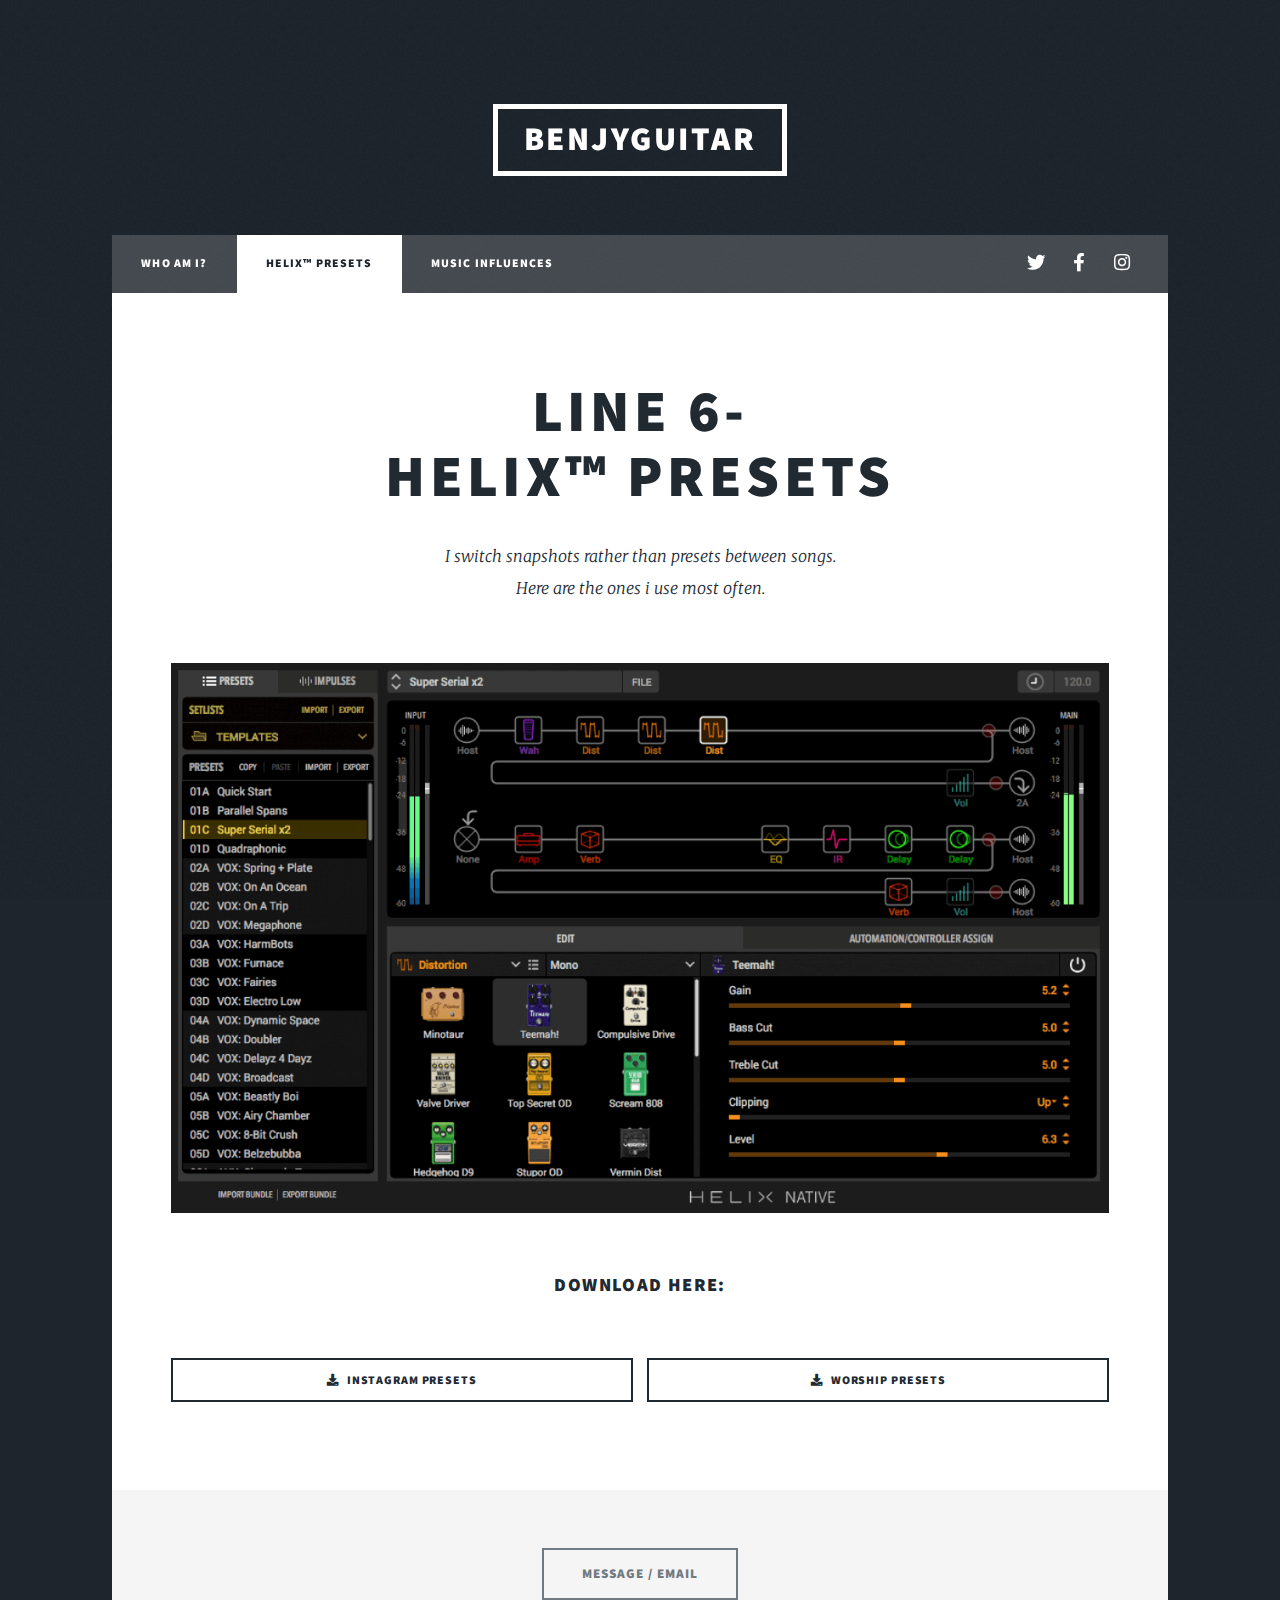
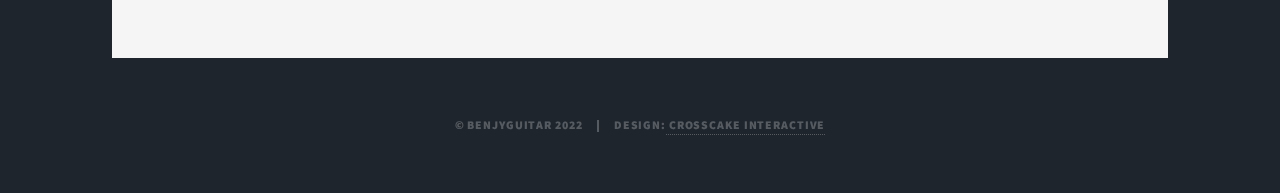
==== commit ac88a847: "Update helix.html" ====
--- a/helix.html
+++ b/helix.html
@@ -45,8 +45,8 @@
 								<header class="major">
 									<h1><a href="https://line6.com/helix/">LINE 6-<br />
 									Helix&#8482; Presets</a></h1>
-									<p>I prefer switching snapshots rather than presets between songs. <br/>
-									I use a lot of presets & I Don't necessarily save all of them. Here are the ones i use most often.
+									<p>I switch snapshots rather than presets between songs. <br/>
+									Here are the ones i use most often.
 									</p>
 								
 								<div class="image main"><img src="images/helixUI.png" alt="" /></div>
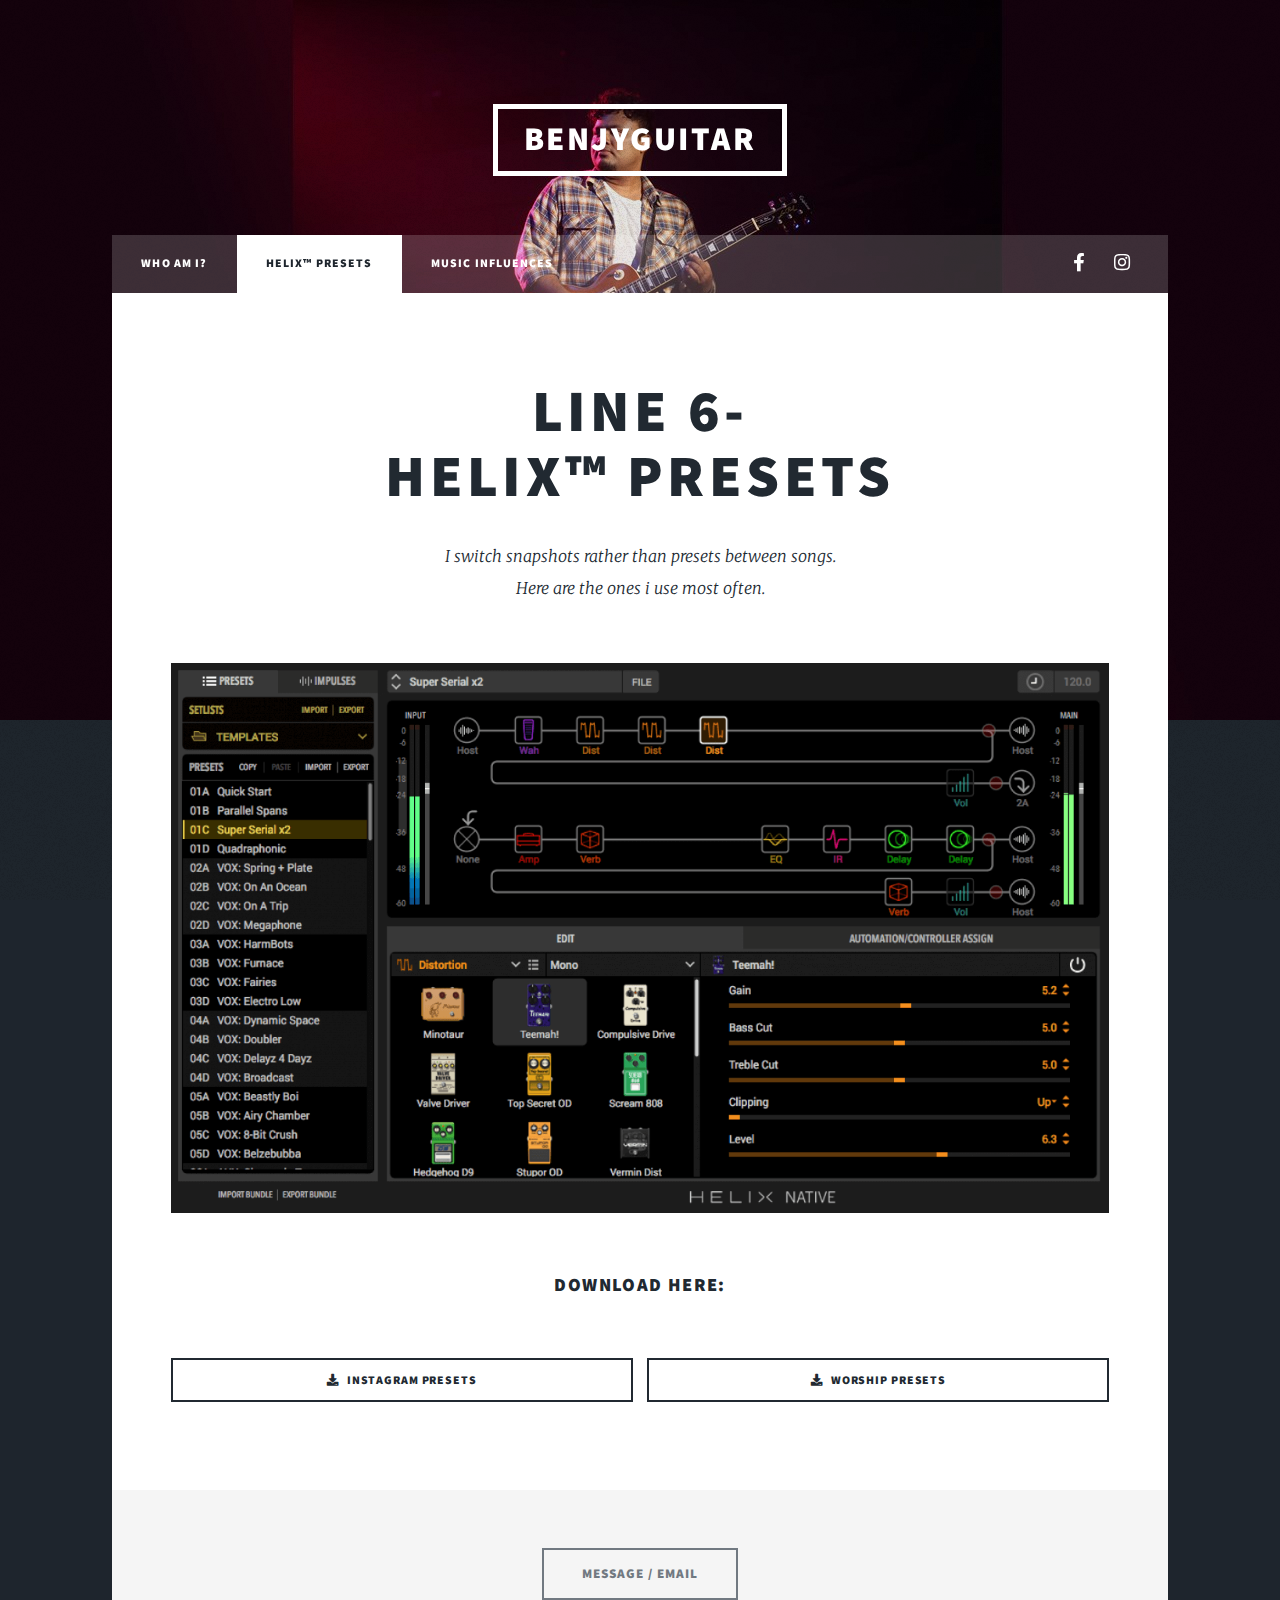
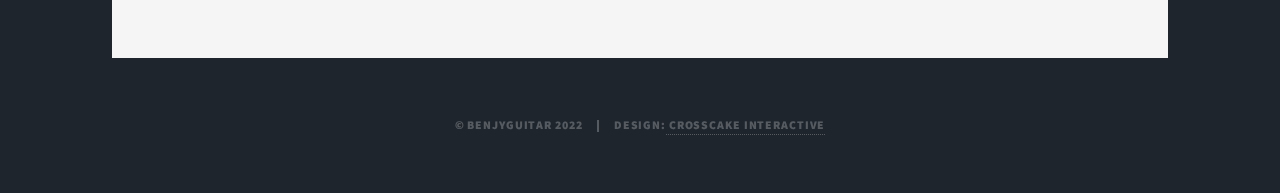
==== commit a02dc6e5: "Update helix.html" ====
--- a/helix.html
+++ b/helix.html
@@ -31,7 +31,6 @@
 							<li><a href="influences.html">Music Influences</a></li>
 						</ul>
 						<ul class="icons">
-							<li><a href="https://twitter.com/Iam_JBJ" class="icon brands fa-twitter"><span class="label">Twitter</span></a></li>
 							<li><a href="#" class="icon brands fa-facebook-f"><span class="label">Facebook</span></a></li>
 							<li><a href="https://www.instagram.com/benjyguitar/reels/" class="icon brands fa-instagram"><span class="label">Instagram</span></a></li>
 						</ul>
@@ -73,7 +72,7 @@
 
 				<!-- Copyright -->
 				<div id="copyright">
-						<ul><li>&copy; benjyguitar 2022</li><li>Design:<a href="https://crosscakeinteractive.com/"> CrossCake Interactive </a></li></ul>
+						<ul><li>&copy; benjyguitar 2022</li><li>Design:<a href="https://crosscakeinteractive.in/"> CrossCake Interactive </a></li></ul>
 					</div>
 
 			</div>
--- a/assets/css/main.css
+++ b/assets/css/main.css
@@ -3235,7 +3235,8 @@
 			width: 100%;
 			height: 100%;
 			background-color: #212931;
-			background-image: url("../../images/overlay.png"), linear-gradient(0deg, rgba(0, 0, 0, 0.1), rgba(0, 0, 0, 0.1)), url("https://i.postimg.cc/fb2gtbv1/ezgif-com-gif-maker-bg.gif");
+			background-image: url("../../images/overlay.png"), linear-gradient(0deg, rgba(0, 0, 0, 0.1), rgba(0, 0, 0, 0.1)), 
+				url("../../images/bg.JPG");
 			background-size: auto,								auto,														100% auto;
 			background-position: center,								center,														top center;
 			background-repeat: repeat,								no-repeat,													no-repeat;
--- a/assets/css/noscript.css
+++ b/assets/css/noscript.css
@@ -1,36 +1,36 @@
-@import url(font-awesome.min.css);
-
+@import url(font-awesome.min.css);
+
 /*
 	Massively by HTML5 UP
 	html5up.net | @ajlkn
 	Free for personal and commercial use under the CCA 3.0 license (html5up.net/license)
-*/
-
-/* Wrapper */
-
-	#wrapper {
-		background-color: #212931;
-		background-image: url("../../images/overlay.png"), linear-gradient(0deg, rgba(0, 0, 0, 0.1), rgba(0, 0, 0, 0.1)), url("../../images/bg.jpg");
-		background-size: auto,								auto,														100% auto;
-		background-position: center,								center,														top center;
-		background-repeat: repeat,								no-repeat,													no-repeat;
-		background-attachment: fixed,								fixed,														fixed;
-	}
-
-		#wrapper.fade-in:before {
-			display: none;
-		}
-
-/* Intro */
-
-	body.is-preload #intro {
-		opacity: 1;
-	}
-
-		body.is-preload #intro:not(.hidden) + #header + #nav {
-			-moz-transform: none;
-			-webkit-transform: none;
-			-ms-transform: none;
-			transform: none;
-			opacity: 1;
-		}+*/
+
+/* Wrapper */
+
+	#wrapper {
+		background-color: #212931;
+		background-image: url("../../images/overlay.png"), linear-gradient(0deg, rgba(0, 0, 0, 0.1), rgba(0, 0, 0, 0.1)), url("../../images/bg.JPG");
+		background-size: auto,								auto,														100% auto;
+		background-position: center,								center,														top center;
+		background-repeat: repeat,								no-repeat,													no-repeat;
+		background-attachment: fixed,								fixed,														fixed;
+	}
+
+		#wrapper.fade-in:before {
+			display: none;
+		}
+
+/* Intro */
+
+	body.is-preload #intro {
+		opacity: 1;
+	}
+
+		body.is-preload #intro:not(.hidden) + #header + #nav {
+			-moz-transform: none;
+			-webkit-transform: none;
+			-ms-transform: none;
+			transform: none;
+			opacity: 1;
+		}
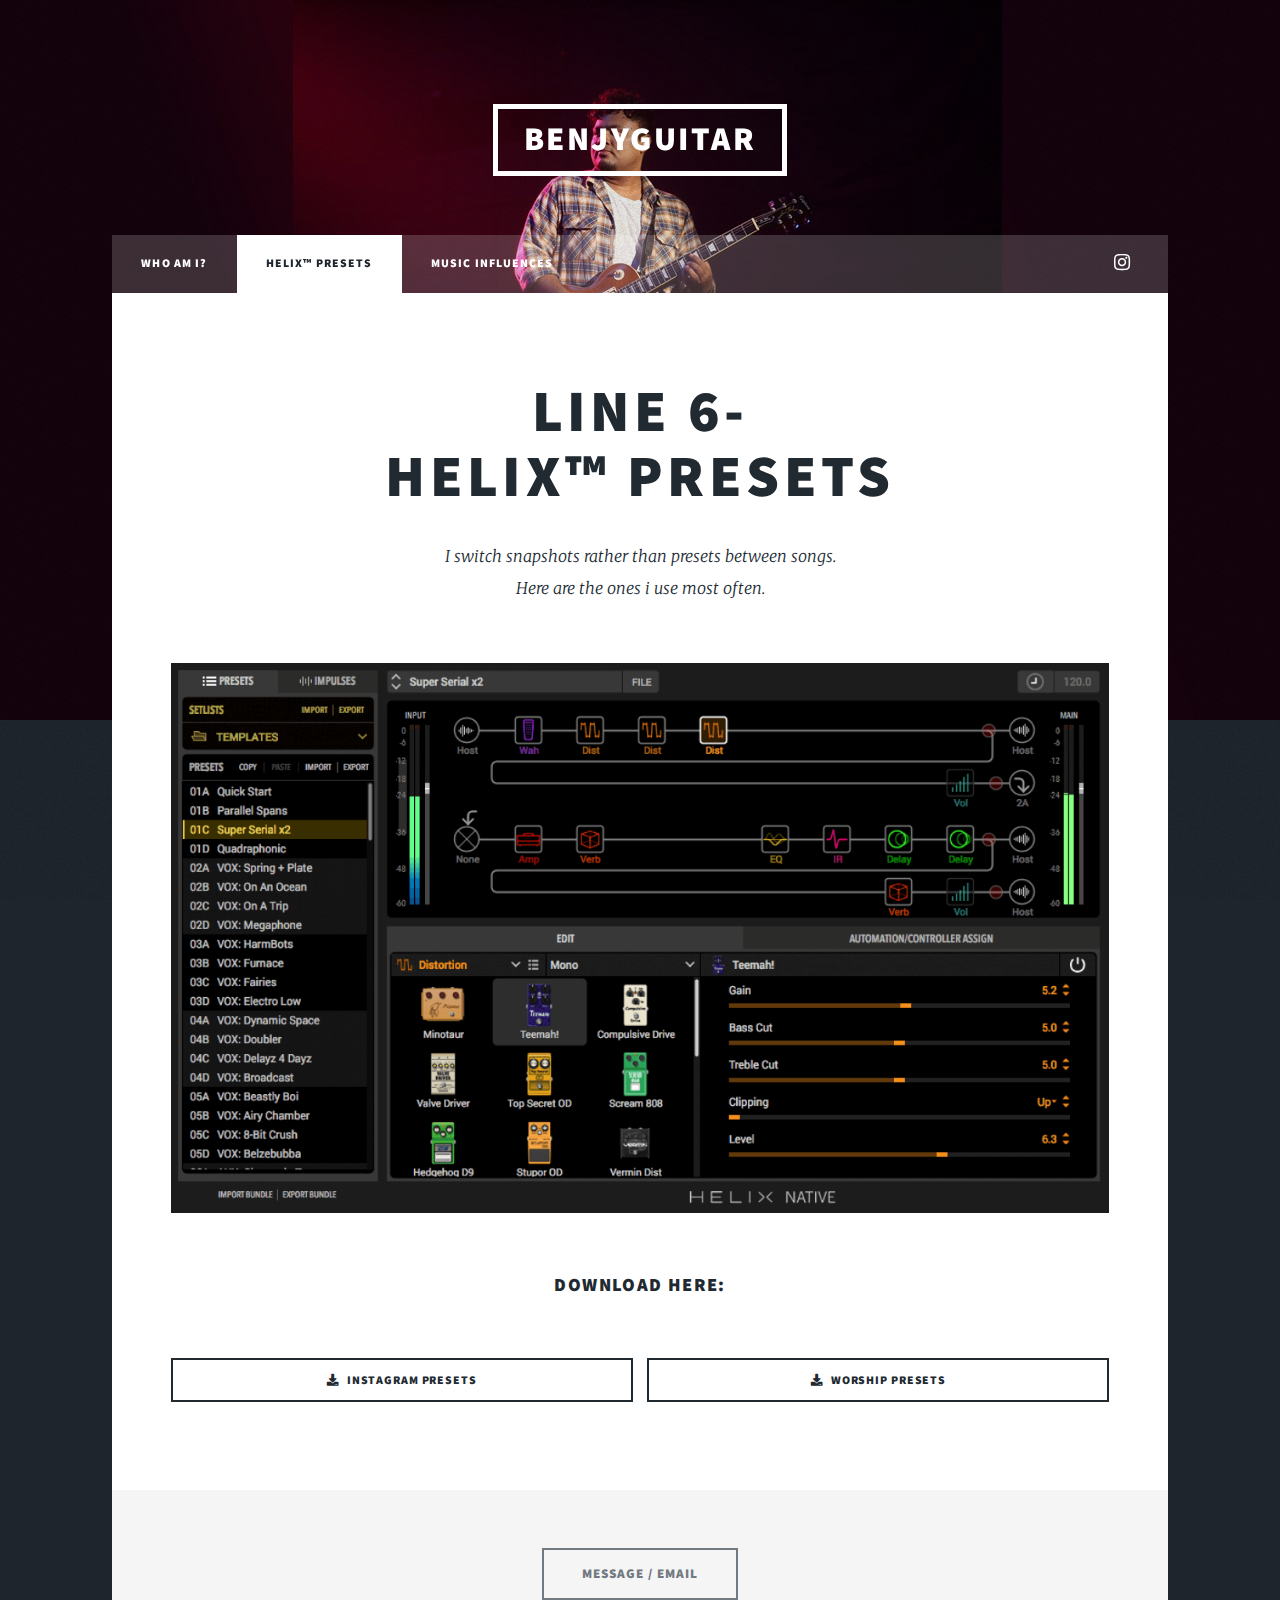
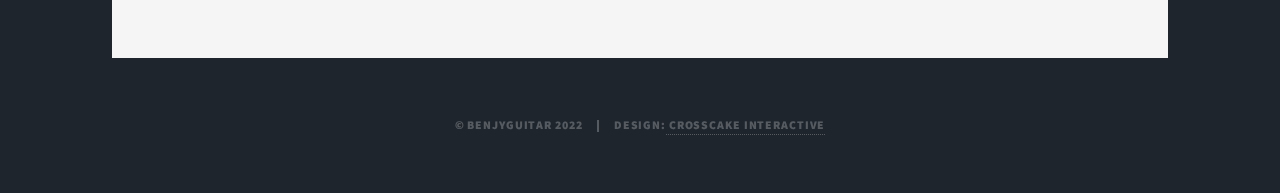
==== commit 975524fb: "Update helix.html" ====
--- a/helix.html
+++ b/helix.html
@@ -31,7 +31,6 @@
 							<li><a href="influences.html">Music Influences</a></li>
 						</ul>
 						<ul class="icons">
-							<li><a href="#" class="icon brands fa-facebook-f"><span class="label">Facebook</span></a></li>
 							<li><a href="https://www.instagram.com/benjyguitar/reels/" class="icon brands fa-instagram"><span class="label">Instagram</span></a></li>
 						</ul>
 					</nav>
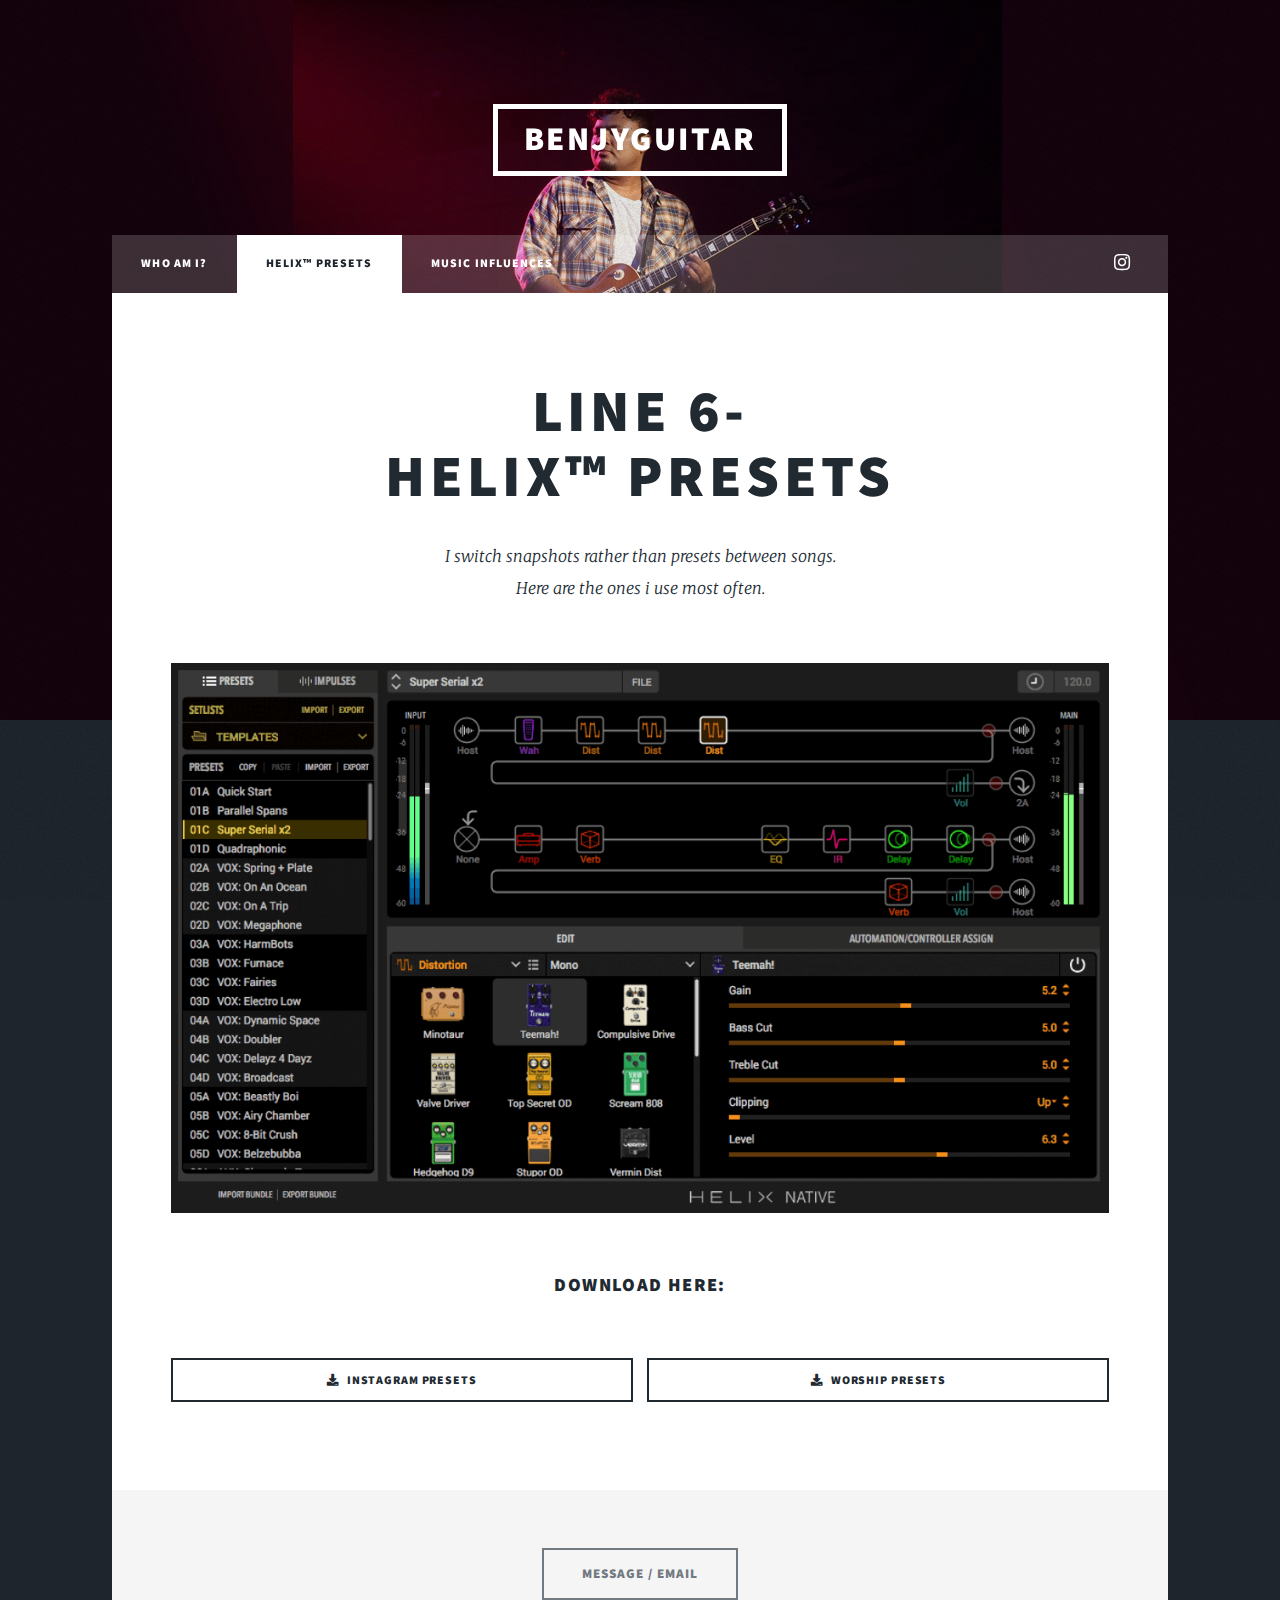
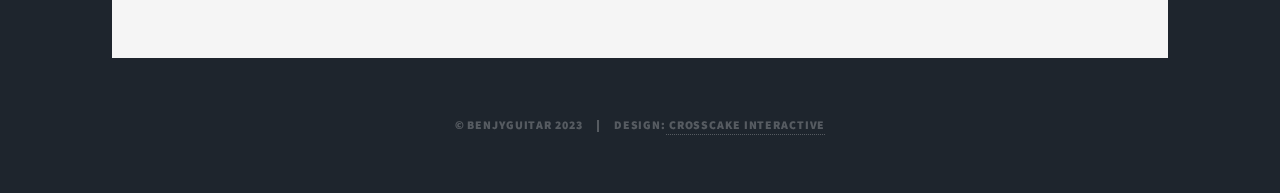
==== commit 5b5371e7: "Update helix.html" ====
--- a/helix.html
+++ b/helix.html
@@ -71,7 +71,7 @@
 
 				<!-- Copyright -->
 				<div id="copyright">
-						<ul><li>&copy; benjyguitar 2022</li><li>Design:<a href="https://crosscakeinteractive.in/"> CrossCake Interactive </a></li></ul>
+						<ul><li>&copy; benjyguitar 2023</li><li>Design:<a href="https://crosscakeinteractive.in/"> CrossCake Interactive </a></li></ul>
 					</div>
 
 			</div>
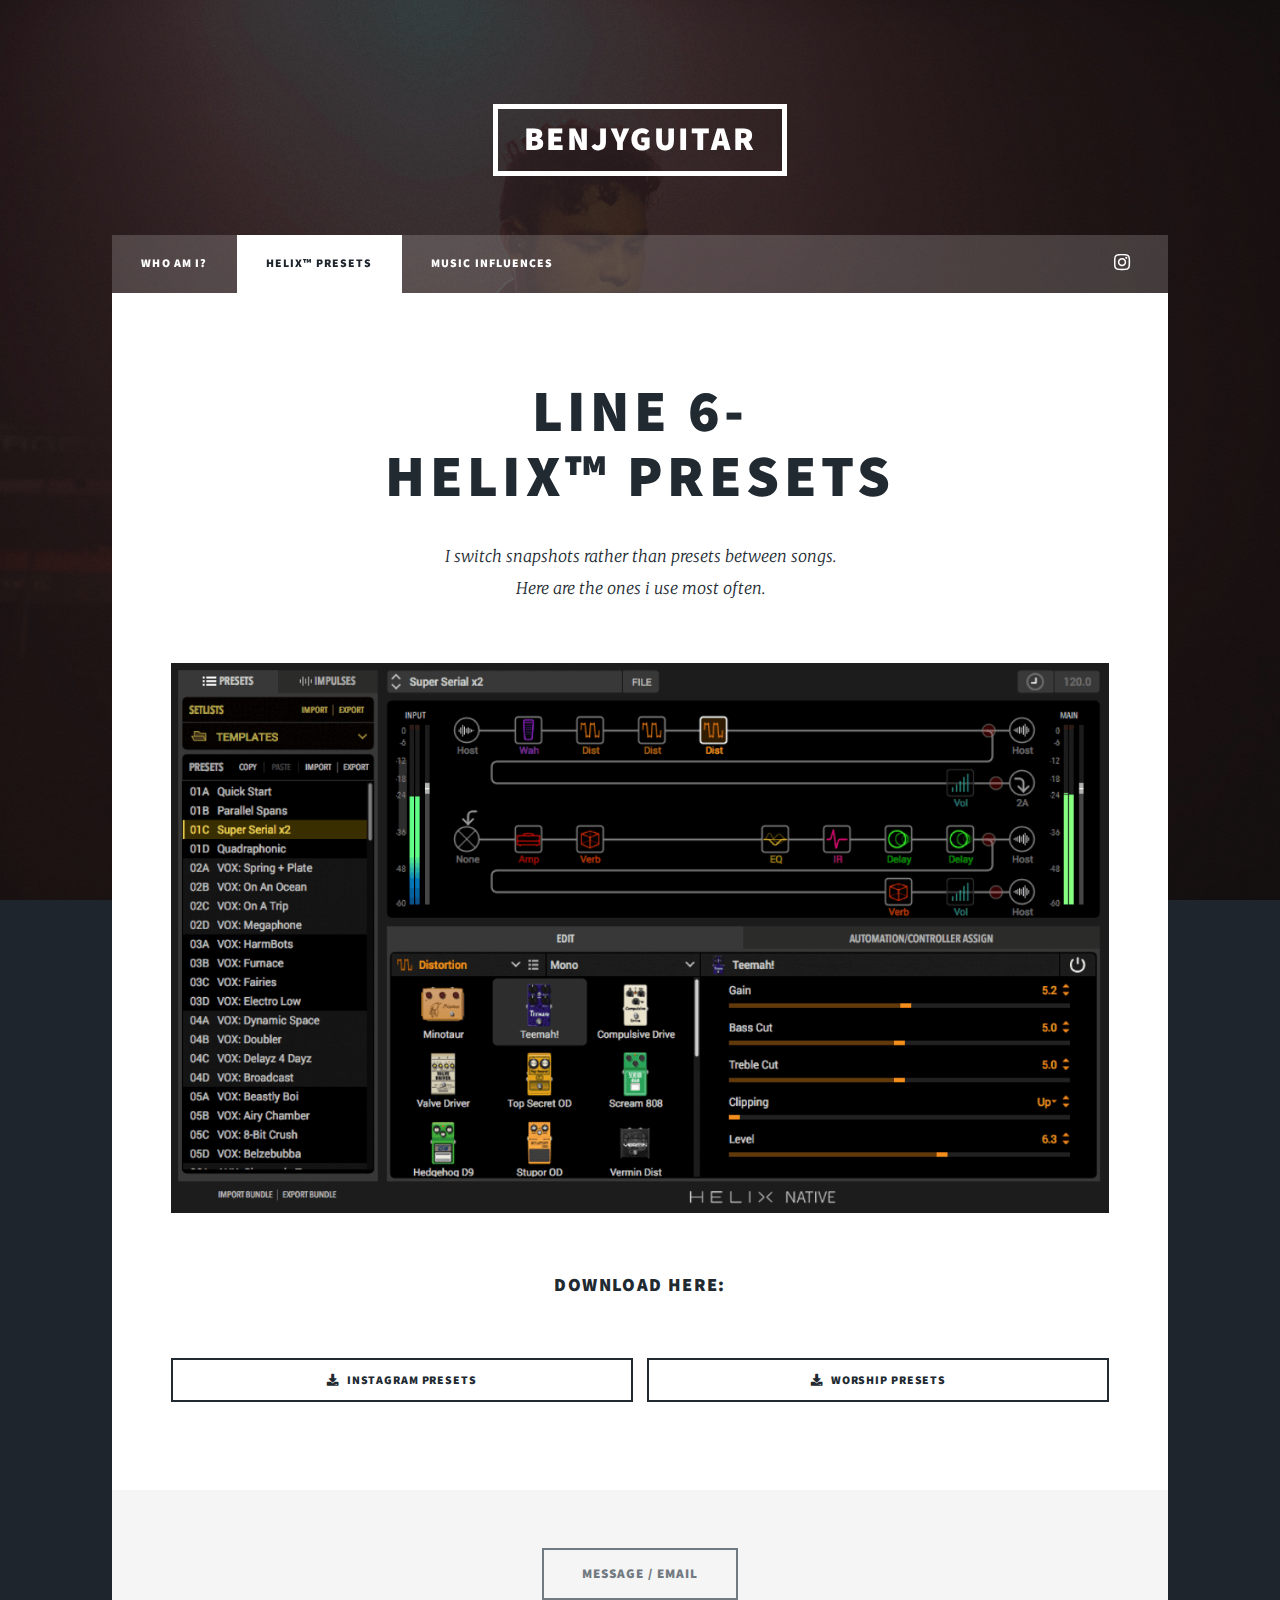
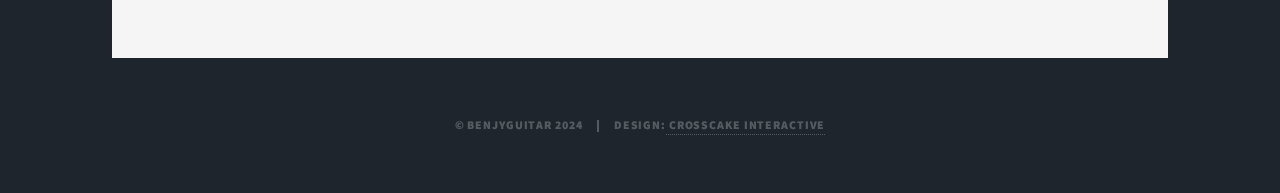
==== commit 034a0a65: "Update helix.html" ====
--- a/helix.html
+++ b/helix.html
@@ -71,7 +71,7 @@
 
 				<!-- Copyright -->
 				<div id="copyright">
-						<ul><li>&copy; benjyguitar 2023</li><li>Design:<a href="https://crosscakeinteractive.in/"> CrossCake Interactive </a></li></ul>
+						<ul><li>&copy; benjyguitar 2024</li><li>Design:<a href="https://crosscakeinteractive.in/"> CrossCake Interactive </a></li></ul>
 					</div>
 
 			</div>
--- a/assets/css/main.css
+++ b/assets/css/main.css
@@ -3243,6 +3243,16 @@
 			background-attachment: scroll,								scroll,														scroll;
 			z-index: -1;
 		}
+/* Media query for mobile devices */
+@media (max-width: 767px) {
+    #wrapper > .bg {
+        background-image: url("../../images/overlay.png"),
+                          linear-gradient(0deg, rgba(0, 0, 0, 0.1), rgba(0, 0, 0, 0.1)),
+                          url("../../images/bg-mobile.JPG"); /* Mobile-specific background image */
+        background-size: auto, auto, cover; /* Adjust size if needed */
+        background-position: center, center, center center; /* Center the mobile image */
+    }
+}
 
 			#wrapper > .bg.fixed {
 				position: fixed;
